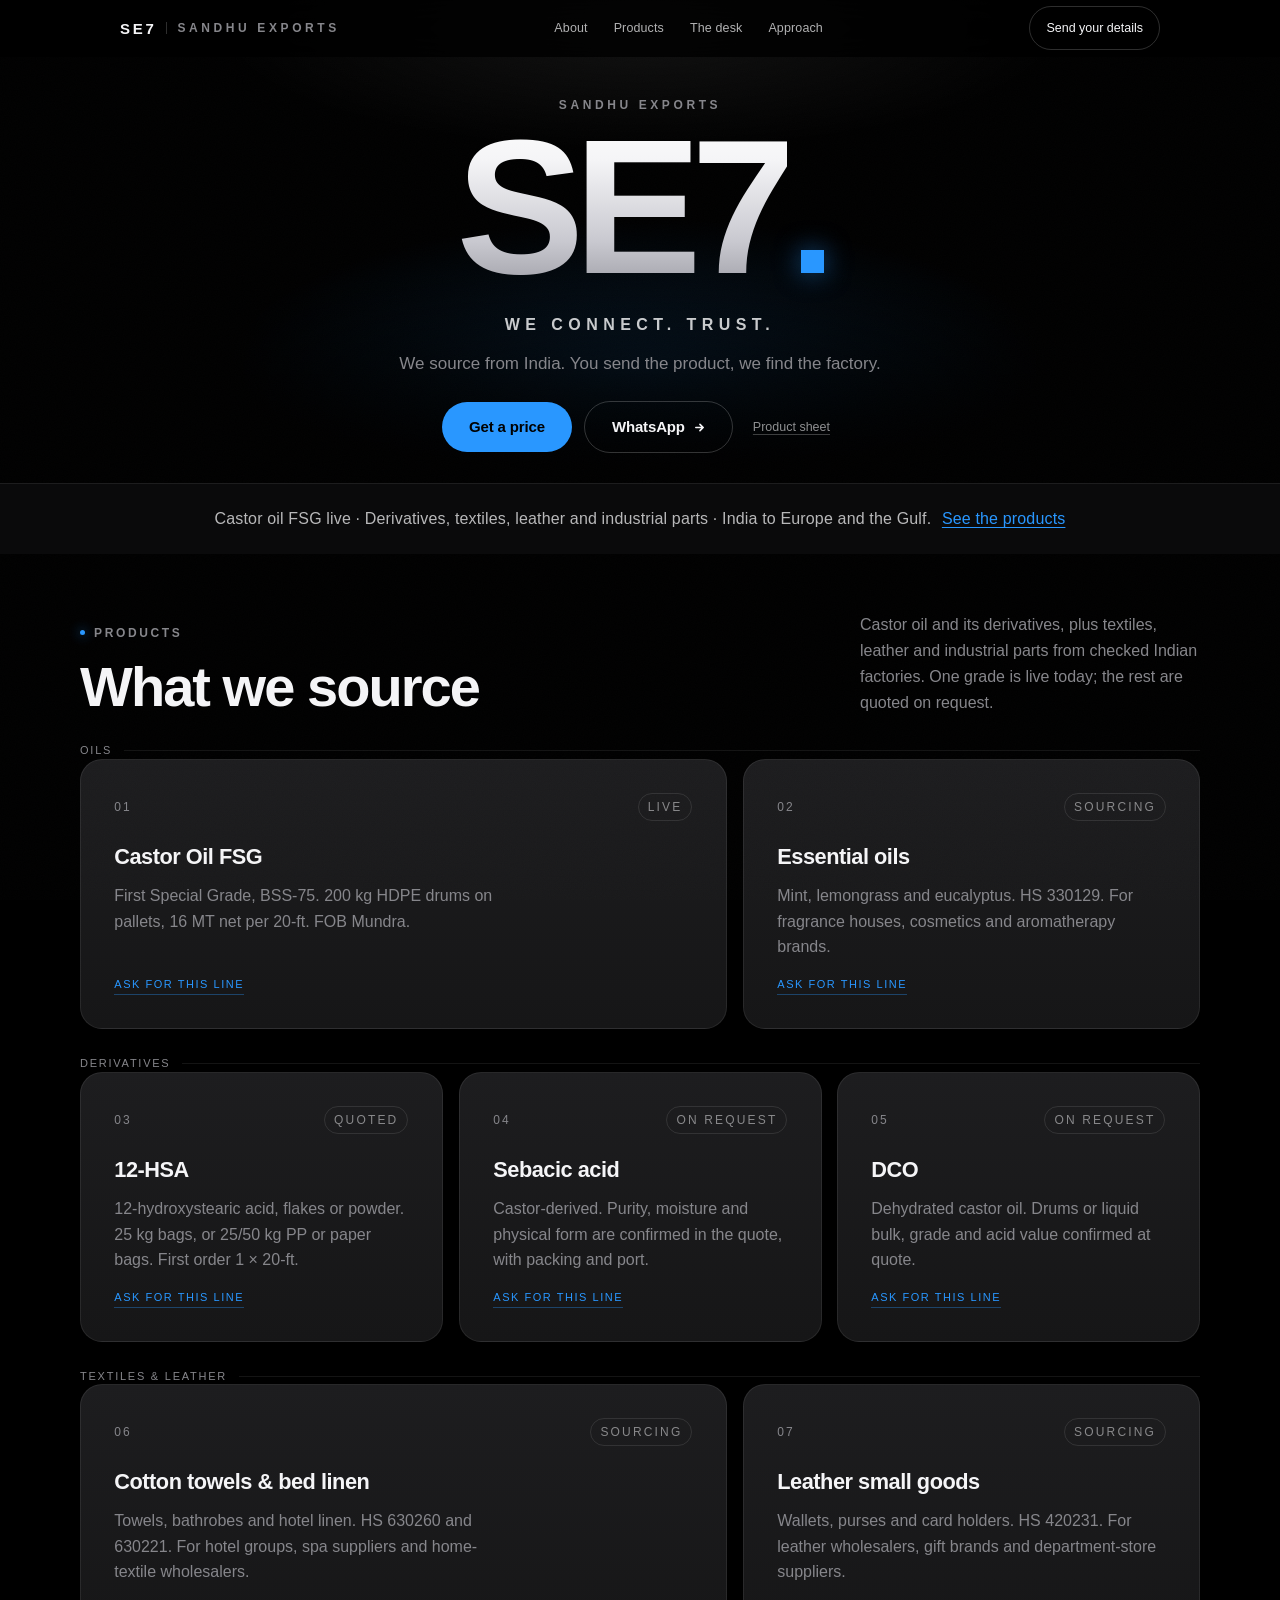
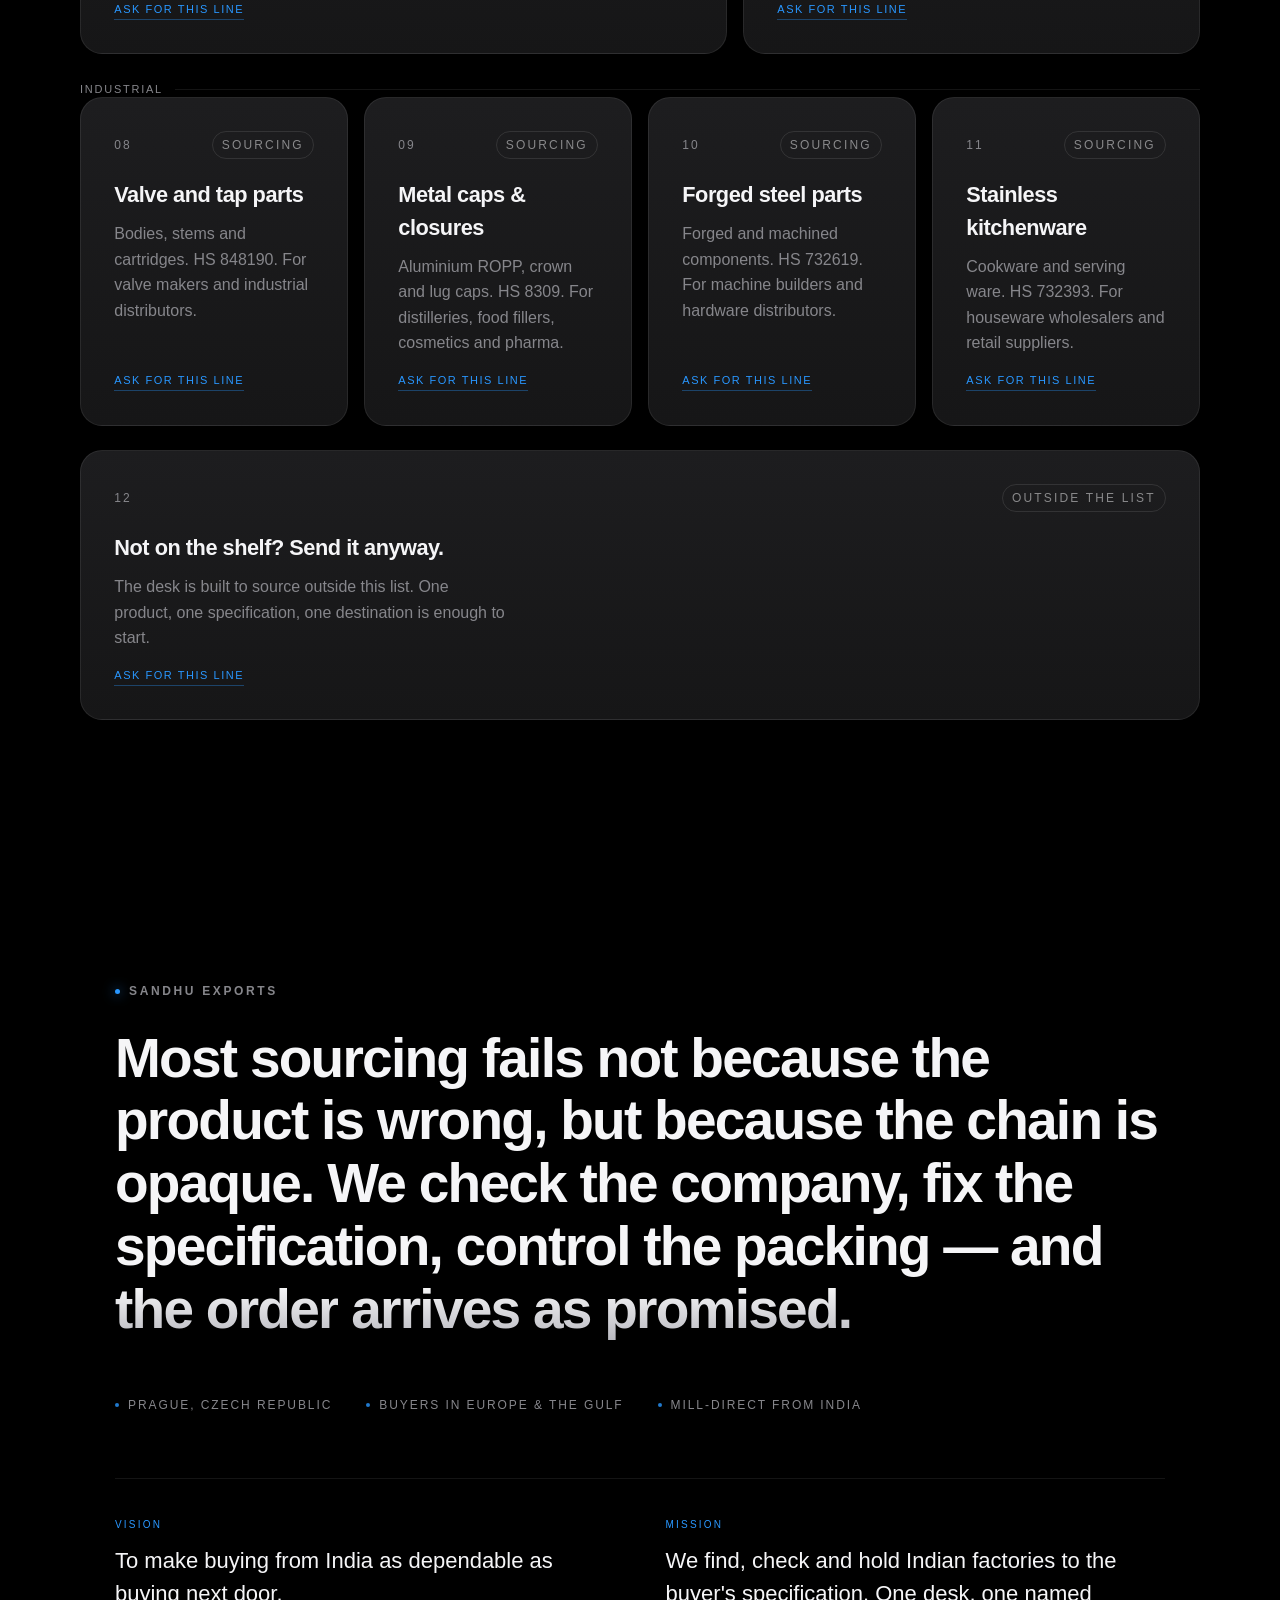
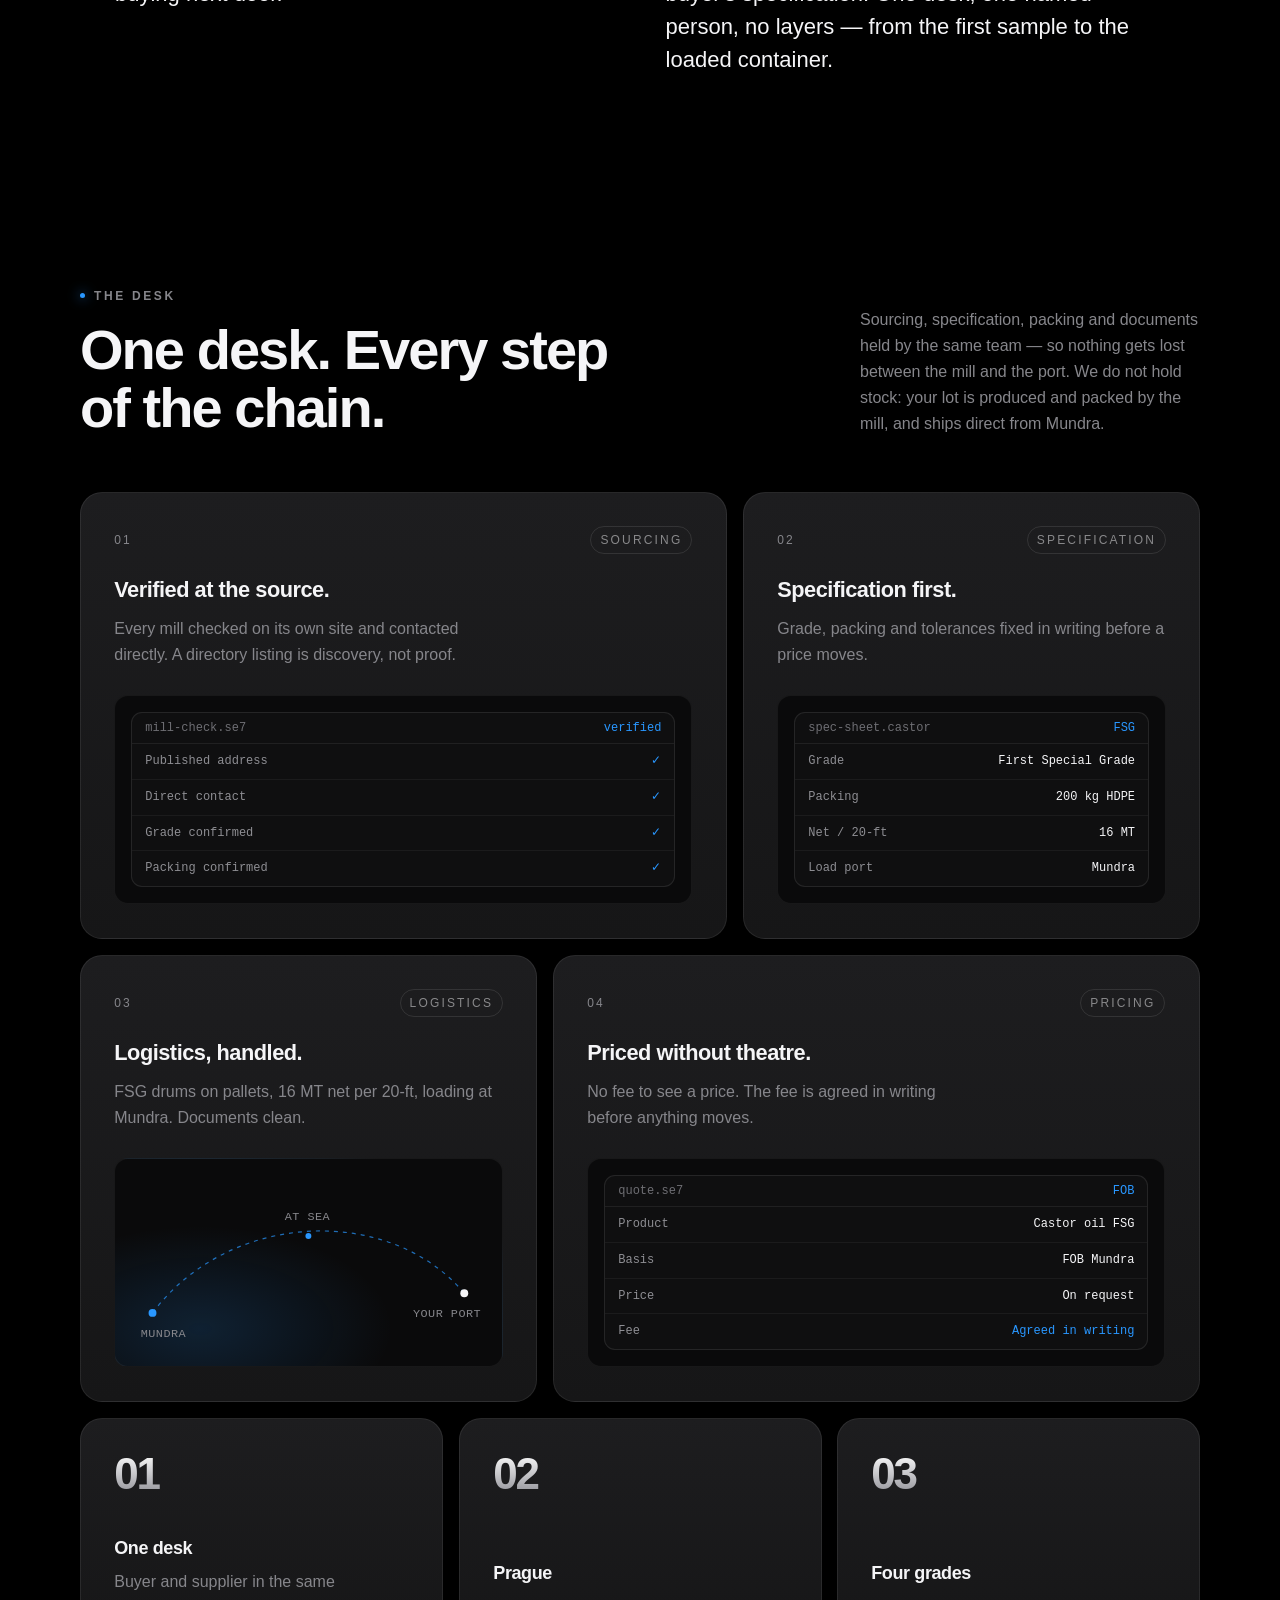
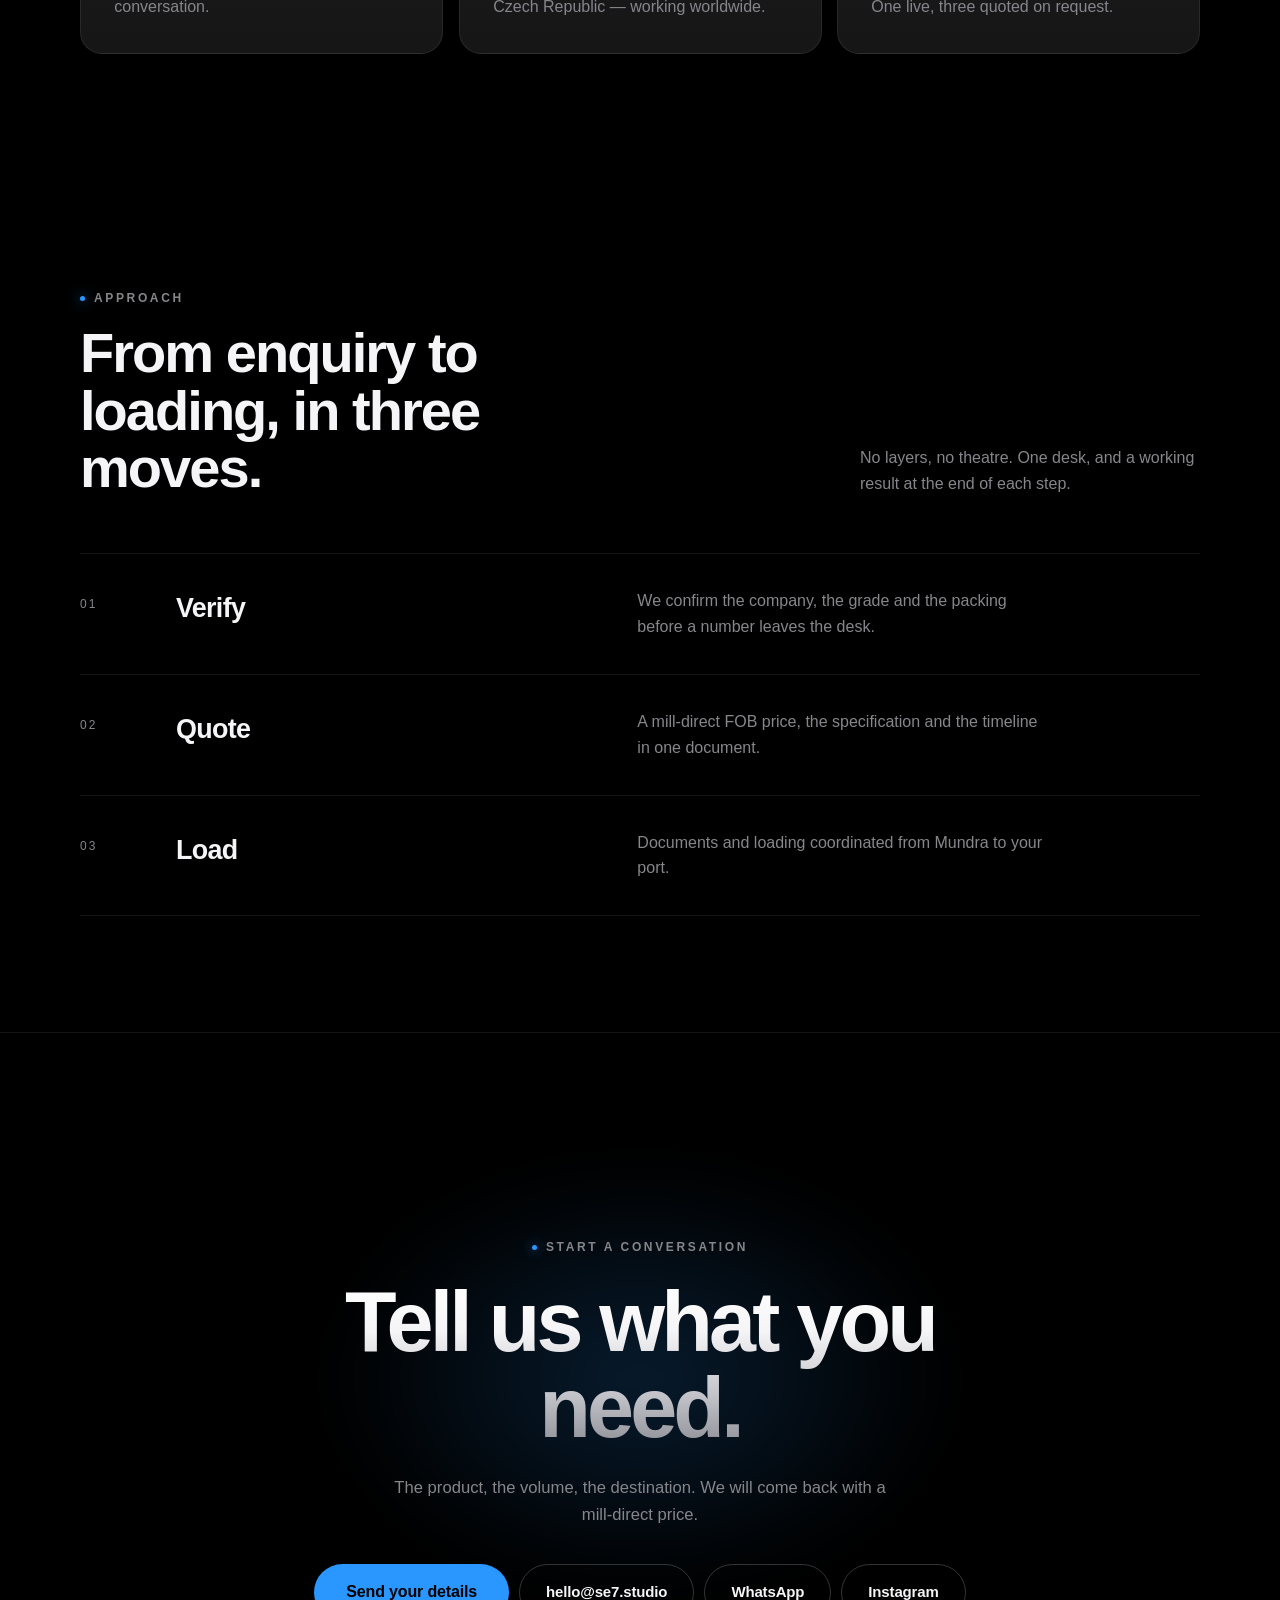
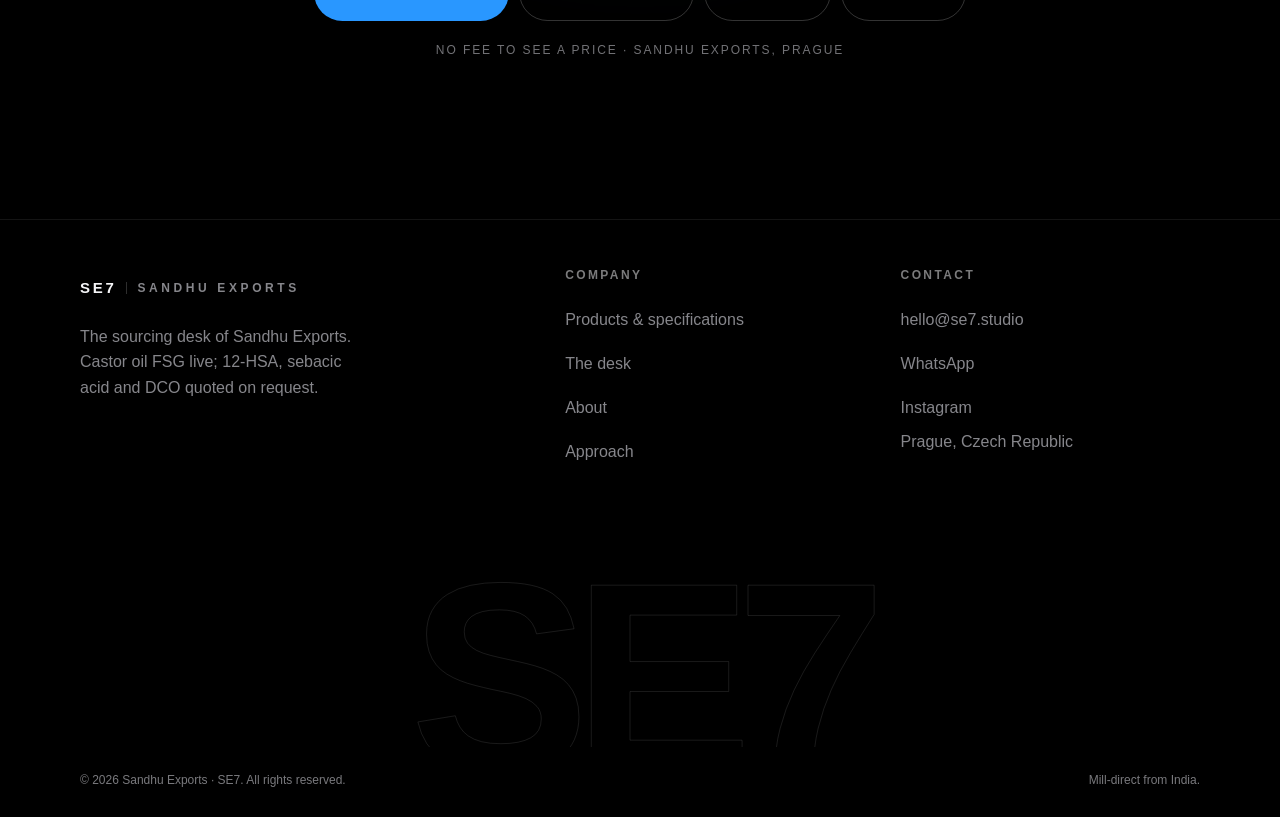
==== index.html @ 7cd7e53b "Home: add vision and mission under the statement" ====
<!DOCTYPE html>
<html lang="en" class="no-js">
<head>
<meta charset="utf-8">
<meta name="viewport" content="width=device-width, initial-scale=1, viewport-fit=cover">
<title>Sourcing Desk for Indian Factories — Verified, One Live Line | SE7</title>
<meta name="description" content="SE7 is a sourcing desk in Prague. Send the product, grade, quantity and destination; we find and check the Indian factory and come back with a spec and a date. Castor oil is the live line.">
<meta name="theme-color" content="#000000">
<meta name="color-scheme" content="dark">
<meta http-equiv="Content-Security-Policy" content="default-src 'self'; img-src 'self' data:; media-src 'self'; style-src 'self' 'unsafe-inline'; script-src 'self' 'unsafe-inline'; font-src 'self'; connect-src 'self' https://viqlbbdietthidicsvne.supabase.co https://formsubmit.co; object-src 'none'; base-uri 'self'; form-action 'self' mailto:">
<meta name="referrer" content="strict-origin-when-cross-origin">
<meta property="og:type" content="website">
<meta property="og:title" content="SE7 — We connect. Trust. | Sandhu Exports">
<meta property="og:description" content="Verified manufacturers in India. Buyers in Europe and the Gulf. Castor oil and its derivatives, one desk in Prague.">
<meta property="og:url" content="https://se7.studio/">
<link rel="canonical" href="https://se7.studio/">
<link rel="icon" href="data:image/svg+xml,%3Csvg xmlns='http://www.w3.org/2000/svg' viewBox='0 0 64 64'%3E%3Crect width='64' height='64' rx='14' fill='%23000'/%3E%3Ctext x='32' y='41' font-family='-apple-system,Helvetica,Arial' font-size='21' font-weight='700' fill='%23F5F5F7' text-anchor='middle'%3ESE7%3C/text%3E%3C/svg%3E">
<script>document.documentElement.classList.remove('no-js');document.documentElement.classList.add('js');</script>
<style>
/* ============================================================
   SE7 STUDIO — sourcing & export
   Single-file site. Palette, type and motion live in one place.
   ============================================================ */
:root{
  --black:#000000;
  --surface-1:#161617;
  --surface-2:#1D1D1F;
  --line:rgba(255,255,255,.08);
  --line-2:rgba(255,255,255,.16);
  --text:#F5F5F7;
  --muted:#86868B;
  --blue:#2997FF;
  --ease:cubic-bezier(.16,1,.3,1);
  --pad:clamp(20px,5vw,40px);
  --max:1120px;
  --font:-apple-system,BlinkMacSystemFont,"SF Pro Display","SF Pro Text","Helvetica Neue","Segoe UI",Roboto,Arial,sans-serif;
  --mono:ui-monospace,SFMono-Regular,"SF Mono",Menlo,Consolas,"Liberation Mono",monospace;
}

*,*::before,*::after{box-sizing:border-box}
html{
  background:var(--black);
  -webkit-text-size-adjust:100%;
  scroll-behavior:smooth;
  scroll-padding-top:76px;
}
body{
  margin:0;
  background:var(--black);
  color:var(--text);
  font-family:var(--font);
  font-size:16px;
  line-height:1.5;
  -webkit-font-smoothing:antialiased;
  -moz-osx-font-smoothing:grayscale;
  overflow-x:hidden;
}
img,svg,video{display:block;max-width:100%}
a{color:inherit;text-decoration:none}
button{font:inherit;color:inherit;background:none;border:0;cursor:pointer}
h1,h2,h3,p,figure,dl,dd{margin:0}
::selection{background:rgba(41,151,255,.35);color:#fff}
:focus-visible{outline:2px solid var(--blue);outline-offset:3px;border-radius:4px}

.skip{
  position:fixed;left:16px;top:-64px;z-index:300;
  background:var(--text);color:#000;padding:11px 18px;border-radius:8px;
  font-size:14px;font-weight:600;transition:top .2s ease;
}
.skip:focus{top:12px}

/* film grain — keeps the flat blacks from banding */
.grain{
  position:fixed;inset:0;z-index:1;pointer-events:none;opacity:.032;
  background-image:url("data:image/svg+xml,%3Csvg xmlns='http://www.w3.org/2000/svg' width='200' height='200'%3E%3Cfilter id='n'%3E%3CfeTurbulence type='fractalNoise' baseFrequency='0.85' numOctaves='3' stitchTiles='stitch'/%3E%3C/filter%3E%3Crect width='200' height='200' filter='url(%23n)' opacity='0.6'/%3E%3C/svg%3E");
  background-size:200px 200px;
}

/* ---------- shared ---------- */
.wrap{max-width:var(--max);margin:0 auto}
.section{position:relative;padding:clamp(76px,9vw,122px) var(--pad)}
.eyebrow{
  display:inline-flex;align-items:center;gap:9px;
  font-size:10.5px;font-weight:600;letter-spacing:.22em;text-transform:uppercase;
  color:var(--muted);
}
.eyebrow::before{
  content:"";width:5px;height:5px;border-radius:50%;background:var(--blue);
  box-shadow:0 0 12px rgba(41,151,255,.9);animation:pulse 3.2s ease-in-out infinite;
}
.section-head{
  display:flex;align-items:flex-end;justify-content:space-between;gap:40px;
  margin-bottom:clamp(32px,5vw,56px);flex-wrap:wrap;
}
.section-head h2{
  margin-top:16px;max-width:17ch;
  font-size:clamp(2rem,4.6vw,3.5rem);line-height:1.03;letter-spacing:-.035em;font-weight:700;
}
.section-head p{max-width:340px;color:var(--muted);font-size:15px;line-height:1.62}

.js .reveal{opacity:0;transform:translateY(26px);transition:opacity .9s var(--ease),transform .9s var(--ease);transition-delay:var(--d,0ms)}
.js .reveal.is-visible{opacity:1;transform:none}

/* ---------- nav ---------- */
.nav{
  position:fixed;top:0;left:0;right:0;z-index:100;
  background:rgba(0,0,0,.8);
  -webkit-backdrop-filter:saturate(180%) blur(20px);
  backdrop-filter:saturate(180%) blur(20px);
  border-bottom:1px solid transparent;
  transition:border-color .35s ease,background .35s ease;
}
.nav.is-scrolled{border-bottom-color:var(--line);background:rgba(0,0,0,.86)}
.nav__inner{
  max-width:var(--max);margin:0 auto;height:56px;padding:0 var(--pad);
  display:flex;align-items:center;justify-content:space-between;gap:20px;
}
.nav__actions{display:flex;align-items:center;gap:10px}
.brand{display:inline-flex;align-items:center;gap:10px;line-height:1}
.brand__se7{font-size:15px;font-weight:700;letter-spacing:.18em}
.brand__studio{
  font-size:8.5px;font-weight:600;letter-spacing:.3em;text-transform:uppercase;color:var(--muted);
  padding-left:10px;border-left:1px solid rgba(255,255,255,.18);
}
.nav__links{display:flex;align-items:center;gap:26px}
.nav__links a{
  position:relative;font-size:12.5px;letter-spacing:.01em;
  color:rgba(245,245,247,.72);transition:color .25s ease;
}
.nav__links a::after{
  content:"";position:absolute;left:0;right:0;bottom:-7px;height:1px;background:var(--blue);
  transform:scaleX(0);transform-origin:left;transition:transform .35s var(--ease);
}
.nav__links a:hover{color:#fff}
.nav__links a.is-active{color:#fff}
.nav__links a.is-active::after{transform:scaleX(1)}
.nav__cta{
  font-size:12.5px;font-weight:500;white-space:nowrap;
  padding:8px 16px;border-radius:980px;border:1px solid rgba(255,255,255,.18);
  transition:background .3s var(--ease),color .3s var(--ease),border-color .3s var(--ease);
}
.nav__cta:hover{background:var(--text);color:#000;border-color:var(--text)}
.nav__toggle{
  display:none;width:40px;height:40px;margin-right:-8px;border-radius:50%;
  align-items:center;justify-content:center;
}
.nav__toggle span{position:relative;display:block;width:17px;height:1.5px;background:var(--text);transition:background .2s ease}
.nav__toggle span::before,.nav__toggle span::after{
  content:"";position:absolute;left:0;width:17px;height:1.5px;background:var(--text);
  transition:transform .35s var(--ease),top .35s var(--ease);
}
.nav__toggle span::before{top:-5.5px}
.nav__toggle span::after{top:5.5px}
.nav__toggle.is-open span{background:transparent}
.nav__toggle.is-open span::before{top:0;transform:rotate(45deg)}
.nav__toggle.is-open span::after{top:0;transform:rotate(-45deg)}
.nav__progress{position:absolute;left:0;right:0;bottom:-1px;height:1px;overflow:hidden}
.nav__progress i{
  display:block;height:100%;transform:scaleX(0);transform-origin:left;
  background:linear-gradient(90deg,#0A84FF,var(--blue));
}

/* ---------- mobile menu ---------- */
.menu{
  position:fixed;inset:56px 0 auto;z-index:99;
  padding:6px var(--pad) 30px;
  background:rgba(0,0,0,.96);
  -webkit-backdrop-filter:blur(20px);backdrop-filter:blur(20px);
  border-bottom:1px solid var(--line);
  opacity:0;visibility:hidden;transform:translateY(-8px);
  transition:opacity .35s var(--ease),transform .35s var(--ease),visibility .35s;
}
.menu.is-open{opacity:1;visibility:visible;transform:none}
.menu a{display:block;font-size:28px;font-weight:600;letter-spacing:-.02em;padding:14px 0;border-bottom:1px solid rgba(255,255,255,.06)}
.menu a:last-child{border-bottom:0}
.menu__mail{color:var(--muted);font-size:15px!important;font-weight:400!important;letter-spacing:0!important;padding-top:22px!important}

/* ---------- hero ---------- */
.hero{
  position:relative;min-height:auto;
  display:flex;flex-direction:column;align-items:center;justify-content:center;
  padding:96px var(--pad) 30px;text-align:center;overflow:hidden;
}
.hero__bg{
  position:absolute;inset:0;pointer-events:none;
  background:
    radial-gradient(50% 38% at 50% 6%,rgba(255,255,255,.07),transparent 70%),
    radial-gradient(46% 44% at 50% 76%,rgba(41,151,255,.15),transparent 72%);
}
.hero__bg::after{content:"";position:absolute;inset:0;background:linear-gradient(180deg,transparent 55%,#000 100%)}
.hero__photo-wrap{
  position:absolute;left:0;right:0;bottom:0;width:100%;height:46%;z-index:1;
  pointer-events:none;user-select:none;
  -webkit-mask-image:linear-gradient(180deg,transparent 0%,#000 38%,rgba(0,0,0,.65) 72%,transparent 100%);
  mask-image:linear-gradient(180deg,transparent 0%,#000 38%,rgba(0,0,0,.65) 72%,transparent 100%);
}
.hero__photo{
  width:100%;height:100%;object-fit:cover;object-position:center;
  opacity:.16;display:block;
}
.hero__kicker,.hero__logo,.hero__tagline,.hero__sub,.hero__proof,.hero__actions,.hero__art,.scrollcue{position:relative;z-index:2}
.hero__kicker{
  position:relative;z-index:2;
  font-size:10px;font-weight:600;letter-spacing:.3em;text-transform:uppercase;color:var(--muted);
}
.hero__logo{
  position:relative;z-index:2;
  margin-top:14px;
  font-size:clamp(6.2rem,15vw,12rem);line-height:.82;letter-spacing:-.055em;font-weight:700;
  animation:fadeUp 1.1s var(--ease) .12s both;
}
.hero__logo-text{
  background:linear-gradient(180deg,#FFFFFF 0%,#F5F5F7 28%,#C9C9D0 66%,#8B8B93 100%);
  -webkit-background-clip:text;background-clip:text;color:transparent;-webkit-text-fill-color:transparent;
}
.hero__logo-square{
  display:inline-block;width:.12em;height:.12em;margin-left:.07em;
  background:var(--blue);vertical-align:baseline;
  box-shadow:0 0 26px rgba(41,151,255,.5);
}
.hero__tagline{
  position:relative;z-index:2;
  margin-top:28px;
  font-size:clamp(11px,1.45vw,14px);font-weight:600;letter-spacing:.34em;text-transform:uppercase;
  color:rgba(245,245,247,.82);
  opacity:0;animation:fadeUp .9s var(--ease) .5s forwards;
}
.hero__sub{
  position:relative;z-index:2;
  margin:14px auto 0;
  max-width:620px;
  font-size:clamp(16px,1.5vw,17px);line-height:1.5;font-weight:400;letter-spacing:0;
  text-align:center;text-transform:none;color:var(--muted);
  padding:0 4px;
  opacity:0;animation:fadeUp .9s var(--ease) .62s forwards;
}

.hero__proof{
  position:relative;z-index:2;
  margin:15px auto 0;max-width:700px;padding:0 8px;
  font-size:13px;line-height:1.5;letter-spacing:.01em;color:rgba(245,245,247,.74);
  text-align:center;text-transform:none;
  opacity:0;animation:fadeUp .9s var(--ease) .68s forwards;
}
.hero__proof strong{color:var(--text);font-weight:600}
.hero__actions{
  display:flex;flex-wrap:wrap;align-items:center;justify-content:center;gap:12px;
  margin-top:24px;opacity:0;animation:fadeUp .9s var(--ease) .74s forwards;
}
.btn{
  display:inline-flex;align-items:center;justify-content:center;gap:9px;
  border-radius:980px;padding:14px 27px;
  font-size:15px;font-weight:600;letter-spacing:-.01em;white-space:nowrap;
  transition:transform .35s var(--ease),background .3s ease,color .3s ease,border-color .3s ease,box-shadow .35s var(--ease);
}
.btn:hover{transform:translateY(-1px)}
.btn--primary{background:var(--blue);color:#000}
.btn--primary:hover{background:#5AB0FF;box-shadow:0 12px 44px rgba(41,151,255,.3)}
.btn--ghost{border:1px solid rgba(255,255,255,.2);color:var(--text)}
.btn--ghost:hover{border-color:rgba(255,255,255,.42);background:rgba(255,255,255,.055)}
.btn svg{width:11px;height:11px;stroke:currentColor;stroke-width:1.8;fill:none;transition:transform .3s var(--ease)}
.btn:hover svg{transform:translateX(2px)}

.hero__art{
  width:100%;max-width:1120px;height:clamp(96px,11vw,132px);
  margin-top:14px;
  display:grid;place-items:center;position:relative;
  opacity:0;animation:fadeUp 1.2s var(--ease) .45s forwards;
}
.hero__art::before{
  content:"";position:absolute;inset:-18% -3%;pointer-events:none;opacity:.2;
  background-image:radial-gradient(rgba(255,255,255,.4) 1px,transparent 1px);
  background-size:26px 26px;
  -webkit-mask-image:radial-gradient(ellipse 58% 62% at 50% 56%,#000 0%,transparent 76%);
  mask-image:radial-gradient(ellipse 58% 62% at 50% 56%,#000 0%,transparent 76%);
}
.hero__glow{
  position:absolute;width:min(760px,96vw);height:min(360px,52vw);
  border-radius:50%;
  background:radial-gradient(closest-side,rgba(41,151,255,.16),rgba(41,151,255,.05) 55%,transparent 78%);
  filter:blur(22px);
}
.route{position:relative;width:100%;max-width:1120px;height:100%}
.route__line{position:absolute;inset:0;width:100%;height:100%;overflow:visible}
.hero-route{
  fill:none;stroke:url(#routeGrad);stroke-width:1.3;vector-effect:non-scaling-stroke;
  stroke-dasharray:2 7;stroke-linecap:round;
  filter:drop-shadow(0 0 6px rgba(41,151,255,.5));
  animation:dash 16s linear infinite;
}
.route-pulse{fill:#F5F5F7;filter:drop-shadow(0 0 6px rgba(255,255,255,.9))}
.route__stop{position:absolute;width:1px;height:1px}
.route__dot{
  position:absolute;left:0;top:0;width:7px;height:7px;border-radius:50%;
  transform:translate(-50%,-50%);background:var(--blue);
  box-shadow:0 0 0 5px rgba(41,151,255,.12),0 0 18px rgba(41,151,255,.8);
}
.route__stop--b .route__dot{
  background:#F5F5F7;
  box-shadow:0 0 0 5px rgba(255,255,255,.08),0 0 18px rgba(255,255,255,.55);
}
.route__label{
  position:absolute;left:0;top:14px;transform:translateX(-50%);
  font-size:10px;letter-spacing:.2em;text-transform:uppercase;
  color:rgba(245,245,247,.68);white-space:nowrap;
}
.route__stop--a{left:8.9%;top:70%}
.route__stop--b{left:50%;top:26.3%}
.route__stop--c{left:91.1%;top:60%}
.scrollcue{
  position:absolute;left:50%;bottom:24px;transform:translateX(-50%);
  display:flex;flex-direction:column;align-items:center;gap:8px;
  font-size:9px;letter-spacing:.24em;text-transform:uppercase;color:var(--muted);
}
.scrollcue::after{
  content:"";width:1px;height:34px;
  background:linear-gradient(180deg,rgba(255,255,255,.35),transparent);
  transform-origin:top;animation:cue 2.6s ease-in-out infinite;
}

/* ---------- ticker ---------- */
.ticker{
  position:relative;border-top:1px solid var(--line);border-bottom:1px solid var(--line);
  padding:18px 0;overflow:hidden;
  -webkit-mask-image:linear-gradient(90deg,transparent,#000 9%,#000 91%,transparent);
  mask-image:linear-gradient(90deg,transparent,#000 9%,#000 91%,transparent);
}
.ticker__track{display:flex;width:max-content;animation:marquee 46s linear infinite}
.ticker__set{
  display:flex;align-items:center;gap:26px;padding-right:26px;
  font-size:11px;font-weight:500;letter-spacing:.18em;text-transform:uppercase;
  color:rgba(245,245,247,.42);white-space:nowrap;
}
.ticker__set i{width:3px;height:3px;border-radius:50%;background:var(--blue);opacity:.7}

/* ---------- statement ---------- */
.statement{padding:clamp(84px,11vw,148px) var(--pad) clamp(56px,7vw,96px)}
.statement__inner{max-width:1050px;margin:0 auto}
.statement__text{
  margin-top:26px;
  font-size:clamp(1.8rem,4.3vw,3.5rem);line-height:1.14;letter-spacing:-.032em;font-weight:600;
}
.statement__text .w{display:inline-block;opacity:.16;transition:opacity .7s var(--ease);transition-delay:calc(var(--i) * 20ms)}
.statement__text.is-visible .w{opacity:1}
.statement__text .w--hi{
  background:linear-gradient(180deg,#FFFFFF,#B9B9C0);
  -webkit-background-clip:text;background-clip:text;color:transparent;-webkit-text-fill-color:transparent;
}

/* vision and mission */
.vm{
  display:grid;grid-template-columns:1fr 1fr;gap:clamp(26px,4vw,64px);
  margin-top:clamp(40px,5vw,64px);padding-top:clamp(26px,3.2vw,38px);
  border-top:1px solid var(--line);text-align:left;
}
.vm__label{display:block;font-size:10px;letter-spacing:.22em;text-transform:uppercase;color:var(--blue)}
.vm__text{margin-top:12px;font-size:clamp(17px,1.9vw,22px);line-height:1.5;color:var(--text)}
@media(max-width:720px){.vm{grid-template-columns:1fr;gap:26px}}
.statement__meta{
  display:flex;flex-wrap:wrap;gap:14px 34px;margin-top:clamp(36px,5vw,56px);
  font-size:11px;letter-spacing:.16em;text-transform:uppercase;color:var(--muted);
}
.statement__meta span{display:inline-flex;align-items:center;gap:9px}
.statement__meta span::before{content:"";width:4px;height:4px;border-radius:50%;background:rgba(41,151,255,.8)}

/* ---------- product feature ---------- */
.product{
  display:grid;grid-template-columns:minmax(0,1.03fr) minmax(0,.97fr);
  border:1px solid var(--line);border-radius:22px;overflow:hidden;
  background:linear-gradient(180deg,var(--surface-2) 0%,var(--surface-1) 100%);
}
.product__media{position:relative;min-height:540px;overflow:hidden;background:#0A0A0B}
.product__media img{width:100%;height:100%;object-fit:cover}
.product__media::after{
  content:"";position:absolute;inset:0;pointer-events:none;
  background:linear-gradient(180deg,rgba(0,0,0,.18),transparent 32%,rgba(0,0,0,.38));
}
.product__tag{
  position:absolute;left:18px;bottom:16px;z-index:1;
  font-size:9px;letter-spacing:.16em;text-transform:uppercase;color:rgba(255,255,255,.62);
  background:rgba(0,0,0,.42);border:1px solid rgba(255,255,255,.14);
  padding:5px 10px;border-radius:99px;
  -webkit-backdrop-filter:blur(8px);backdrop-filter:blur(8px);
}
.product__body{padding:clamp(26px,3.4vw,46px);display:flex;flex-direction:column;justify-content:center}
.product__kicker{display:inline-flex;align-items:center;gap:8px;font-size:10px;font-weight:600;letter-spacing:.18em;text-transform:uppercase;color:var(--blue)}
.product__kicker i{width:5px;height:5px;border-radius:50%;background:var(--blue);box-shadow:0 0 10px rgba(41,151,255,.9)}
.product h3{margin:14px 0 10px;font-size:clamp(1.6rem,2.7vw,2.15rem);letter-spacing:-.03em;font-weight:600}
.product__lead{color:var(--muted);font-size:14.5px;line-height:1.62;max-width:48ch}
.specs{margin-top:24px;border-top:1px solid var(--line)}
.specs div{display:flex;justify-content:space-between;gap:20px;padding:10px 0;border-bottom:1px solid var(--line)}
.specs dt{font-size:10px;letter-spacing:.14em;text-transform:uppercase;color:var(--muted);padding-top:3px;white-space:nowrap}
.specs dd{text-align:right;font-size:13px;line-height:1.45;color:var(--text);max-width:64%}
.product__actions{display:flex;flex-wrap:wrap;gap:10px;margin-top:26px}
.product__actions .btn{padding:12px 22px;font-size:14px}

/* ---------- media grid ---------- */
.media-grid{display:grid;grid-template-columns:repeat(4,1fr);gap:12px;margin-top:14px}
.media-card{
  position:relative;aspect-ratio:3/4;border-radius:18px;overflow:hidden;
  border:1px solid var(--line);background:#0A0A0B;
}
.media-card img{width:100%;height:100%;object-fit:cover;transition:transform 1.1s var(--ease)}
.media-card:hover img{transform:scale(1.045)}
.media-card::after{content:"";position:absolute;inset:0;background:linear-gradient(180deg,transparent 48%,rgba(0,0,0,.74));pointer-events:none}
.media-card figcaption{
  position:absolute;left:15px;right:15px;bottom:13px;z-index:1;
  display:flex;align-items:baseline;gap:9px;
  font-size:13px;letter-spacing:-.01em;color:#fff;
}
.media-card figcaption span{font-size:9px;letter-spacing:.16em;color:rgba(255,255,255,.52)}
.media-note{margin-top:12px;font-size:9.5px;letter-spacing:.14em;text-transform:uppercase;color:rgba(134,134,139,.8)}

/* ---------- film ---------- */
.film{border-top:1px solid var(--line)}
.film__grid{display:grid;grid-template-columns:minmax(0,1fr) minmax(0,.72fr);gap:clamp(32px,6vw,76px);align-items:center}
.film__copy h2{margin-top:16px;max-width:12ch;font-size:clamp(2rem,4.6vw,3.5rem);line-height:1.03;letter-spacing:-.035em;font-weight:700}
.film__copy p{margin-top:20px;max-width:44ch;color:var(--muted);font-size:15px;line-height:1.62}
.film__steps{list-style:none;display:flex;gap:26px;margin:30px 0 0;padding:20px 0 0;border-top:1px solid var(--line)}
.film__steps li{display:flex;align-items:baseline;gap:8px;font-size:12px;color:rgba(245,245,247,.8)}
.film__steps span{font-size:9px;letter-spacing:.16em;color:var(--muted)}
.film__frame{
  position:relative;justify-self:center;width:min(100%,330px);aspect-ratio:9/16;
  border-radius:24px;overflow:hidden;border:1px solid var(--line-2);background:#0A0A0B;
  box-shadow:0 44px 90px -44px #000,0 0 90px rgba(41,151,255,.09);
}
.film__frame video{width:100%;height:100%;object-fit:cover}
.film__play{
  position:absolute;inset:0;display:grid;place-items:center;
  background:linear-gradient(180deg,rgba(0,0,0,.05),rgba(0,0,0,.34));
  transition:opacity .35s ease;
}
.film__play i{
  width:66px;height:66px;border-radius:50%;display:grid;place-items:center;
  border:1px solid rgba(255,255,255,.42);background:rgba(0,0,0,.34);
  -webkit-backdrop-filter:blur(10px);backdrop-filter:blur(10px);
  transition:transform .35s var(--ease),background .3s ease;
}
.film__play:hover i{transform:scale(1.06);background:rgba(0,0,0,.5)}
.film__play i::before{
  content:"";display:block;margin-left:5px;
  border-style:solid;border-width:9px 0 9px 15px;border-color:transparent transparent transparent #fff;
}
.film__frame.is-playing .film__play{opacity:0;pointer-events:none}
.film__pause{
  position:absolute;right:12px;bottom:12px;z-index:2;display:none;
  width:36px;height:36px;border-radius:50%;align-items:center;justify-content:center;gap:3px;
  border:1px solid rgba(255,255,255,.3);background:rgba(0,0,0,.45);
  -webkit-backdrop-filter:blur(8px);backdrop-filter:blur(8px);
  transition:background .3s ease;
}
.film__pause:hover{background:rgba(0,0,0,.62)}
.film__pause i{width:3px;height:11px;border-radius:1px;background:#fff}
.film__frame.is-playing .film__pause{display:flex}
.film__time{
  position:absolute;right:12px;top:12px;font-size:9px;letter-spacing:.14em;
  color:rgba(255,255,255,.7);border:1px solid rgba(255,255,255,.18);
  background:rgba(0,0,0,.4);padding:5px 8px;border-radius:99px;
  -webkit-backdrop-filter:blur(8px);backdrop-filter:blur(8px);
}
.film__cap{margin-top:12px;text-align:center;font-size:9px;letter-spacing:.14em;text-transform:uppercase;color:var(--muted)}

/* ---------- bento ---------- */
.bento{display:grid;grid-template-columns:repeat(12,1fr);gap:16px}
.card{
  grid-column:span 4;position:relative;overflow:hidden;
  display:flex;flex-direction:column;
  padding:clamp(24px,2.6vw,34px);
  border:1px solid var(--line);border-radius:22px;
  background:linear-gradient(180deg,var(--surface-2) 0%,var(--surface-1) 100%);
  transition:transform .55s var(--ease),border-color .4s ease,box-shadow .55s var(--ease);
  will-change:transform;
}
.card::before{
  content:"";position:absolute;inset:0;z-index:0;pointer-events:none;opacity:0;
  background:radial-gradient(420px circle at var(--mx,50%) var(--my,0%),rgba(255,255,255,.07),transparent 62%);
  transition:opacity .45s ease;
}
.card:hover{transform:scale(1.01);border-color:rgba(255,255,255,.16);box-shadow:0 34px 70px -34px rgba(0,0,0,.95)}
.card:hover::before{opacity:1}
.card>*{position:relative;z-index:1}
.card--7{grid-column:span 7}
.card--12{grid-column:span 12}
.card--3{grid-column:span 3}
.card--5{grid-column:span 5}
.card__link{display:inline-block;align-self:flex-start;margin-top:auto;padding-top:16px;font-size:11px;letter-spacing:.14em;text-transform:uppercase;color:var(--blue);border-bottom:1px solid rgba(41,151,255,.35);padding-bottom:2px;transition:border-color .2s}
.card__link:hover{border-bottom-color:var(--blue)}
.card__top{display:flex;align-items:center;justify-content:space-between;gap:16px;margin-bottom:20px}
.card__idx{font-size:10.5px;letter-spacing:.18em;color:var(--muted)}
.card__tag{
  font-size:9.5px;letter-spacing:.18em;text-transform:uppercase;color:rgba(245,245,247,.5);
  border:1px solid rgba(255,255,255,.1);border-radius:980px;padding:4px 9px;
}
.card h3{margin:0 0 9px;font-size:clamp(1.25rem,1.7vw,1.5rem);letter-spacing:-.022em;font-weight:600}
.card p{color:var(--muted);font-size:14.5px;line-height:1.6;max-width:44ch}
.card__art{
  position:relative;flex:1;min-height:186px;margin-top:28px;
  border:1px solid rgba(255,255,255,.06);border-radius:14px;overflow:hidden;background:#0A0A0B;
}
.art-file,.art-spec,.art-price{display:flex;align-items:flex-end;padding:16px}
.panel{
  width:100%;border:1px solid rgba(255,255,255,.09);border-radius:11px;
  background:rgba(16,16,18,.94);overflow:hidden;
}
.panel__head{
  display:flex;align-items:center;justify-content:space-between;
  padding:9px 13px;border-bottom:1px solid rgba(255,255,255,.07);
  font:9px/1 var(--mono);color:#6E6E73;
}
.panel__head em{font-style:normal;color:var(--blue)}
.panel__row{
  display:flex;align-items:center;justify-content:space-between;gap:12px;
  padding:9px 13px;border-bottom:1px solid rgba(255,255,255,.05);
  font:10px/1.4 var(--mono);color:#8E8E93;
}
.panel__row:last-child{border-bottom:0}
.panel__row b{font-weight:500;color:#F5F5F7;text-align:right}
.panel__row b.ok{color:var(--blue)}
.art-route{
  background:radial-gradient(80% 80% at 22% 82%,rgba(41,151,255,.16),transparent 62%),#0A0A0B;
}
.art-route svg{position:absolute;inset:0;width:100%;height:100%}
.route-path{fill:none;stroke:rgba(41,151,255,.7);stroke-width:1.2;stroke-dasharray:4 5;vector-effect:non-scaling-stroke;animation:dash 10s linear infinite}
.route-node{fill:#2997FF}
.route-node--end{fill:#F5F5F7}
.art-route text{font-family:var(--mono);font-size:9px;fill:#86868B;letter-spacing:.04em}
.card--small{min-height:236px;justify-content:space-between;gap:26px}
.card__big{
  display:block;font-size:44px;line-height:1;font-weight:700;letter-spacing:-.05em;
  background:linear-gradient(180deg,#FFFFFF,#8E8E95);
  -webkit-background-clip:text;background-clip:text;color:transparent;-webkit-text-fill-color:transparent;
}
.card--small h3{font-size:18px;margin-bottom:7px}
.card--small p{font-size:13.5px}

/* ---------- lines ---------- */
.lines__list{list-style:none;margin:0;padding:0;display:grid;grid-template-columns:1fr 1fr;column-gap:48px}
.lines__list li{
  display:grid;grid-template-columns:42px 1fr auto;gap:14px;align-items:center;
  padding:15px 0;border-top:1px solid var(--line);
}
.lines__n{font-size:10px;letter-spacing:.14em;color:var(--muted)}
.lines__name{font-size:15px;letter-spacing:-.01em;color:rgba(245,245,247,.86)}
.lines__status{
  font-size:8.5px;letter-spacing:.15em;text-transform:uppercase;color:var(--muted);
  border:1px solid var(--line-2);border-radius:99px;padding:4px 8px;white-space:nowrap;
}
.lines__list li.is-live .lines__name{color:#fff}
.lines__list li.is-live .lines__status{color:var(--blue);border-color:rgba(41,151,255,.4);background:rgba(41,151,255,.08)}
.lines__foot{margin-top:28px;font-size:12.5px;line-height:1.7;color:var(--muted);max-width:70ch}
.lines__foot b{color:var(--text);font-weight:600}
.lines__foot--fuel{margin-top:14px;font-size:12px}

/* ---------- approach ---------- */
.approach__list{border-top:1px solid var(--line)}
.step{
  display:grid;grid-template-columns:70px 1fr 1.15fr 36px;gap:26px;align-items:start;
  padding:34px 0;border-bottom:1px solid var(--line);
  transition:padding .45s var(--ease);
}
.step:hover{padding-left:10px}
.step__n{padding-top:7px;font-size:10.5px;letter-spacing:.18em;color:var(--muted)}
.step h3{font-size:clamp(1.3rem,2.1vw,1.75rem);letter-spacing:-.025em;font-weight:600}
.step p{color:var(--muted);font-size:14.5px;line-height:1.62;max-width:46ch}
.step__arrow{
  justify-self:end;padding-top:2px;font-size:17px;color:var(--muted);
  opacity:0;transform:translateX(-6px);transition:opacity .4s ease,transform .4s var(--ease),color .3s ease;
}
.step:hover .step__arrow{opacity:1;transform:none;color:var(--blue)}

/* ---------- contact ---------- */
.contact{
  position:relative;overflow:hidden;text-align:center;
  padding:clamp(110px,16vw,200px) var(--pad) clamp(96px,13vw,160px);
  border-top:1px solid var(--line);
}
.contact__glow{
  position:absolute;left:50%;top:44%;width:min(900px,120vw);height:min(620px,90vw);
  transform:translate(-50%,-50%);pointer-events:none;
  background:radial-gradient(50% 50% at 50% 50%,rgba(41,151,255,.18),transparent 70%);
  filter:blur(24px);
}
.contact__inner{position:relative;z-index:1;max-width:900px;margin:0 auto}
.contact h2{
  margin:22px auto 0;max-width:15ch;
  font-size:clamp(2.5rem,6.6vw,5.4rem);line-height:1.02;letter-spacing:-.045em;font-weight:700;
  background:linear-gradient(180deg,#FFFFFF 0%,#F5F5F7 30%,#C2C2C9 68%,#8B8B93 100%);
  -webkit-background-clip:text;background-clip:text;color:transparent;-webkit-text-fill-color:transparent;
}
.contact p{margin:24px auto 0;max-width:520px;color:var(--muted);font-size:clamp(1rem,1.3vw,1.1rem);line-height:1.6}
.contact__actions{display:flex;flex-wrap:wrap;justify-content:center;gap:10px;margin-top:36px}
.contact .btn--primary{padding:16px 32px;font-size:16px}
.contact .btn--ghost{padding:16px 26px;font-size:15px}
.contact__note{margin-top:20px;font-size:11px;letter-spacing:.16em;text-transform:uppercase;color:rgba(134,134,139,.85)}

/* ---------- footer ---------- */
.footer{border-top:1px solid var(--line);padding:46px var(--pad) 0;overflow:hidden}
.footer__inner{
  max-width:var(--max);margin:0 auto;
  display:grid;grid-template-columns:1.5fr 1fr 1fr;gap:36px;
}
.footer__brand p{margin-top:14px;max-width:280px;color:var(--muted);font-size:13px;line-height:1.6}
.footer__col h4{margin:0 0 14px;font-size:10px;font-weight:600;letter-spacing:.2em;text-transform:uppercase;color:rgba(245,245,247,.5)}
.footer__col a,.footer__col span{display:block;margin-bottom:9px;font-size:13px;color:var(--muted);transition:color .25s ease}
.footer__col a:hover{color:var(--text)}
.footer__word{
  margin:clamp(40px,7vw,80px) 0 0;text-align:center;
  font-size:clamp(5rem,21vw,17rem);line-height:.72;font-weight:800;letter-spacing:-.06em;
  color:transparent;-webkit-text-stroke:1px rgba(255,255,255,.1);
  transform:translateY(14%);user-select:none;pointer-events:none;
}
.footer__base{
  position:relative;z-index:2;background:var(--black);
  max-width:calc(var(--max) + var(--pad) * 2);margin:0 auto;padding:24px var(--pad) 28px;
  display:flex;flex-wrap:wrap;justify-content:space-between;gap:12px;
  font-size:11.5px;color:rgba(134,134,139,.9);
}

/* ---------- proof strip ---------- */
.proof-strip{
  position:relative;z-index:2;
  border-top:1px solid var(--line);
  background:#0A0A0B;
  padding:13px var(--pad);
  text-align:center;
}
.proof-strip p{
  max-width:var(--max);margin:0 auto;
  font-size:12.5px;line-height:1.65;letter-spacing:.01em;color:rgba(245,245,247,.74);
}
.proof-strip a{
  color:var(--blue);white-space:nowrap;margin-left:6px;
  text-decoration:underline;text-underline-offset:3px;
}
.proof-strip a:hover{color:#5AB0FF}
.proof-strip + .ticker{border-top:0}

.hero__spec{
  font-size:12.5px;font-weight:500;color:rgba(245,245,247,.58);
  text-decoration:underline;text-underline-offset:3px;text-decoration-color:rgba(255,255,255,.24);
  padding:5px 3px;white-space:nowrap;
}
.hero__spec:hover{color:var(--text);text-decoration-color:rgba(255,255,255,.56)}

/* ---------- what we ship ---------- */
.ship{
  margin-top:14px;padding:clamp(24px,3.4vw,38px);
  border:1px solid var(--line);border-radius:22px;
  background:linear-gradient(180deg,var(--surface-2) 0%,var(--surface-1) 100%);
  scroll-margin-top:90px;
}
.ship__head{display:flex;align-items:flex-end;justify-content:space-between;gap:12px 24px;flex-wrap:wrap}
.ship__head h3{font-size:clamp(1.35rem,2.2vw,1.7rem);letter-spacing:-.025em;font-weight:600}
.ship__head p{color:var(--muted);font-size:13px;line-height:1.5}
.ship__list{list-style:none;margin:20px 0 0;padding:0;border-top:1px solid var(--line)}
.ship__list li{
  display:grid;grid-template-columns:190px 1fr auto;gap:8px 18px;align-items:baseline;
  padding:15px 0;border-bottom:1px solid var(--line);
}
.ship__name{font-size:14.5px;font-weight:600;color:var(--text)}
.ship__detail{font-size:13px;line-height:1.55;color:var(--muted)}
.ship__tag{
  font-size:8.5px;letter-spacing:.15em;text-transform:uppercase;color:var(--muted);
  border:1px solid var(--line-2);border-radius:99px;padding:4px 8px;white-space:nowrap;
}
.ship__tag.is-live{color:var(--blue);border-color:rgba(41,151,255,.4);background:rgba(41,151,255,.08)}
.ship__group{display:flex;align-items:center;gap:12px;margin:26px 0 0;font-size:11px;letter-spacing:.16em;text-transform:uppercase;color:var(--muted)}
.ship__group::after{content:"";flex:1;height:1px;background:var(--line)}
.ship__foot{margin:16px 0 0;font-size:13px;line-height:1.6;color:var(--muted)}
.ship__shelf{margin-top:24px}
.ship__foot a{color:var(--text);text-decoration:underline;text-underline-offset:3px;white-space:nowrap}
.ship__docs{
  display:flex;align-items:flex-end;justify-content:space-between;gap:18px 24px;flex-wrap:wrap;
  margin-top:20px;padding-top:20px;border-top:1px dashed rgba(255,255,255,.12);
}
.ship__docs-title{font-size:13px;font-weight:600;color:var(--text)}
.ship__docs-label{margin-top:4px;font-size:12px;line-height:1.5;color:rgba(245,245,247,.72)}
.ship__docs-note{margin-top:3px;font-size:10.5px;letter-spacing:.02em;color:var(--muted)}
.ship__docs-links{display:flex;gap:8px;flex-wrap:wrap}
.ship__dl{
  display:inline-flex;align-items:center;gap:7px;
  font-size:12.5px;font-weight:600;color:var(--text);
  padding:9px 15px;border-radius:980px;border:1px solid rgba(255,255,255,.2);
  transition:background .25s ease,border-color .25s ease;
}
.ship__dl:hover{background:rgba(255,255,255,.06);border-color:rgba(255,255,255,.4)}
.ship__dl svg{width:12px;height:12px;stroke:currentColor;stroke-width:1.7;fill:none}

/* ---------- static spec table + supplier documents (P1b) ---------- */
.spec-grid{display:grid;grid-template-columns:repeat(2,minmax(0,1fr));gap:14px;margin-top:22px}
.spec-card{padding:18px 18px 6px;border:1px solid var(--line);border-radius:16px;background:rgba(255,255,255,.02)}
.spec-card__title{display:flex;align-items:center;justify-content:space-between;gap:10px;font-size:17px;font-weight:600;letter-spacing:-.01em;margin:0 0 8px}
.spec-card__tag{font-size:12px;font-weight:600;letter-spacing:.1em;text-transform:uppercase;color:var(--muted);border:1px solid var(--line-2);border-radius:99px;padding:3px 9px;white-space:nowrap}
.spec-card__tag.is-live{color:var(--blue);border-color:rgba(41,151,255,.4);background:rgba(41,151,255,.08)}
.spec-table{margin:0}
.spec-table div{display:grid;grid-template-columns:150px minmax(0,1fr);gap:4px 14px;padding:9px 0;border-top:1px solid var(--line)}
.spec-table dt{font-size:12px;line-height:1.5;letter-spacing:.1em;text-transform:uppercase;color:var(--muted);padding-top:3px}
.spec-table dd{font-size:16px;line-height:1.45;color:var(--text)}
.docs{margin-top:24px;padding-top:20px;border-top:1px dashed rgba(255,255,255,.12)}
.docs__title{font-size:17px;font-weight:600;letter-spacing:-.01em}
.docs__label{margin-top:6px;font-size:16px;line-height:1.5;color:rgba(245,245,247,.8)}
.docs__note{margin-top:4px;font-size:12px;line-height:1.5;color:var(--muted)}
.docs__grid{display:grid;grid-template-columns:repeat(2,minmax(0,1fr));gap:12px;margin-top:14px}
.doc{display:block;border:1px solid var(--line-2);border-radius:12px;overflow:hidden;background:#0A0A0B;transition:border-color .25s ease,transform .25s ease}
.doc:hover{border-color:rgba(255,255,255,.4);transform:translateY(-1px)}
.doc img{width:100%;height:auto;aspect-ratio:4/3;object-fit:cover;object-position:top center;background:#111}
.doc__cap{display:flex;align-items:center;min-height:44px;padding:8px 14px;font-size:14px;font-weight:600;color:var(--text);border-top:1px solid var(--line)}
@media (max-width:700px){.docs__grid{grid-template-columns:1fr}}
@media (max-width:520px){.spec-grid{grid-template-columns:1fr}.spec-table div{grid-template-columns:1fr;gap:2px}.specs div{flex-direction:column;gap:2px}.specs dt{white-space:normal;padding-top:0}.specs dd{text-align:left;max-width:100%}}

/* ---------- fixed WhatsApp (mobile) ---------- */
.wa-float{
  display:none;position:fixed;right:16px;bottom:calc(16px + env(safe-area-inset-bottom));z-index:120;
  width:52px;height:52px;border-radius:50%;
  background:#25D366;color:#052B12;
  align-items:center;justify-content:center;
  box-shadow:0 14px 30px rgba(0,0,0,.5),inset 0 0 0 1px rgba(255,255,255,.16);
  transition:transform .3s var(--ease),box-shadow .3s ease;
}
.wa-float:hover{transform:translateY(-2px)}
.wa-float svg{width:26px;height:26px;fill:currentColor}
@media (max-width:860px){
  .wa-float{display:inline-flex}
  .footer__base{padding-bottom:96px}
}

/* ---------- keyframes ---------- */
@keyframes rise{to{transform:translateY(0)}}
@keyframes fadeUp{from{opacity:0;transform:translateY(20px)}to{opacity:1;transform:none}}
@keyframes pulse{0%,100%{opacity:.55;box-shadow:0 0 8px rgba(41,151,255,.5)}50%{opacity:1;box-shadow:0 0 16px rgba(41,151,255,1)}}
@keyframes spin{to{transform:rotate(360deg)}}
@keyframes marquee{to{transform:translateX(-50%)}}
@keyframes cue{0%{transform:scaleY(.15);opacity:0}30%{opacity:1}100%{transform:scaleY(1);opacity:0}}
@keyframes dash{to{stroke-dashoffset:-90}}

/* ---------- responsive ---------- */
@media (max-width:1024px){
  .card--7,.card--5,.card--4{grid-column:span 6}
  .card--small{grid-column:span 4}
  .product__media{min-height:480px}
}
@media (max-width:860px){
  .nav__links,.nav__cta{display:none}
  .nav__toggle{display:flex}
  .section-head{margin-bottom:clamp(18px,2.2vw,26px);flex-direction:column;align-items:flex-start;gap:18px}
  .product{grid-template-columns:1fr}
  .product__media{min-height:0;aspect-ratio:4/5}
  .media-grid{grid-template-columns:repeat(2,1fr)}
  .film__grid{grid-template-columns:1fr;gap:36px}
  .film__copy h2{max-width:14ch}
  .film__frame{justify-self:start;width:min(100%,300px)}
  .step{grid-template-columns:44px 1fr;gap:8px 18px}
  .step p{grid-column:2}
  .step__arrow{display:none}
  .lines__list{grid-template-columns:1fr;column-gap:0}
  .footer__inner{grid-template-columns:1fr 1fr}
  .footer__brand{grid-column:1/-1}
}
@media (max-width:520px){
  .hero__actions{width:100%;max-width:320px;flex-direction:column;align-items:stretch}
  .hero__actions .btn{width:100%}
  .product__actions .btn{flex:1}
  .route__stop--c .route__label{transform:translateX(-100%)}
}
@media (max-width:700px){
  .bento{grid-template-columns:1fr}
  .card,.card--7,.card--5{grid-column:auto}
  .hero{padding-top:112px;padding-bottom:64px}
  .hero h1{letter-spacing:-.035em}
  .hero__art{height:clamp(230px,62vw,300px)}
  .card__art{min-height:170px}
  .card--small{min-height:190px;gap:18px}
  .footer__inner{grid-template-columns:1fr;gap:28px}
  .scrollcue{display:none}
  .statement__meta{gap:10px 22px;font-size:10px}
  .contact__note{letter-spacing:.12em}
  .media-note{line-height:1.6}
  .film__steps{gap:18px;flex-wrap:wrap}
  .ship__list li{grid-template-columns:1fr;gap:4px}
  .ship__tag{justify-self:start;margin-top:2px}
  .ship__docs{align-items:flex-start}
  .ship__docs-links{width:100%}
  .ship__dl{flex:1;justify-content:center}
}
@media (max-width:360px){
  .brand__studio{display:none}
  .hero__logo{font-size:5.6rem}
  .media-card figcaption{font-size:11.5px;left:12px;right:12px}
}

/* ---------- reduced motion ---------- */
@media (prefers-reduced-motion:reduce){
  html{scroll-behavior:auto}
  *,*::before,*::after{
    animation-duration:.001ms!important;animation-iteration-count:1!important;
    transition-duration:.001ms!important;
  }
  .hero__logo,.hero__tagline,.hero__sub,.hero__proof,.hero__actions,.hero__art{opacity:1}
  .js .reveal{opacity:1;transform:none}
  .statement__text .w{opacity:1}
  .route-pulse{display:none}
}

/* ---------- accessibility pass (P1b, 18 Oct 2026) ---------- */
/* labels at least 12px */
.eyebrow,.hero__kicker,.route__label,.scrollcue,.ticker__set,.statement__meta,.product__kicker,.product__tag,.specs dt,.card__idx,.card__tag,.lines__n,.lines__tag,.lines__status,.step__n,.contact__note,.footer__col h4,.footer__base,.media-card figcaption span,.media-note,.film__steps span,.film__time,.film__tag,.film__cap,.ship__tag,.ship__docs-note,.docs__note,.brand__studio,.panel__head,.panel__row,.art-route text{font-size:12px}
/* body text at least 16px */
.hero__tagline,.hero__proof,.section-head p,.product__lead,.specs dd,.ship__head p,.ship__name,.ship__detail,.ship__docs-title,.card p,.card--small p,.step p,.film__copy p,.film__steps li,.lines__name,.lines__foot,.lines__foot--fuel,.footer__brand p,.footer__col a,.footer__col span,.proof-strip p,.media-card figcaption,.menu__mail,.skip,.docs__note,.media-note,.film__cap{font-size:16px}
/* tap targets at least 44px */
.btn,.ship__dl{min-height:44px}
.brand{min-height:44px;padding:0 8px;margin-left:-8px}
.nav__links a{display:inline-flex;align-items:center;min-height:44px;padding:0 8px;margin:0 -8px}
.nav__links a::after{bottom:5px}
.nav__cta{display:inline-flex;align-items:center;min-height:44px}
.nav__toggle{width:44px;height:44px}
.hero__spec{display:inline-flex;align-items:center;min-height:44px;padding:0 8px}
.proof-strip a{display:inline-flex;align-items:center;min-height:44px}
.footer__col a{display:flex;align-items:center;min-height:44px;margin-bottom:0}
.footer__col span{display:flex;align-items:center}
.hero__art{display:none} /* decorative route removed: it pushed the products off the first screen */
.scrollcue{display:none} /* hero is short now, the cue overlapped the buttons */
#products .section-head{margin-bottom:16px}

@media(max-width:560px){
  .hero{padding:76px var(--pad) 24px}
  .hero__logo{margin-top:8px;font-size:4.6rem}
  .hero__tagline{margin-top:18px}
  .hero__sub{margin-top:10px;font-size:15px}
  .hero__actions{margin-top:16px;gap:8px}
  #products{padding-top:26px}
  #products .section-head p{display:none}
  .ship__group{margin-top:18px}
}

</style>
<script type="application/ld+json">
{
  "@context": "https://schema.org",
  "@type": "ProfessionalService",
  "name": "SE7 — Sandhu Exports",
  "legalName": "Sandhu Exports",
  "alternateName": "SE7",
  "url": "https://se7.studio",
  "email": "hello@se7.studio",
  "description": "The sourcing desk of Sandhu Exports, connecting verified manufacturers in India with buyers in Europe and the Gulf. Castor oil FSG is live; its three derivatives are quoted on request.",
  "areaServed": ["Europe", "Middle East", "Worldwide"],
  "address": {"@type": "PostalAddress", "addressLocality": "Prague", "addressCountry": "CZ"}
}
</script>
</head>
<body>
<a class="skip" href="#main">Skip to content</a>
<div class="grain" aria-hidden="true"></div>

<header class="nav" id="nav">
  <div class="nav__inner">
    <a class="brand" href="#top" aria-label="SE7 — Sandhu Exports, home">
      <span class="brand__se7">SE7</span><span class="brand__studio">Sandhu Exports</span>
    </a>
    <nav class="nav__links" aria-label="Primary">
      <a href="#studio">About</a>
      <a href="#products">Products</a>
      <a href="#capabilities">The desk</a>
      <a href="#approach">Approach</a>
    </nav>
    <div class="nav__actions">
      <a class="nav__cta" href="start.html?v=p1b2">Send your details</a>
      <button class="nav__toggle" type="button" aria-label="Open menu" aria-expanded="false" aria-controls="menu">
        <span></span>
      </button>
    </div>
  </div>
  <div class="nav__progress" aria-hidden="true"><i id="progress"></i></div>
</header>

<div class="menu" id="menu" aria-hidden="true">
  <nav aria-label="Mobile">
    <a href="#studio">About</a>
    <a href="#products">Products</a>
    <a href="#capabilities">The desk</a>
    <a href="#approach">Approach</a>
    <a href="start.html?v=p1b2">Send your details</a>
    <a class="menu__mail" href="mailto:hello@se7.studio">hello@se7.studio</a>
  </nav>
</div>

<main id="main">
  <!-- HERO -->
  <section class="hero" id="top">
    <div class="hero__bg" aria-hidden="true"></div>
    <span class="hero__kicker">Sandhu Exports</span>
    <div class="hero__logo"><span class="hero__logo-text">SE7</span><span class="hero__logo-square" aria-hidden="true"></span></div>
    <p class="hero__tagline">We connect. Trust.</p>
    <h1 class="hero__sub">We source from India. You send the product, we find the factory.</h1>
    <div class="hero__actions">
      <a class="btn btn--primary" href="start.html?v=p1b2">Get a price</a>
      <a class="btn btn--ghost" href="https://wa.me/420792487976?text=Hi%2C%20I%20want%20a%20price%20for%20my%20product.%20Product%3A%20...%20Quantity%3A%20...%20Destination%3A%20..." target="_blank" rel="noopener">WhatsApp
        <svg viewBox="0 0 12 12" aria-hidden="true"><path d="M2 6h8M6.5 2.5 10 6l-3.5 3.5" stroke-linecap="round" stroke-linejoin="round"/></svg>
      </a>
      <a class="hero__spec" href="#spec">Product sheet</a>
    </div>
    <div class="hero__art" aria-hidden="true">
      <div class="hero__glow"></div>
      <div class="route">
        <svg class="route__line" viewBox="0 0 900 260" preserveAspectRatio="none" role="presentation">
          <defs>
            <linearGradient id="routeGrad" x1="0" y1="0" x2="1" y2="0">
              <stop offset="0" stop-color="#2997FF" stop-opacity=".15"/>
              <stop offset=".5" stop-color="#F5F5F7"/>
              <stop offset="1" stop-color="#2997FF" stop-opacity=".15"/>
            </linearGradient>
          </defs>
          <path id="tradeRoute" class="hero-route" d="M80,182 C260,40 640,30 820,156"/>
          <circle class="route-pulse" r="3.2">
            <animateMotion dur="7s" repeatCount="indefinite"><mpath href="#tradeRoute"/></animateMotion>
          </circle>
        </svg>
        <div class="route__stop route__stop--a"><span class="route__dot"></span><span class="route__label">India</span></div>
        <div class="route__stop route__stop--b"><span class="route__dot"></span><span class="route__label">Prague</span></div>
        <div class="route__stop route__stop--c"><span class="route__dot"></span><span class="route__label">Europe &amp; Gulf</span></div>
      </div>
    </div>
    <div class="scrollcue" aria-hidden="true">Scroll</div>
  </section>

  <!-- PROOF STRIP -->
  <div class="proof-strip">
    <p>Castor oil FSG live · Derivatives, textiles, leather and industrial parts · India to Europe and the Gulf. <a href="#spec">See the products</a></p>
  </div>

  <!-- PRODUCTS -->
  <section class="section" id="products" style="padding-top:clamp(40px,4.6vw,58px)">
    <div class="wrap">
      <div class="section-head" id="spec" style="scroll-margin-top:90px">
        <div>
          <span class="eyebrow">Products</span>
          <h2 class="reveal">What we source</h2>
        </div>
        <p class="reveal">Castor oil and its derivatives, plus textiles, leather and industrial parts from checked Indian factories. One grade is live today; the rest are quoted on request.</p>
      </div>

      <p class="ship__group">Oils</p>
      <div class="bento" data-stagger>
        <article class="card card--7">
          <div class="card__top"><span class="card__idx">01</span><span class="card__tag">Live</span></div>
          <h3>Castor Oil FSG</h3>
          <p>First Special Grade, BSS-75. 200 kg HDPE drums on pallets, 16 MT net per 20-ft. FOB Mundra.</p>
          <a class="card__link" href="start.html?product=Castor%20Oil%20FSG">Ask for this line</a>
        </article>

        <article class="card card--5">
          <div class="card__top"><span class="card__idx">02</span><span class="card__tag">Sourcing</span></div>
          <h3>Essential oils</h3>
          <p>Mint, lemongrass and eucalyptus. HS 330129. For fragrance houses, cosmetics and aromatherapy brands.</p>
          <a class="card__link" href="start.html?product=Essential%20oils">Ask for this line</a>
        </article>
      </div>

      <p class="ship__group">Derivatives</p>
      <div class="bento" data-stagger>
        <article class="card card--4">
          <div class="card__top"><span class="card__idx">03</span><span class="card__tag">Quoted</span></div>
          <h3>12-HSA</h3>
          <p>12-hydroxystearic acid, flakes or powder. 25 kg bags, or 25/50 kg PP or paper bags. First order 1 &times; 20-ft.</p>
          <a class="card__link" href="start.html?product=12-HSA">Ask for this line</a>
        </article>

        <article class="card card--4">
          <div class="card__top"><span class="card__idx">04</span><span class="card__tag">On request</span></div>
          <h3>Sebacic acid</h3>
          <p>Castor-derived. Purity, moisture and physical form are confirmed in the quote, with packing and port.</p>
          <a class="card__link" href="start.html?product=Sebacic%20acid">Ask for this line</a>
        </article>

        <article class="card card--4">
          <div class="card__top"><span class="card__idx">05</span><span class="card__tag">On request</span></div>
          <h3>DCO</h3>
          <p>Dehydrated castor oil. Drums or liquid bulk, grade and acid value confirmed at quote.</p>
          <a class="card__link" href="start.html?product=DCO">Ask for this line</a>
        </article>
      </div>

      <p class="ship__group">Textiles &amp; leather</p>
      <div class="bento" data-stagger>
        <article class="card card--7">
          <div class="card__top"><span class="card__idx">06</span><span class="card__tag">Sourcing</span></div>
          <h3>Cotton towels &amp; bed linen</h3>
          <p>Towels, bathrobes and hotel linen. HS 630260 and 630221. For hotel groups, spa suppliers and home-textile wholesalers.</p>
          <a class="card__link" href="start.html?product=Cotton%20towels%20and%20bed%20linen">Ask for this line</a>
        </article>

        <article class="card card--5">
          <div class="card__top"><span class="card__idx">07</span><span class="card__tag">Sourcing</span></div>
          <h3>Leather small goods</h3>
          <p>Wallets, purses and card holders. HS 420231. For leather wholesalers, gift brands and department-store suppliers.</p>
          <a class="card__link" href="start.html?product=Leather%20small%20goods">Ask for this line</a>
        </article>
      </div>

      <p class="ship__group">Industrial</p>
      <div class="bento" data-stagger>
        <article class="card card--3">
          <div class="card__top"><span class="card__idx">08</span><span class="card__tag">Sourcing</span></div>
          <h3>Valve and tap parts</h3>
          <p>Bodies, stems and cartridges. HS 848190. For valve makers and industrial distributors.</p>
          <a class="card__link" href="start.html?product=Valve%20and%20tap%20parts">Ask for this line</a>
        </article>

        <article class="card card--3">
          <div class="card__top"><span class="card__idx">09</span><span class="card__tag">Sourcing</span></div>
          <h3>Metal caps &amp; closures</h3>
          <p>Aluminium ROPP, crown and lug caps. HS 8309. For distilleries, food fillers, cosmetics and pharma.</p>
          <a class="card__link" href="start.html?product=Metal%20caps%20and%20closures">Ask for this line</a>
        </article>

        <article class="card card--3">
          <div class="card__top"><span class="card__idx">10</span><span class="card__tag">Sourcing</span></div>
          <h3>Forged steel parts</h3>
          <p>Forged and machined components. HS 732619. For machine builders and hardware distributors.</p>
          <a class="card__link" href="start.html?product=Forged%20steel%20parts">Ask for this line</a>
        </article>

        <article class="card card--3">
          <div class="card__top"><span class="card__idx">11</span><span class="card__tag">Sourcing</span></div>
          <h3>Stainless kitchenware</h3>
          <p>Cookware and serving ware. HS 732393. For houseware wholesalers and retail suppliers.</p>
          <a class="card__link" href="start.html?product=Stainless%20kitchenware">Ask for this line</a>
        </article>
      </div>

      <div class="bento ship__shelf" data-stagger>
        <article class="card card--12">
          <div class="card__top"><span class="card__idx">12</span><span class="card__tag">Outside the list</span></div>
          <h3>Not on the shelf? Send it anyway.</h3>
          <p>The desk is built to source outside this list. One product, one specification, one destination is enough to start.</p>
          <a class="card__link" href="start.html">Ask for this line</a>
        </article>
      </div>
    </div>
  </section>

  <!-- STATEMENT -->
  <section class="statement" id="studio">
    <div class="statement__inner">
      <span class="eyebrow reveal">Sandhu Exports</span>
      <p class="statement__text" data-split>Most sourcing fails not because the product is wrong, but because the chain is opaque. We check the company, fix the specification, control the packing — and *the order arrives as promised*.</p>
      <div class="statement__meta reveal">
        <span>Prague, Czech Republic</span>
        <span>Buyers in Europe &amp; the Gulf</span>
        <span>Mill-direct from India</span>
      </div>

      <div class="vm">
        <div class="vm__col reveal">
          <span class="vm__label">Vision</span>
          <p class="vm__text">To make buying from India as dependable as buying next door.</p>
        </div>
        <div class="vm__col reveal">
          <span class="vm__label">Mission</span>
          <p class="vm__text">We find, check and hold Indian factories to the buyer's specification. One desk, one named person, no layers — from the first sample to the loaded container.</p>
        </div>
      </div>
    </div>
  </section>




  <!-- THE DESK / BENTO -->
  <section class="section" id="capabilities">
    <div class="wrap">
      <div class="section-head">
        <div>
          <span class="eyebrow reveal">The desk</span>
          <h2 class="reveal">One desk. Every step of the chain.</h2>
        </div>
        <p class="reveal">Sourcing, specification, packing and documents held by the same team — so nothing gets lost between the mill and the port. We do not hold stock: your lot is produced and packed by the mill, and ships direct from Mundra.</p>
      </div>

      <div class="bento" data-stagger>
        <article class="card card--7 reveal">
          <div class="card__top"><span class="card__idx">01</span><span class="card__tag">Sourcing</span></div>
          <h3>Verified at the source.</h3>
          <p>Every mill checked on its own site and contacted directly. A directory listing is discovery, not proof.</p>
          <div class="card__art art-file" aria-hidden="true">
            <div class="panel">
              <div class="panel__head"><span>mill-check.se7</span><em>verified</em></div>
              <div class="panel__row"><span>Published address</span><b class="ok">✓</b></div>
              <div class="panel__row"><span>Direct contact</span><b class="ok">✓</b></div>
              <div class="panel__row"><span>Grade confirmed</span><b class="ok">✓</b></div>
              <div class="panel__row"><span>Packing confirmed</span><b class="ok">✓</b></div>
            </div>
          </div>
        </article>

        <article class="card card--5 reveal">
          <div class="card__top"><span class="card__idx">02</span><span class="card__tag">Specification</span></div>
          <h3>Specification first.</h3>
          <p>Grade, packing and tolerances fixed in writing before a price moves.</p>
          <div class="card__art art-spec" aria-hidden="true">
            <div class="panel">
              <div class="panel__head"><span>spec-sheet.castor</span><em>FSG</em></div>
              <div class="panel__row"><span>Grade</span><b>First Special Grade</b></div>
              <div class="panel__row"><span>Packing</span><b>200 kg HDPE</b></div>
              <div class="panel__row"><span>Net / 20-ft</span><b>16 MT</b></div>
              <div class="panel__row"><span>Load port</span><b>Mundra</b></div>
            </div>
          </div>
        </article>

        <article class="card card--5 reveal">
          <div class="card__top"><span class="card__idx">03</span><span class="card__tag">Logistics</span></div>
          <h3>Logistics, handled.</h3>
          <p>FSG drums on pallets, 16 MT net per 20-ft, loading at Mundra. Documents clean.</p>
          <div class="card__art art-route" aria-hidden="true">
            <svg viewBox="0 0 400 210" preserveAspectRatio="xMidYMid slice" role="presentation">
              <path class="route-path" d="M42,156 C120,52 282,46 358,136"/>
              <circle class="route-node" cx="42" cy="156" r="4"/>
              <circle class="route-node" cx="200" cy="78" r="3"/>
              <circle class="route-node--end" cx="358" cy="136" r="4"/>
              <text x="30" y="180">MUNDRA</text>
              <text x="176" y="62">AT SEA</text>
              <text x="306" y="160">YOUR PORT</text>
            </svg>
          </div>
        </article>

        <article class="card card--7 reveal">
          <div class="card__top"><span class="card__idx">04</span><span class="card__tag">Pricing</span></div>
          <h3>Priced without theatre.</h3>
          <p>No fee to see a price. The fee is agreed in writing before anything moves.</p>
          <div class="card__art art-price" aria-hidden="true">
            <div class="panel">
              <div class="panel__head"><span>quote.se7</span><em>FOB</em></div>
              <div class="panel__row"><span>Product</span><b>Castor oil FSG</b></div>
              <div class="panel__row"><span>Basis</span><b>FOB Mundra</b></div>
              <div class="panel__row"><span>Price</span><b>On request</b></div>
              <div class="panel__row"><span>Fee</span><b class="ok">Agreed in writing</b></div>
            </div>
          </div>
        </article>

        <article class="card card--small reveal">
          <span class="card__big">01</span>
          <div><h3>One desk</h3><p>Buyer and supplier in the same conversation.</p></div>
        </article>
        <article class="card card--small reveal">
          <span class="card__big">02</span>
          <div><h3>Prague</h3><p>Czech Republic — working worldwide.</p></div>
        </article>
        <article class="card card--small reveal">
          <span class="card__big">03</span>
          <div><h3>Four grades</h3><p>One live, three quoted on request.</p></div>
        </article>
      </div>
    </div>
  </section>

  <!-- APPROACH -->
  <section class="section" id="approach">
    <div class="wrap">
      <div class="section-head">
        <div>
          <span class="eyebrow reveal">Approach</span>
          <h2 class="reveal">From enquiry to loading, in three moves.</h2>
        </div>
        <p class="reveal">No layers, no theatre. One desk, and a working result at the end of each step.</p>
      </div>

      <div class="approach__list" data-stagger>
        <div class="step reveal">
          <div class="step__n">01</div>
          <h3>Verify</h3>
          <p>We confirm the company, the grade and the packing before a number leaves the desk.</p>
          <span class="step__arrow" aria-hidden="true">↗</span>
        </div>
        <div class="step reveal">
          <div class="step__n">02</div>
          <h3>Quote</h3>
          <p>A mill-direct FOB price, the specification and the timeline in one document.</p>
          <span class="step__arrow" aria-hidden="true">↗</span>
        </div>
        <div class="step reveal">
          <div class="step__n">03</div>
          <h3>Load</h3>
          <p>Documents and loading coordinated from Mundra to your port.</p>
          <span class="step__arrow" aria-hidden="true">↗</span>
        </div>
      </div>
    </div>
  </section>

  <!-- CONTACT -->
  <section class="contact" id="contact">
    <div class="contact__glow" aria-hidden="true"></div>
    <div class="contact__inner">
      <span class="eyebrow reveal">Start a conversation</span>
      <h2 class="reveal">Tell us what you need.</h2>
      <p class="reveal">The product, the volume, the destination. We will come back with a mill-direct price.</p>
      <div class="contact__actions reveal">
        <a class="btn btn--primary" href="start.html?v=p1b2">Send your details</a>
        <a class="btn btn--ghost" href="mailto:hello@se7.studio?subject=Price%20request%20SE7">hello@se7.studio</a>
        <a class="btn btn--ghost" href="https://wa.me/420792487976?text=Hi%2C%20I%20want%20a%20price%20for%20my%20product.%20Product%3A%20...%20Quantity%3A%20...%20Destination%3A%20..." target="_blank" rel="noopener">WhatsApp</a>
        <a class="btn btn--ghost" href="https://www.instagram.com/sandhuexporters/" target="_blank" rel="noopener">Instagram</a>
      </div>
      <div class="contact__note reveal">No fee to see a price · Sandhu Exports, Prague</div>
    </div>
  </section>
</main>

<footer class="footer">
  <div class="footer__inner">
    <div class="footer__brand">
      <a class="brand" href="#top" aria-label="SE7 — Sandhu Exports, back to top">
        <span class="brand__se7">SE7</span><span class="brand__studio">Sandhu Exports</span>
      </a>
      <p>The sourcing desk of Sandhu Exports. Castor oil FSG live; 12-HSA, sebacic acid and DCO quoted on request.</p>
    </div>
    <div class="footer__col">
      <h4>Company</h4>
      <a href="#products">Products &amp; specifications</a>
      <a href="#capabilities">The desk</a>
      <a href="about.html">About</a>
      <a href="#approach">Approach</a>
    </div>
    <div class="footer__col">
      <h4>Contact</h4>
      <a href="mailto:hello@se7.studio">hello@se7.studio</a>
      <a href="https://wa.me/420792487976?text=Hi%2C%20I%20want%20a%20price%20for%20my%20product.%20Product%3A%20...%20Quantity%3A%20...%20Destination%3A%20..." target="_blank" rel="noopener">WhatsApp</a>
      <a href="https://www.instagram.com/sandhuexporters/" target="_blank" rel="noopener">Instagram</a>
      <span>Prague, Czech Republic</span>
    </div>
  </div>
  <div class="footer__word" aria-hidden="true">SE7</div>
  <div class="footer__base">
    <span>© <span id="year">2026</span> Sandhu Exports · SE7. All rights reserved.</span>
    <span>Mill-direct from India.</span>
  </div>
</footer>

<script>
(function () {
  'use strict';

  var nav = document.getElementById('nav');
  var progress = document.getElementById('progress');
  var reduceMotion = window.matchMedia('(prefers-reduced-motion: reduce)').matches;
  var finePointer = window.matchMedia('(hover: hover) and (pointer: fine)').matches;
  var ticking = false;

  /* ---- nav state + scroll progress ---- */
  function onScroll() {
    var y = window.scrollY || window.pageYOffset;
    nav.classList.toggle('is-scrolled', y > 8);
    var max = document.documentElement.scrollHeight - window.innerHeight;
    progress.style.transform = 'scaleX(' + (max > 0 ? Math.min(y / max, 1) : 0) + ')';
    ticking = false;
  }
  window.addEventListener('scroll', function () {
    if (!ticking) {
      window.requestAnimationFrame(onScroll);
      ticking = true;
    }
  }, { passive: true });
  onScroll();

  /* ---- mobile menu ---- */
  var toggle = document.querySelector('.nav__toggle');
  var menu = document.getElementById('menu');

  function setMenu(open) {
    menu.classList.toggle('is-open', open);
    toggle.classList.toggle('is-open', open);
    toggle.setAttribute('aria-expanded', String(open));
    toggle.setAttribute('aria-label', open ? 'Close menu' : 'Open menu');
    menu.setAttribute('aria-hidden', String(!open));
    document.body.style.overflow = open ? 'hidden' : '';
  }

  toggle.addEventListener('click', function () {
    setMenu(!menu.classList.contains('is-open'));
  });
  Array.prototype.forEach.call(menu.querySelectorAll('a'), function (a) {
    a.addEventListener('click', function () { setMenu(false); });
  });
  document.addEventListener('keydown', function (e) {
    if (e.key === 'Escape') setMenu(false);
  });
  window.addEventListener('resize', function () {
    if (window.innerWidth > 860) setMenu(false);
  });
  setMenu(false);

  /* ---- active section in nav ---- */
  var sections = Array.prototype.slice.call(document.querySelectorAll('main section[id]'));
  var navLinks = Array.prototype.slice.call(document.querySelectorAll('.nav__links a'));

  if ('IntersectionObserver' in window) {
    var spy = new IntersectionObserver(function (entries) {
      entries.forEach(function (entry) {
        if (!entry.isIntersecting) return;
        navLinks.forEach(function (link) {
          link.classList.toggle('is-active', link.getAttribute('href') === '#' + entry.target.id);
        });
      });
    }, { rootMargin: '-45% 0px -50% 0px', threshold: 0 });
    sections.forEach(function (s) { spy.observe(s); });
  }

  /* ---- scroll reveals ---- */
  var revealEls = Array.prototype.slice.call(document.querySelectorAll('.reveal'));

  Array.prototype.forEach.call(document.querySelectorAll('[data-stagger]'), function (group) {
    Array.prototype.forEach.call(group.querySelectorAll('.reveal'), function (el, i) {
      el.style.setProperty('--d', (i * 70) + 'ms');
    });
  });

  if (reduceMotion || !('IntersectionObserver' in window)) {
    revealEls.forEach(function (el) { el.classList.add('is-visible'); });
  } else {
    var io = new IntersectionObserver(function (entries) {
      entries.forEach(function (entry) {
        if (entry.isIntersecting) {
          entry.target.classList.add('is-visible');
          io.unobserve(entry.target);
        }
      });
    }, { threshold: 0.12, rootMargin: '0px 0px -6% 0px' });
    revealEls.forEach(function (el) { io.observe(el); });
  }

  /* ---- statement: word illumination ---- */
  var statement = document.querySelector('[data-split]');

  if (statement) {
    var raw = statement.textContent.trim();
    var parts = raw.split(/(\*[^*]+\*)/g).filter(Boolean);
    var tokens = [];

    parts.forEach(function (part) {
      var highlighted = part.charAt(0) === '*' && part.charAt(part.length - 1) === '*';
      var body = highlighted ? part.slice(1, -1) : part;
      body.trim().split(/\s+/).filter(Boolean).forEach(function (word) {
        tokens.push({ text: word, hi: highlighted });
      });
    });

    var merged = [];
    tokens.forEach(function (token) {
      if (/^[.,;:!?…]+$/.test(token.text) && merged.length) {
        merged[merged.length - 1].text += token.text;
      } else {
        merged.push(token);
      }
    });

    statement.innerHTML = merged.map(function (token, i) {
      return '<span class="w' + (token.hi ? ' w--hi' : '') + '" style="--i:' + i + '">' + token.text + '</span>';
    }).join(' ');

    if (reduceMotion || !('IntersectionObserver' in window)) {
      statement.classList.add('is-visible');
    } else {
      var stmtObserver = new IntersectionObserver(function (entries, observer) {
        entries.forEach(function (entry) {
          if (entry.isIntersecting) {
            entry.target.classList.add('is-visible');
            observer.disconnect();
          }
        });
      }, { threshold: 0.2 });
      stmtObserver.observe(statement);
    }
  }

  /* ---- card spotlight ---- */
  if (finePointer) {
    Array.prototype.forEach.call(document.querySelectorAll('.card'), function (card) {
      card.addEventListener('pointermove', function (e) {
        var rect = card.getBoundingClientRect();
        card.style.setProperty('--mx', (e.clientX - rect.left) + 'px');
        card.style.setProperty('--my', (e.clientY - rect.top) + 'px');
      });
    });
  }

  /* ---- product film ---- */
  var film = document.getElementById('castorFilm');
  var filmFrame = document.getElementById('filmFrame');

  if (film && filmFrame) {
    var playBtn = filmFrame.querySelector('.film__play');
    var pauseBtn = filmFrame.querySelector('.film__pause');

    function toggleFilm() {
      if (film.paused) {
        film.muted = false;
        var started = film.play();
        if (started && started.catch) {
          started.catch(function () {
            /* browsers refuse unmuted playback without a real gesture — retry muted */
            film.muted = true;
            var retry = film.play();
            if (retry && retry.catch) retry.catch(function () {});
          });
        }
      } else {
        film.pause();
      }
    }

    playBtn.addEventListener('click', function (e) {
      e.stopPropagation();
      toggleFilm();
    });
    if (pauseBtn) {
      pauseBtn.addEventListener('click', function (e) {
        e.stopPropagation();
        film.pause();
      });
    }
    film.addEventListener('click', toggleFilm);
    film.addEventListener('play', function () { filmFrame.classList.add('is-playing'); });
    film.addEventListener('pause', function () { filmFrame.classList.remove('is-playing'); });
    film.addEventListener('ended', function () { filmFrame.classList.remove('is-playing'); });

    if ('IntersectionObserver' in window) {
      new IntersectionObserver(function (entries) {
        entries.forEach(function (entry) {
          if (!entry.isIntersecting && !film.paused) film.pause();
        });
      }, { threshold: 0 }).observe(filmFrame);
    }
  }

  /* ---- year ---- */
  var year = document.getElementById('year');
  if (year) year.textContent = String(new Date().getFullYear());
})();
</script>
<a class="wa-float" href="https://wa.me/420792487976?text=Hi%2C%20I%20want%20a%20price%20for%20my%20product.%20Product%3A%20...%20Quantity%3A%20...%20Destination%3A%20..." target="_blank" rel="noopener" aria-label="Message SE7 on WhatsApp">
  <svg viewBox="0 0 24 24" aria-hidden="true"><path d="M17.472 14.382c-.297-.149-1.758-.867-2.03-.967-.273-.099-.471-.148-.67.15-.197.297-.767.966-.94 1.164-.173.199-.347.223-.644.075-.297-.15-1.255-.463-2.39-1.475-.883-.788-1.48-1.761-1.653-2.059-.173-.297-.018-.458.13-.606.134-.133.298-.347.446-.52.149-.174.198-.298.298-.497.099-.198.05-.371-.025-.52-.075-.149-.669-1.612-.916-2.207-.242-.579-.487-.5-.669-.51-.173-.008-.371-.01-.57-.01-.198 0-.52.074-.792.372-.272.297-1.04 1.016-1.04 2.479 0 1.462 1.065 2.875 1.213 3.074.149.198 2.096 3.2 5.077 4.487.709.306 1.262.489 1.694.625.712.227 1.36.195 1.871.118.571-.085 1.758-.719 2.006-1.413.248-.694.248-1.289.173-1.413-.074-.124-.272-.198-.57-.347m-5.421 7.403h-.004a9.87 9.87 0 0 1-5.031-1.378l-.361-.214-3.741.982.998-3.648-.235-.374a9.86 9.86 0 0 1-1.51-5.26c.001-5.45 4.436-9.884 9.888-9.884 2.64 0 5.122 1.03 6.988 2.898a9.825 9.825 0 0 1 2.893 6.994c-.003 5.45-4.437 9.884-9.885 9.884m8.413-18.297A11.815 11.815 0 0 0 12.05 0C5.495 0 .16 5.335.157 11.892c0 2.096.547 4.142 1.588 5.945L.057 24l6.305-1.654a11.882 11.882 0 0 0 5.683 1.448h.005c6.554 0 11.89-5.335 11.893-11.893a11.821 11.821 0 0 0-3.48-8.413Z"/></svg>
</a>
</body>
</html>
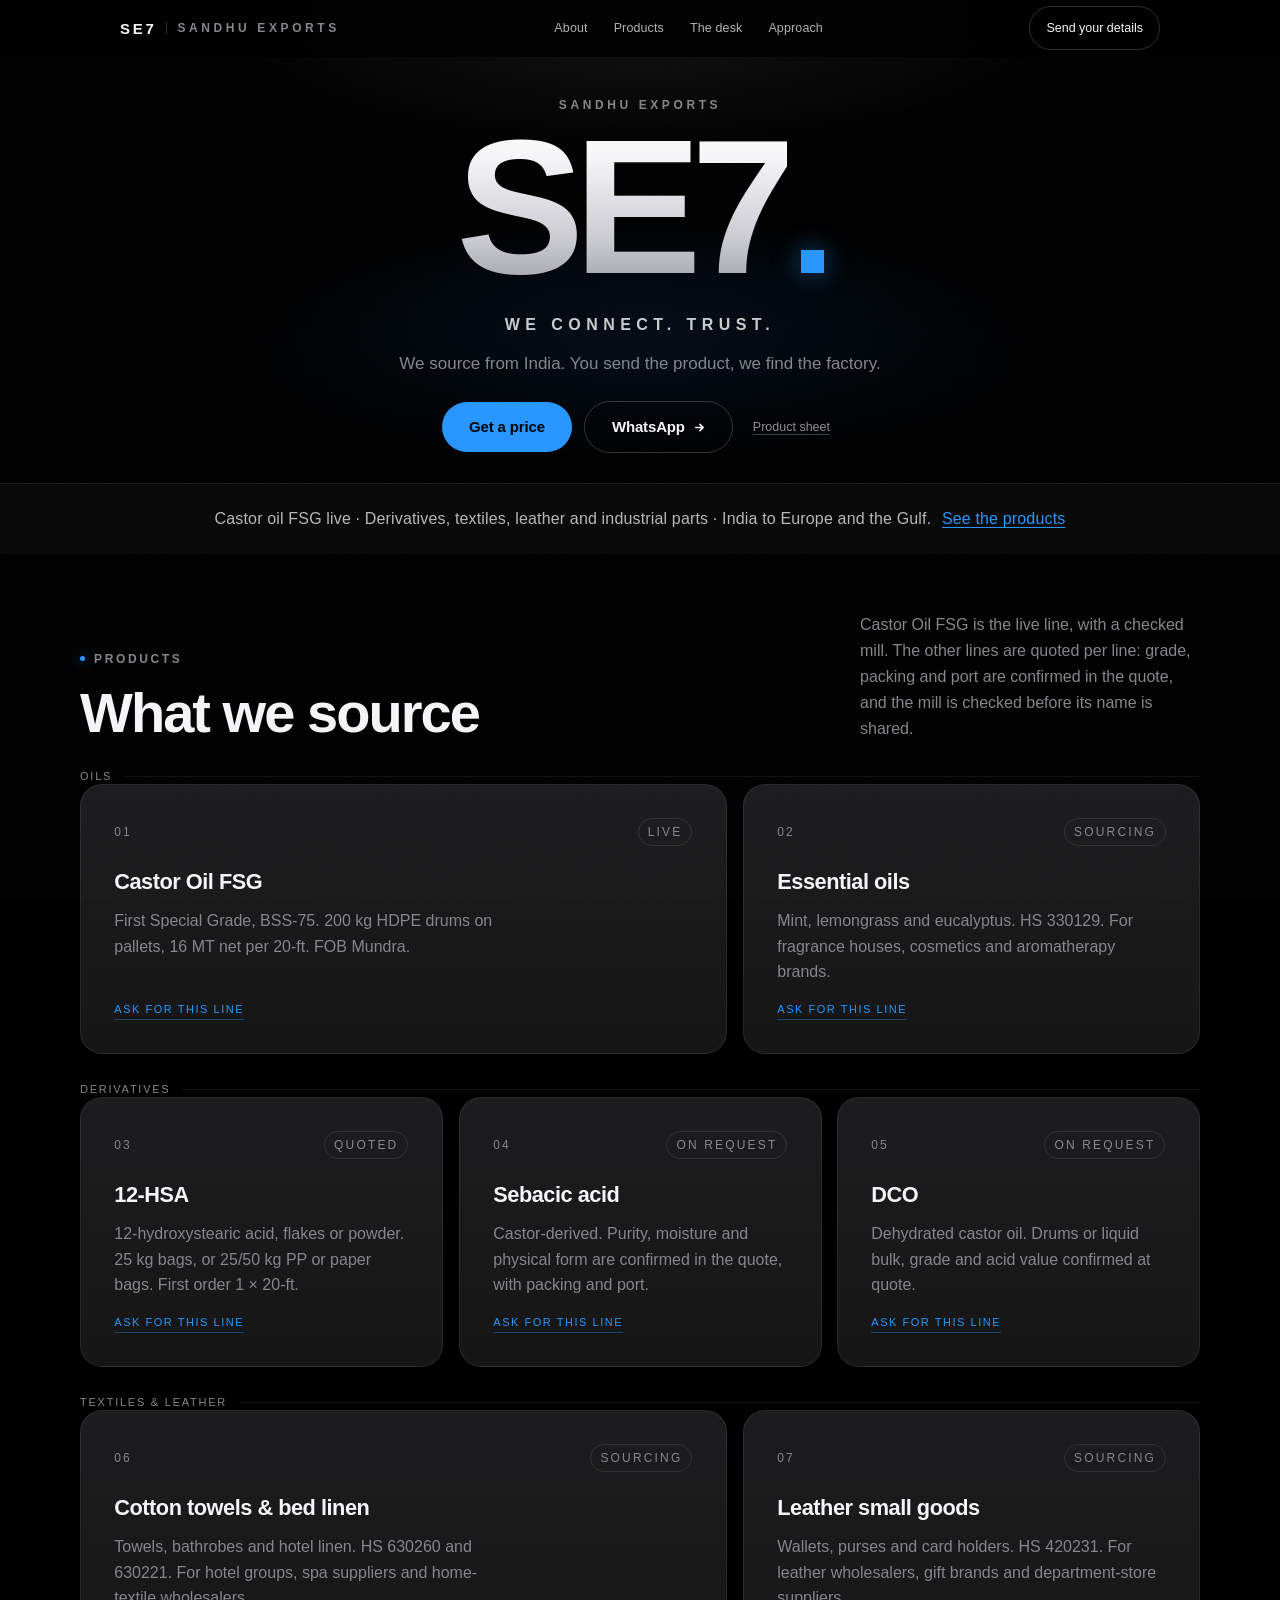
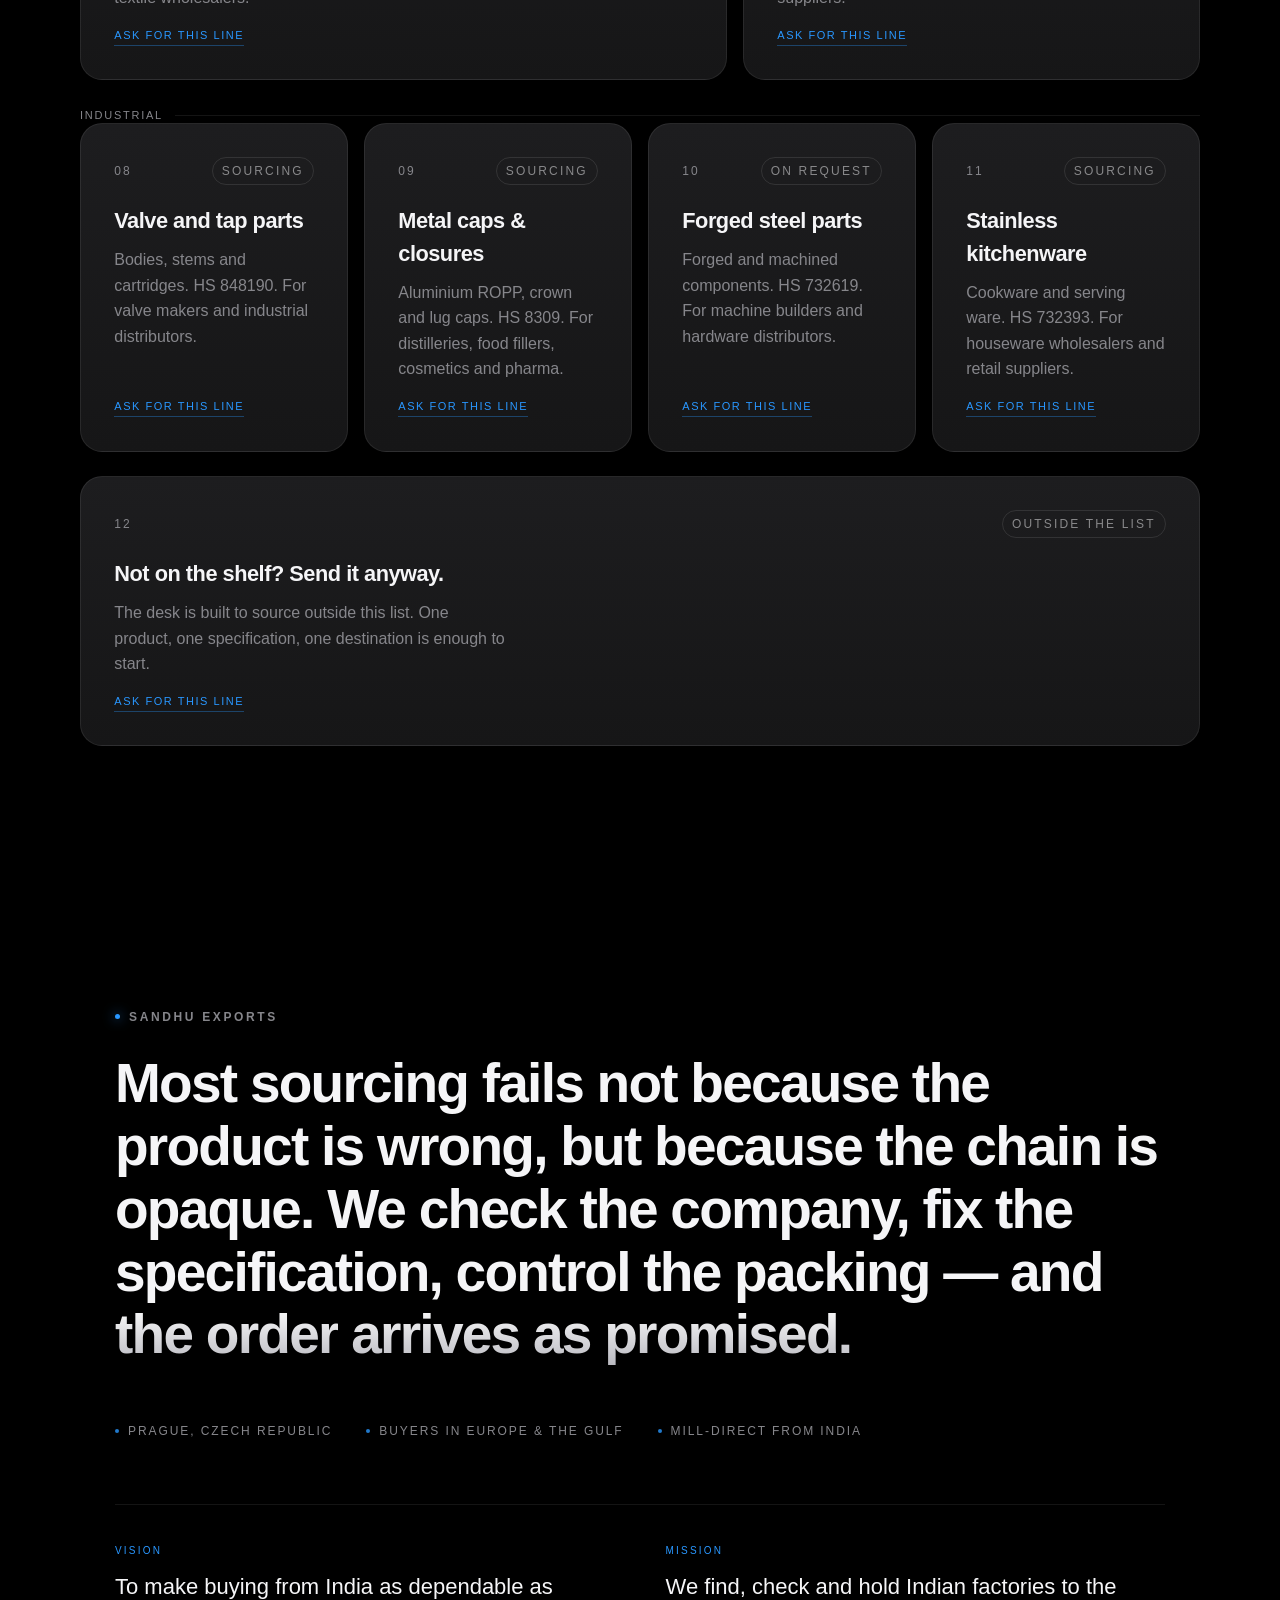
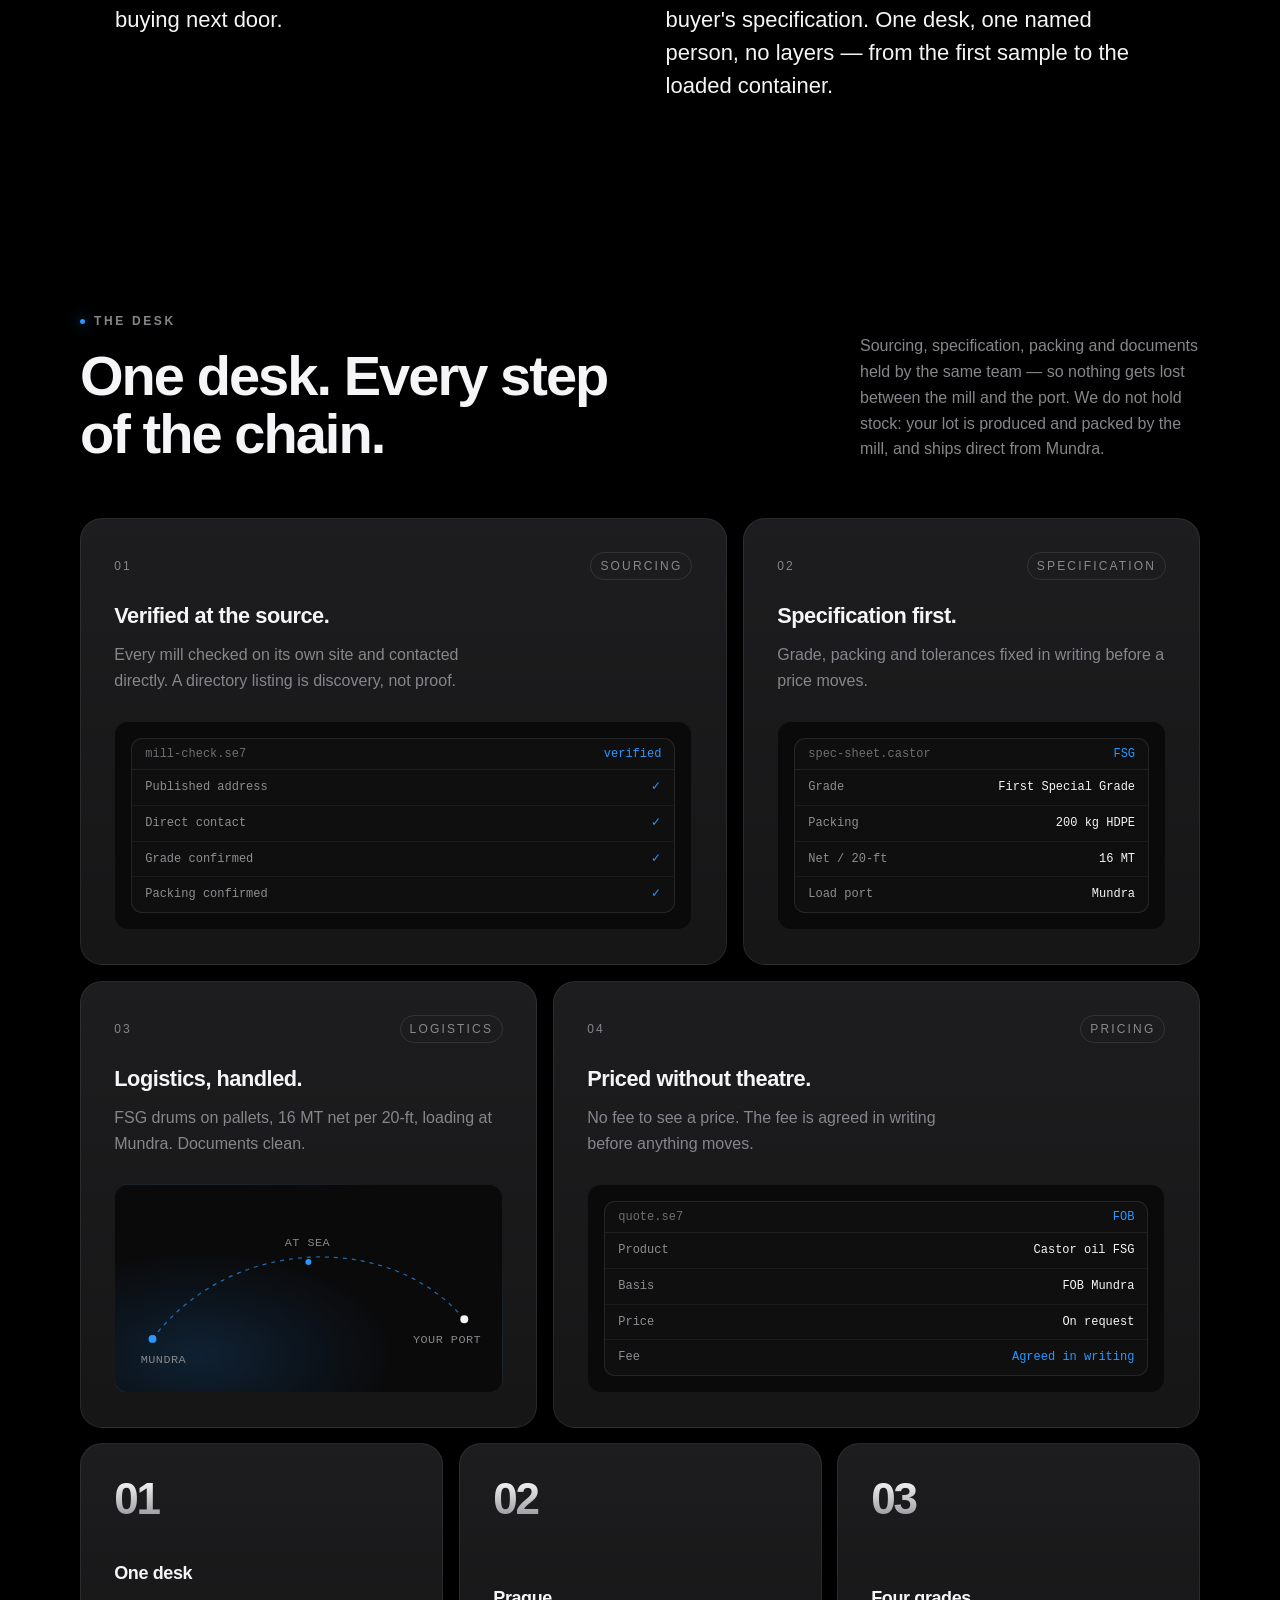
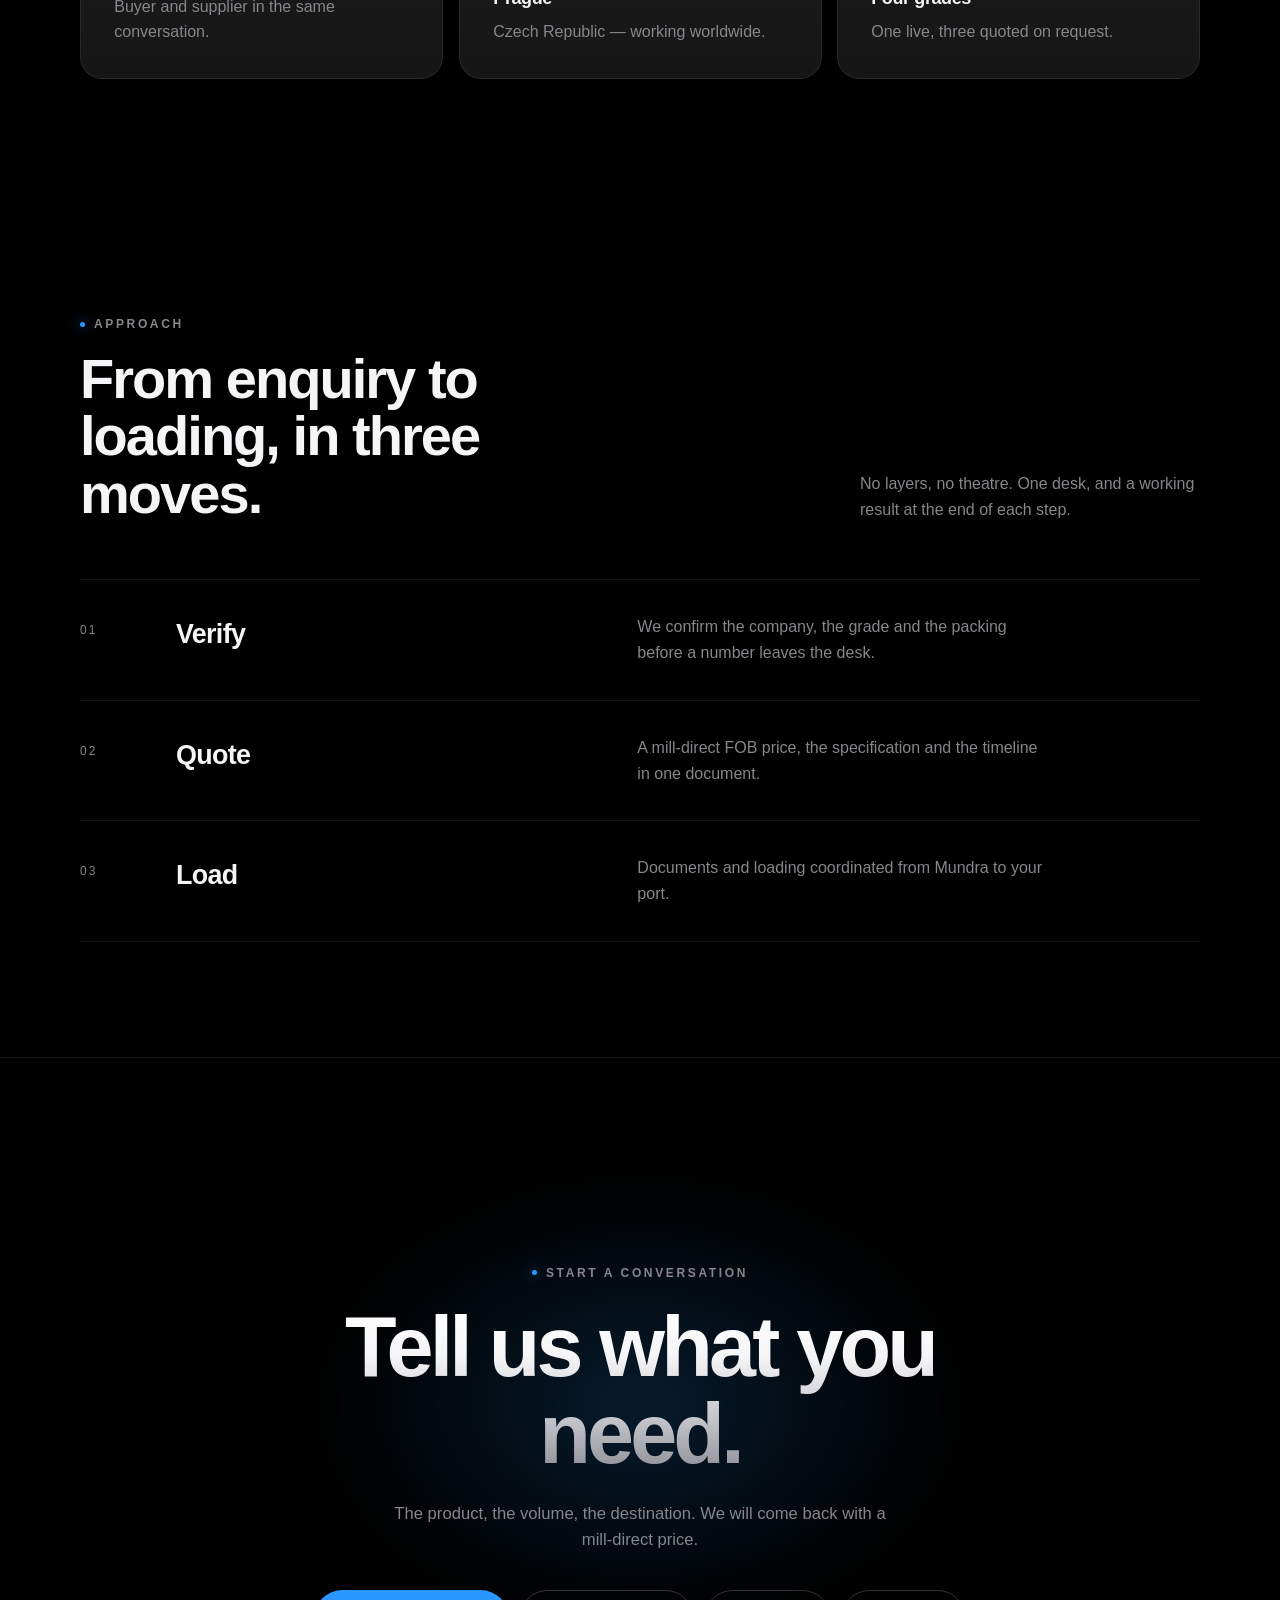
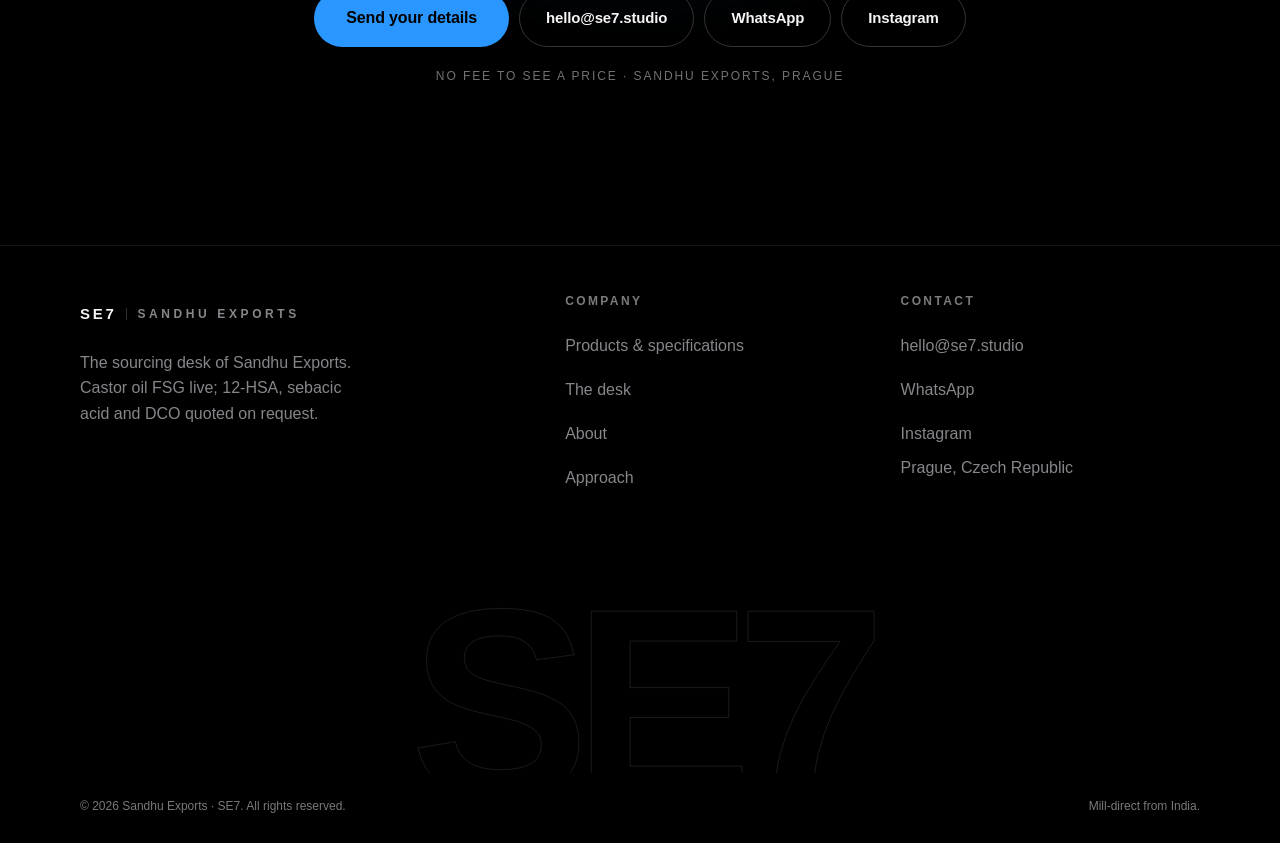
==== commit daee7ec0: "Products: lead with the live line, forged steel to on request" ====
--- a/index.html
+++ b/index.html
@@ -936,7 +936,7 @@
           <span class="eyebrow">Products</span>
           <h2 class="reveal">What we source</h2>
         </div>
-        <p class="reveal">Castor oil and its derivatives, plus textiles, leather and industrial parts from checked Indian factories. One grade is live today; the rest are quoted on request.</p>
+        <p class="reveal">Castor Oil FSG is the live line, with a checked mill. The other lines are quoted per line: grade, packing and port are confirmed in the quote, and the mill is checked before its name is shared.</p>
       </div>
 
       <p class="ship__group">Oils</p>
@@ -1014,7 +1014,7 @@
         </article>
 
         <article class="card card--3">
-          <div class="card__top"><span class="card__idx">10</span><span class="card__tag">Sourcing</span></div>
+          <div class="card__top"><span class="card__idx">10</span><span class="card__tag">On request</span></div>
           <h3>Forged steel parts</h3>
           <p>Forged and machined components. HS 732619. For machine builders and hardware distributors.</p>
           <a class="card__link" href="start.html?product=Forged%20steel%20parts">Ask for this line</a>
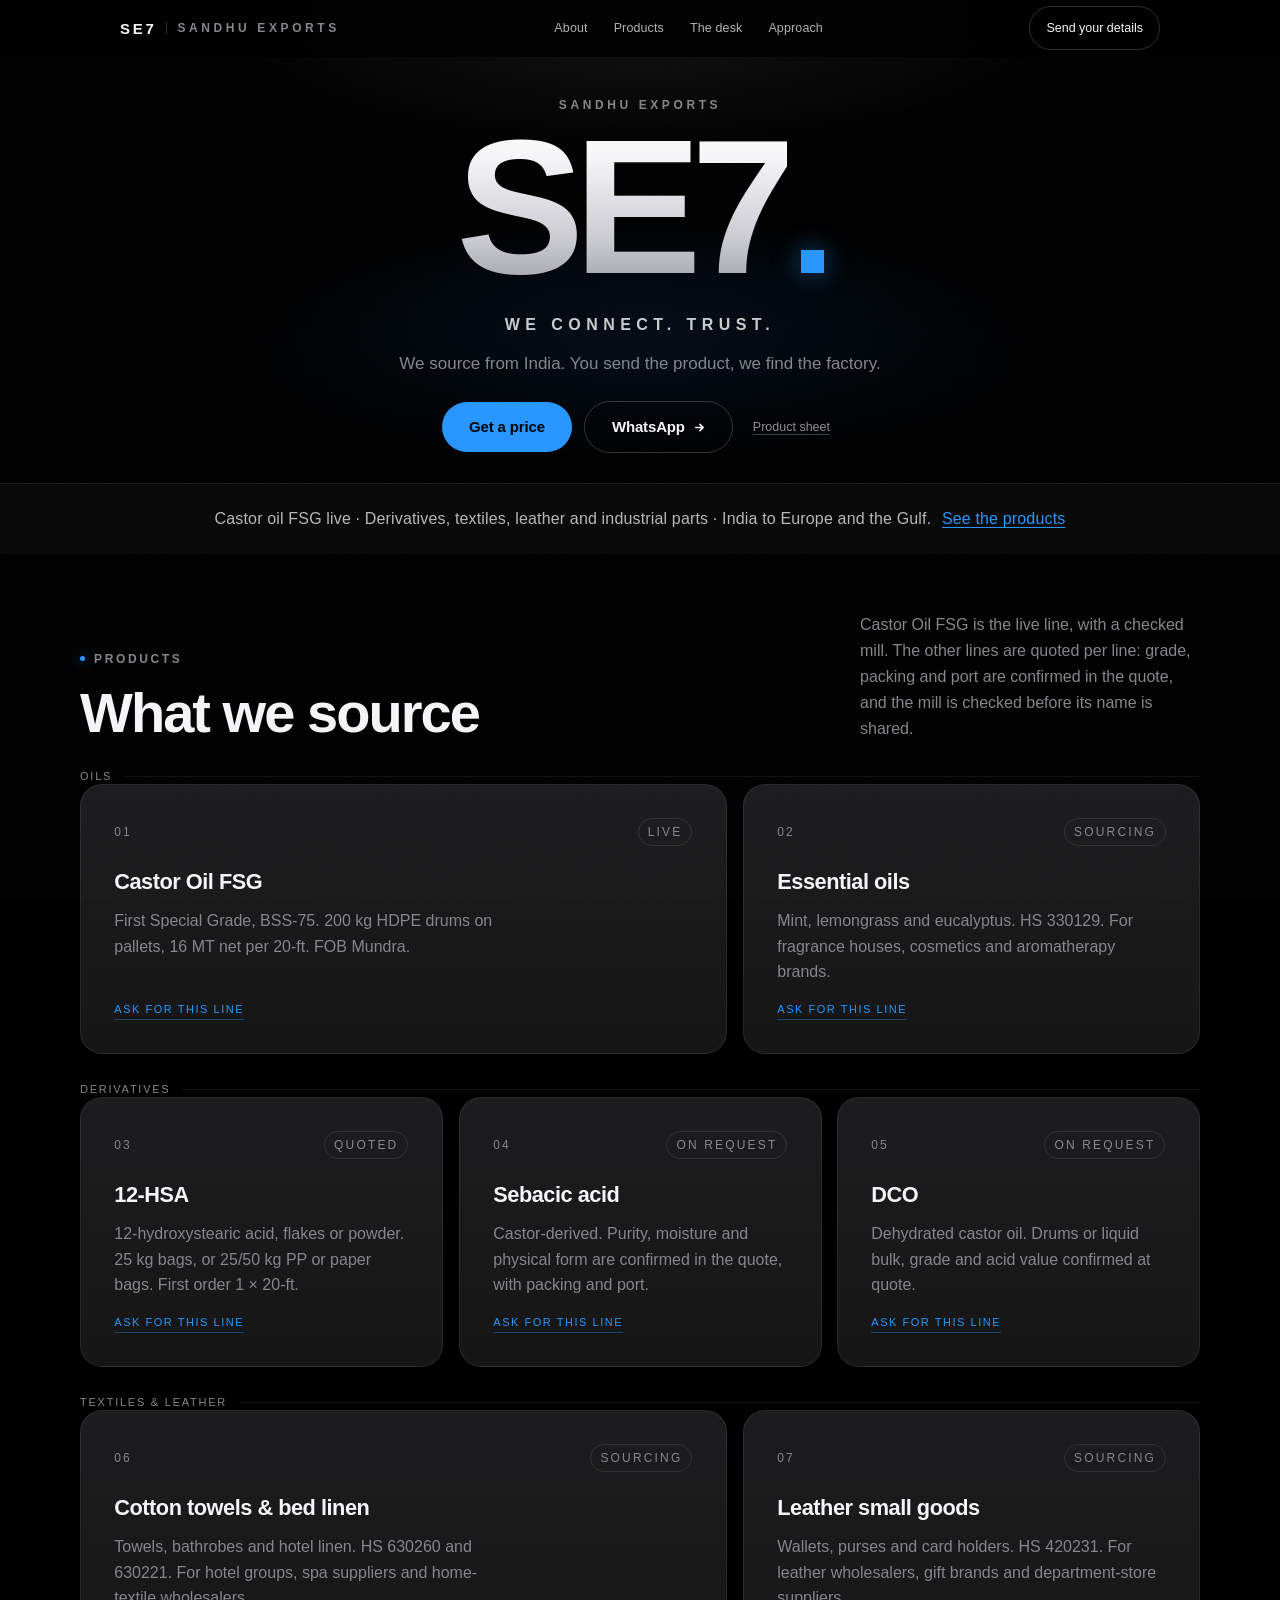
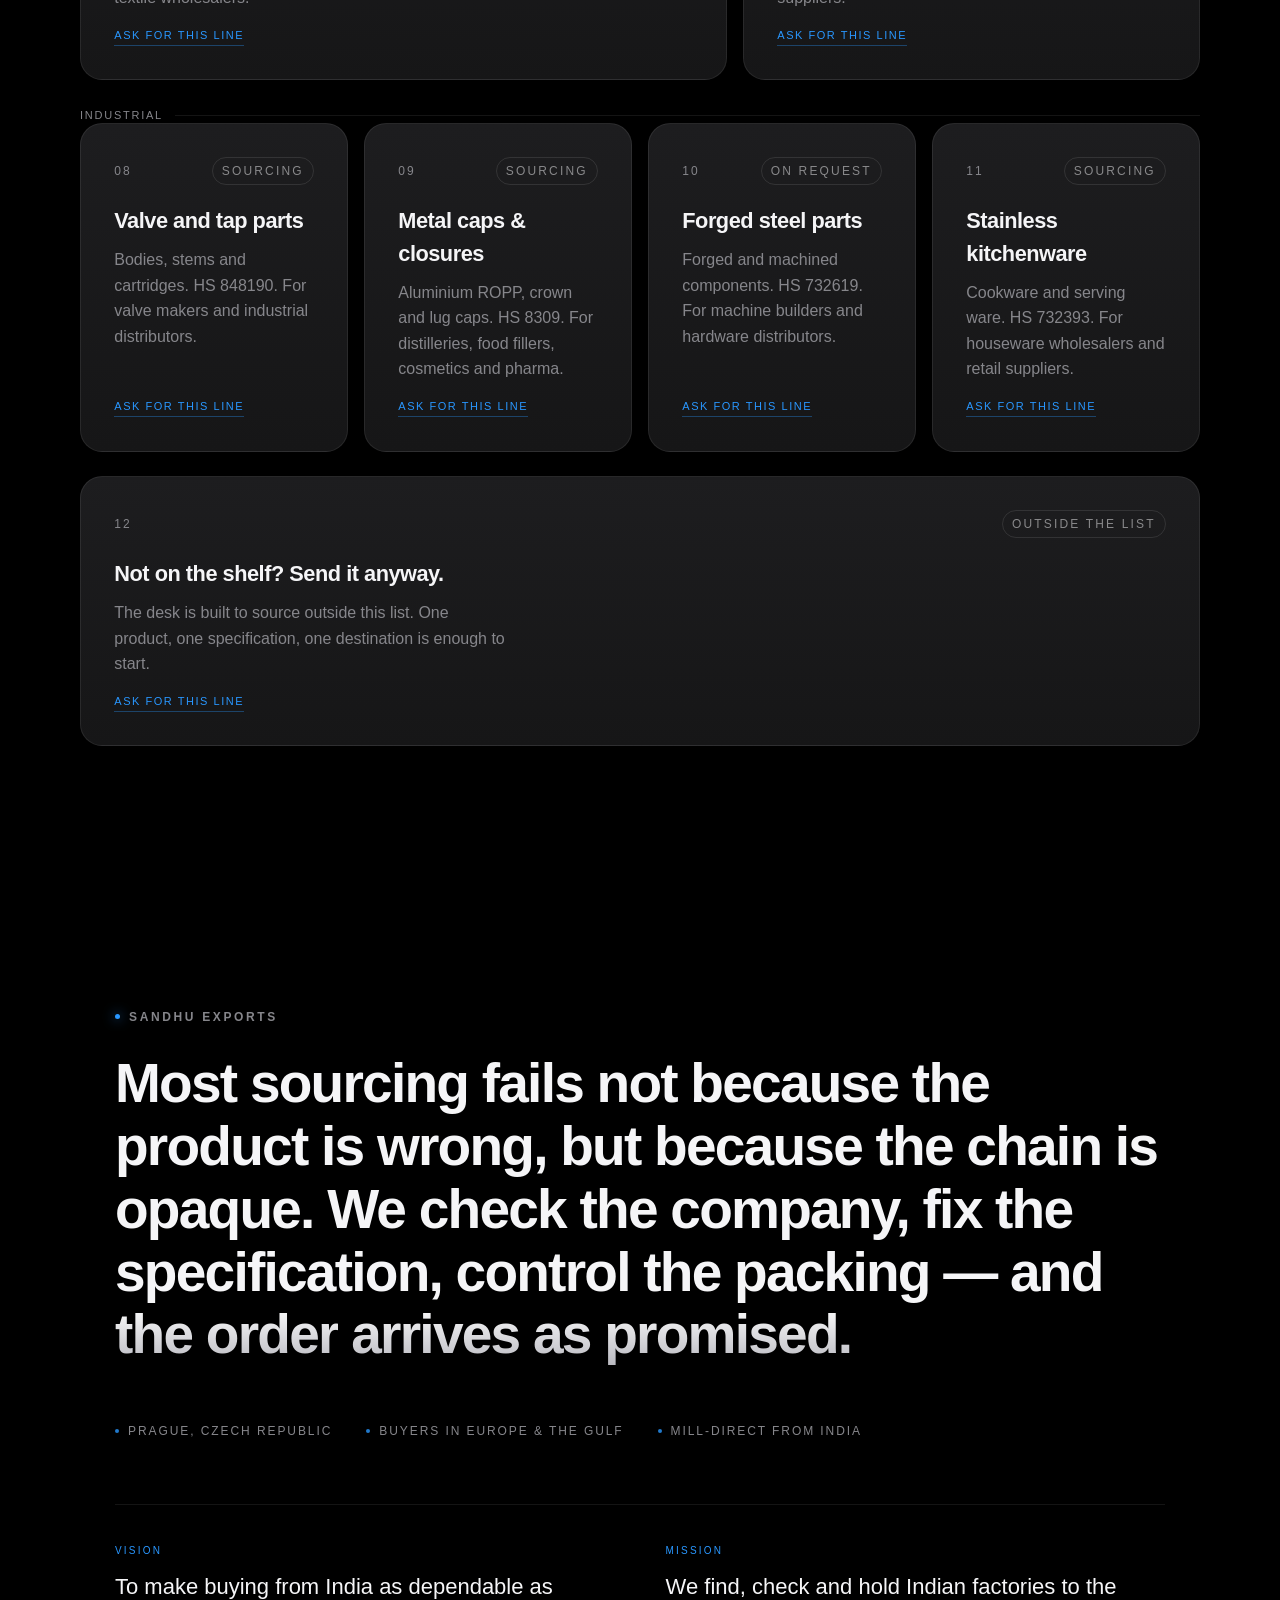
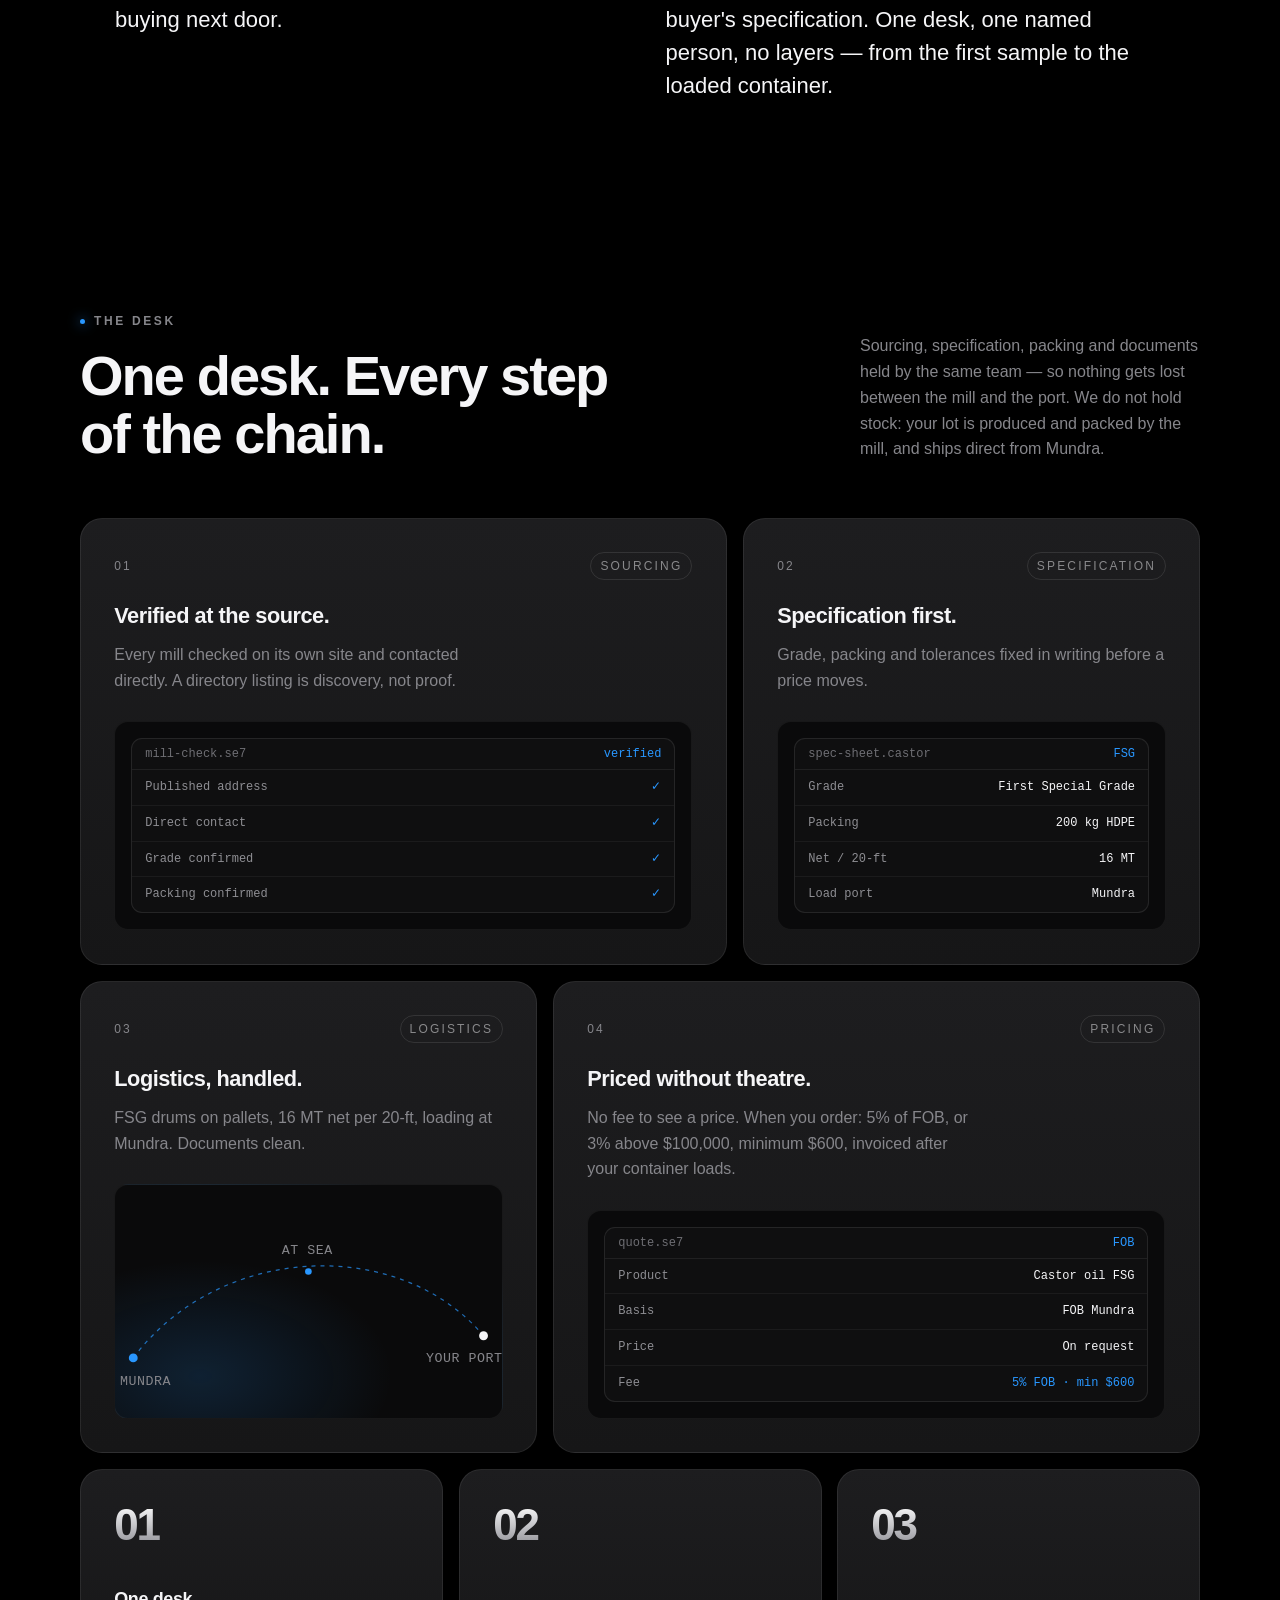
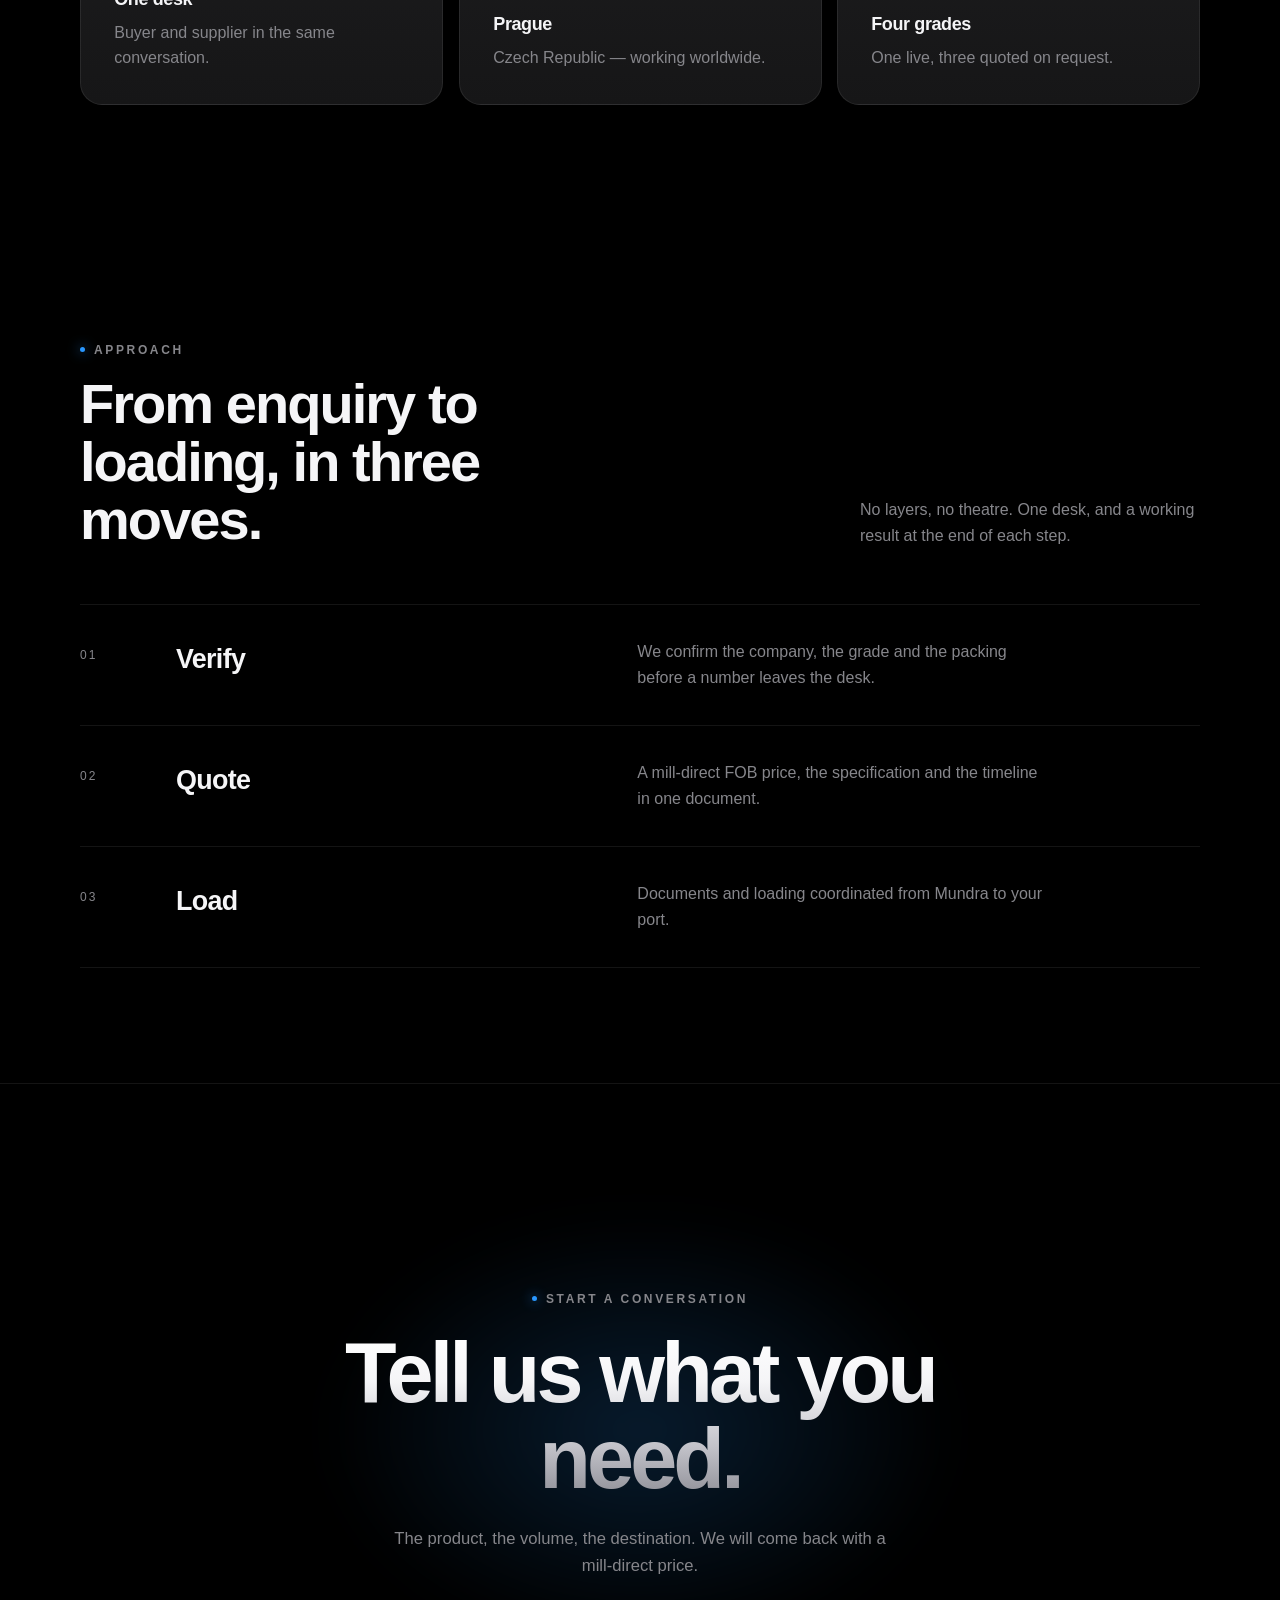
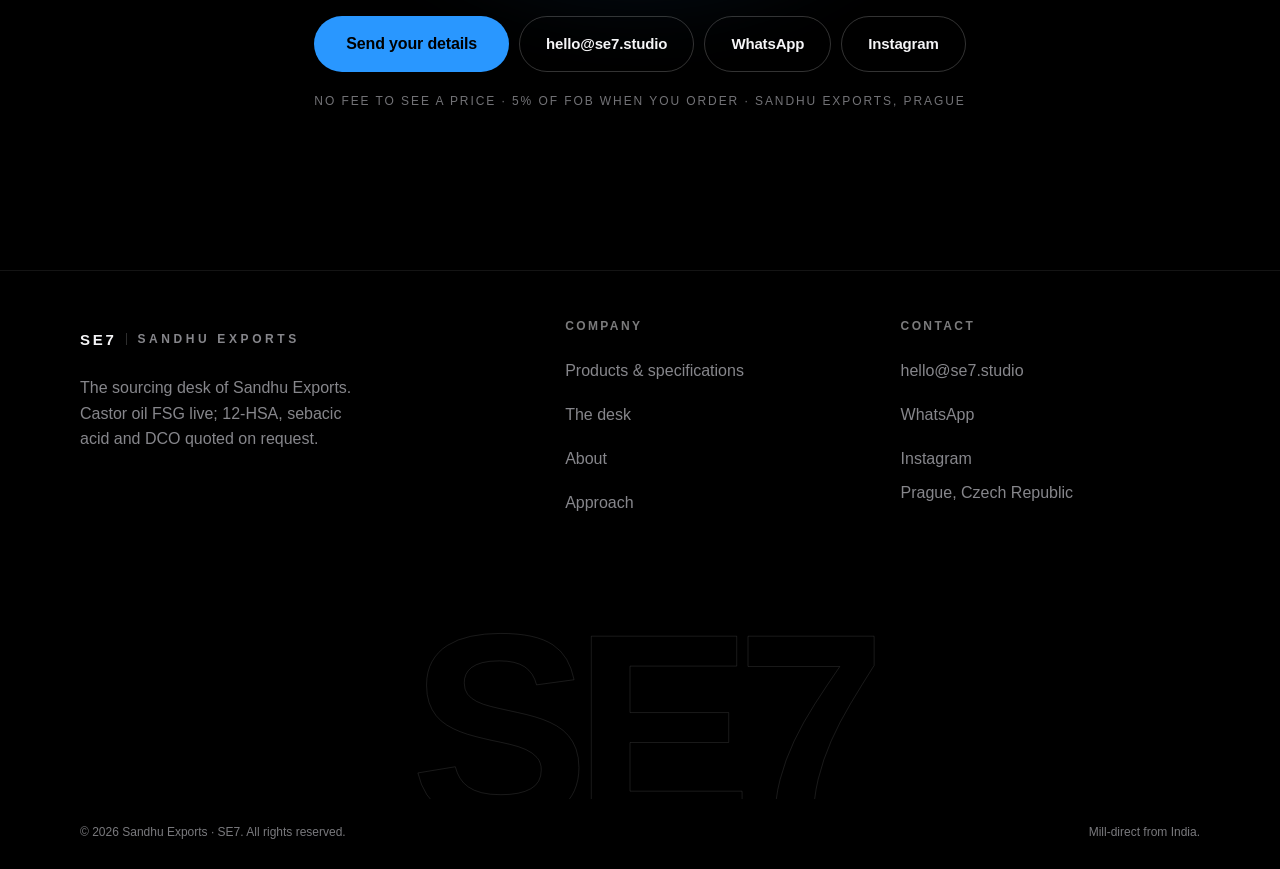
==== commit 2e62b08c: "Fee: publish 5% of FOB, 3% above 100k, 600 minimum, invoiced after loading" ====
--- a/index.html
+++ b/index.html
@@ -1128,14 +1128,14 @@
         <article class="card card--7 reveal">
           <div class="card__top"><span class="card__idx">04</span><span class="card__tag">Pricing</span></div>
           <h3>Priced without theatre.</h3>
-          <p>No fee to see a price. The fee is agreed in writing before anything moves.</p>
+          <p>No fee to see a price. When you order: 5% of FOB, or 3% above $100,000, minimum $600, invoiced after your container loads.</p>
           <div class="card__art art-price" aria-hidden="true">
             <div class="panel">
               <div class="panel__head"><span>quote.se7</span><em>FOB</em></div>
               <div class="panel__row"><span>Product</span><b>Castor oil FSG</b></div>
               <div class="panel__row"><span>Basis</span><b>FOB Mundra</b></div>
               <div class="panel__row"><span>Price</span><b>On request</b></div>
-              <div class="panel__row"><span>Fee</span><b class="ok">Agreed in writing</b></div>
+              <div class="panel__row"><span>Fee</span><b class="ok">5% FOB · min $600</b></div>
             </div>
           </div>
         </article>
@@ -1203,7 +1203,7 @@
         <a class="btn btn--ghost" href="https://wa.me/420792487976?text=Hi%2C%20I%20want%20a%20price%20for%20my%20product.%20Product%3A%20...%20Quantity%3A%20...%20Destination%3A%20..." target="_blank" rel="noopener">WhatsApp</a>
         <a class="btn btn--ghost" href="https://www.instagram.com/sandhuexporters/" target="_blank" rel="noopener">Instagram</a>
       </div>
-      <div class="contact__note reveal">No fee to see a price · Sandhu Exports, Prague</div>
+      <div class="contact__note reveal">No fee to see a price · 5% of FOB when you order · Sandhu Exports, Prague</div>
     </div>
   </section>
 </main>
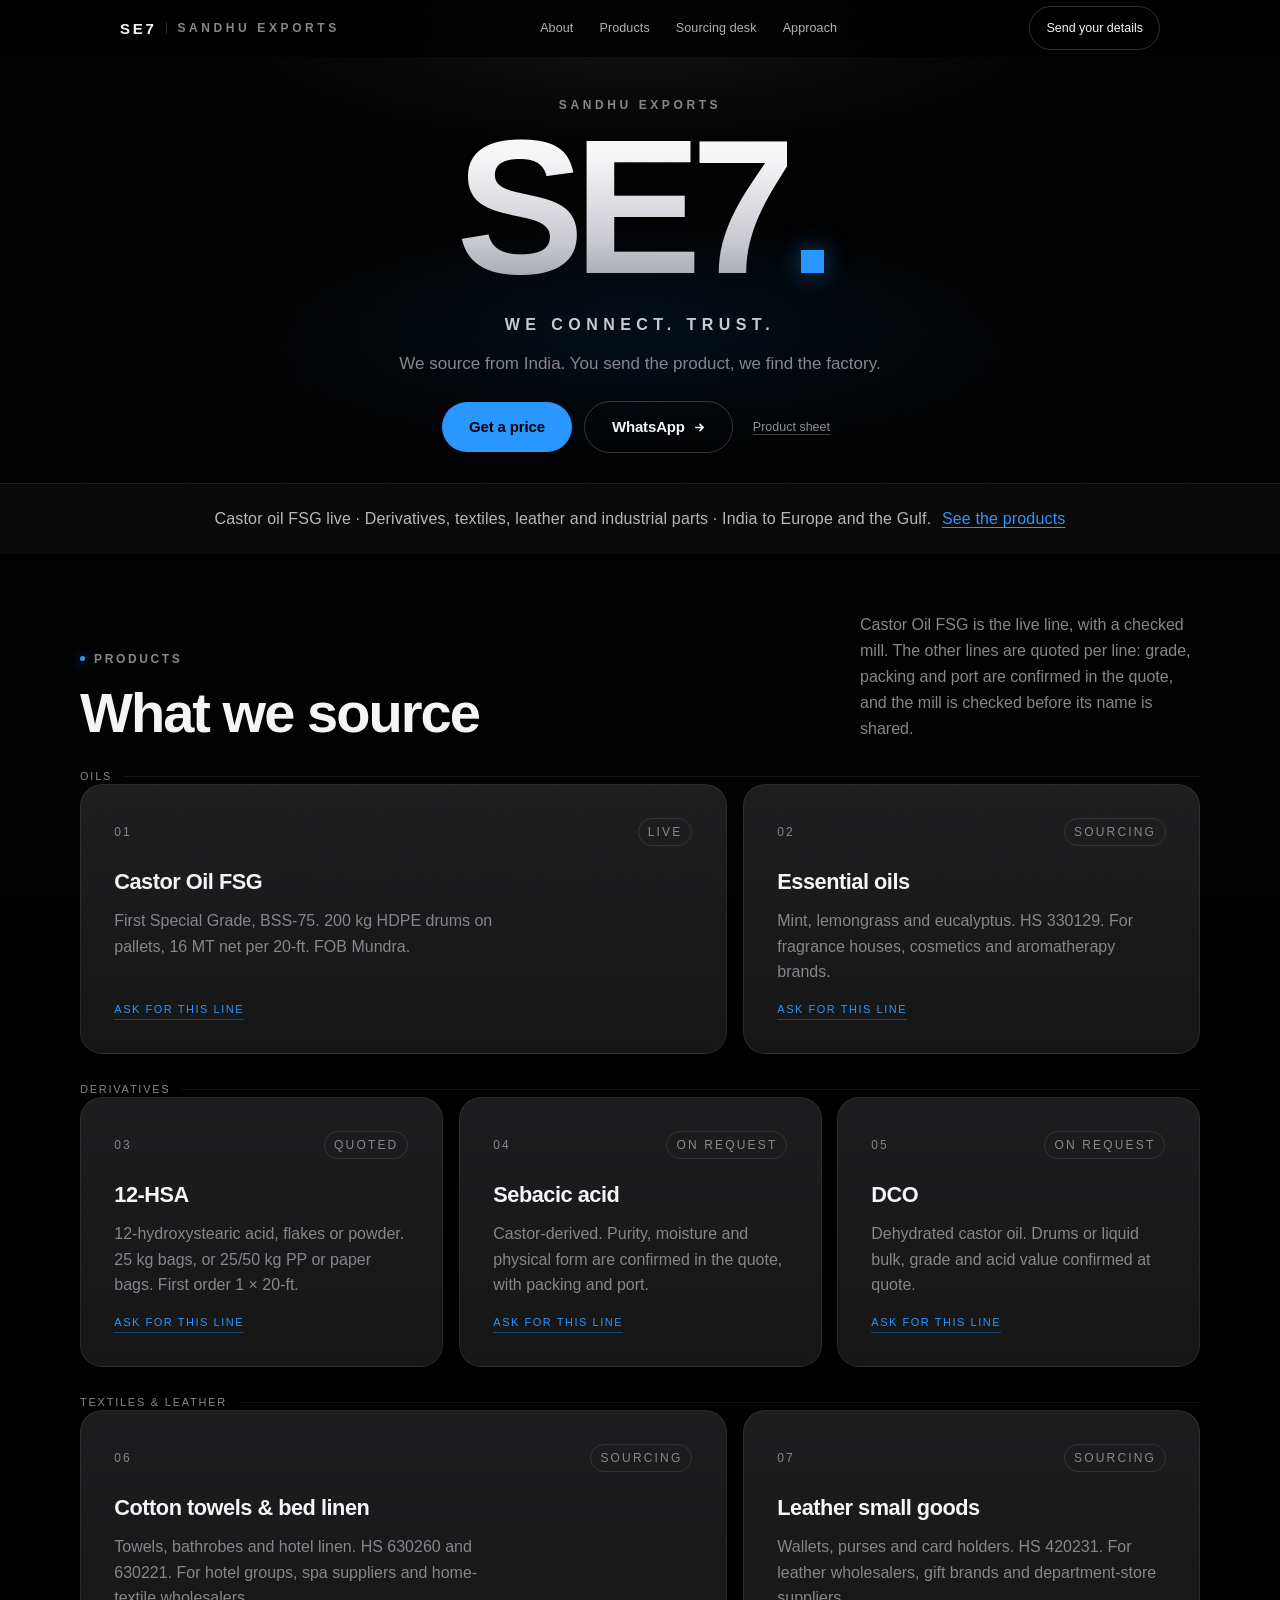
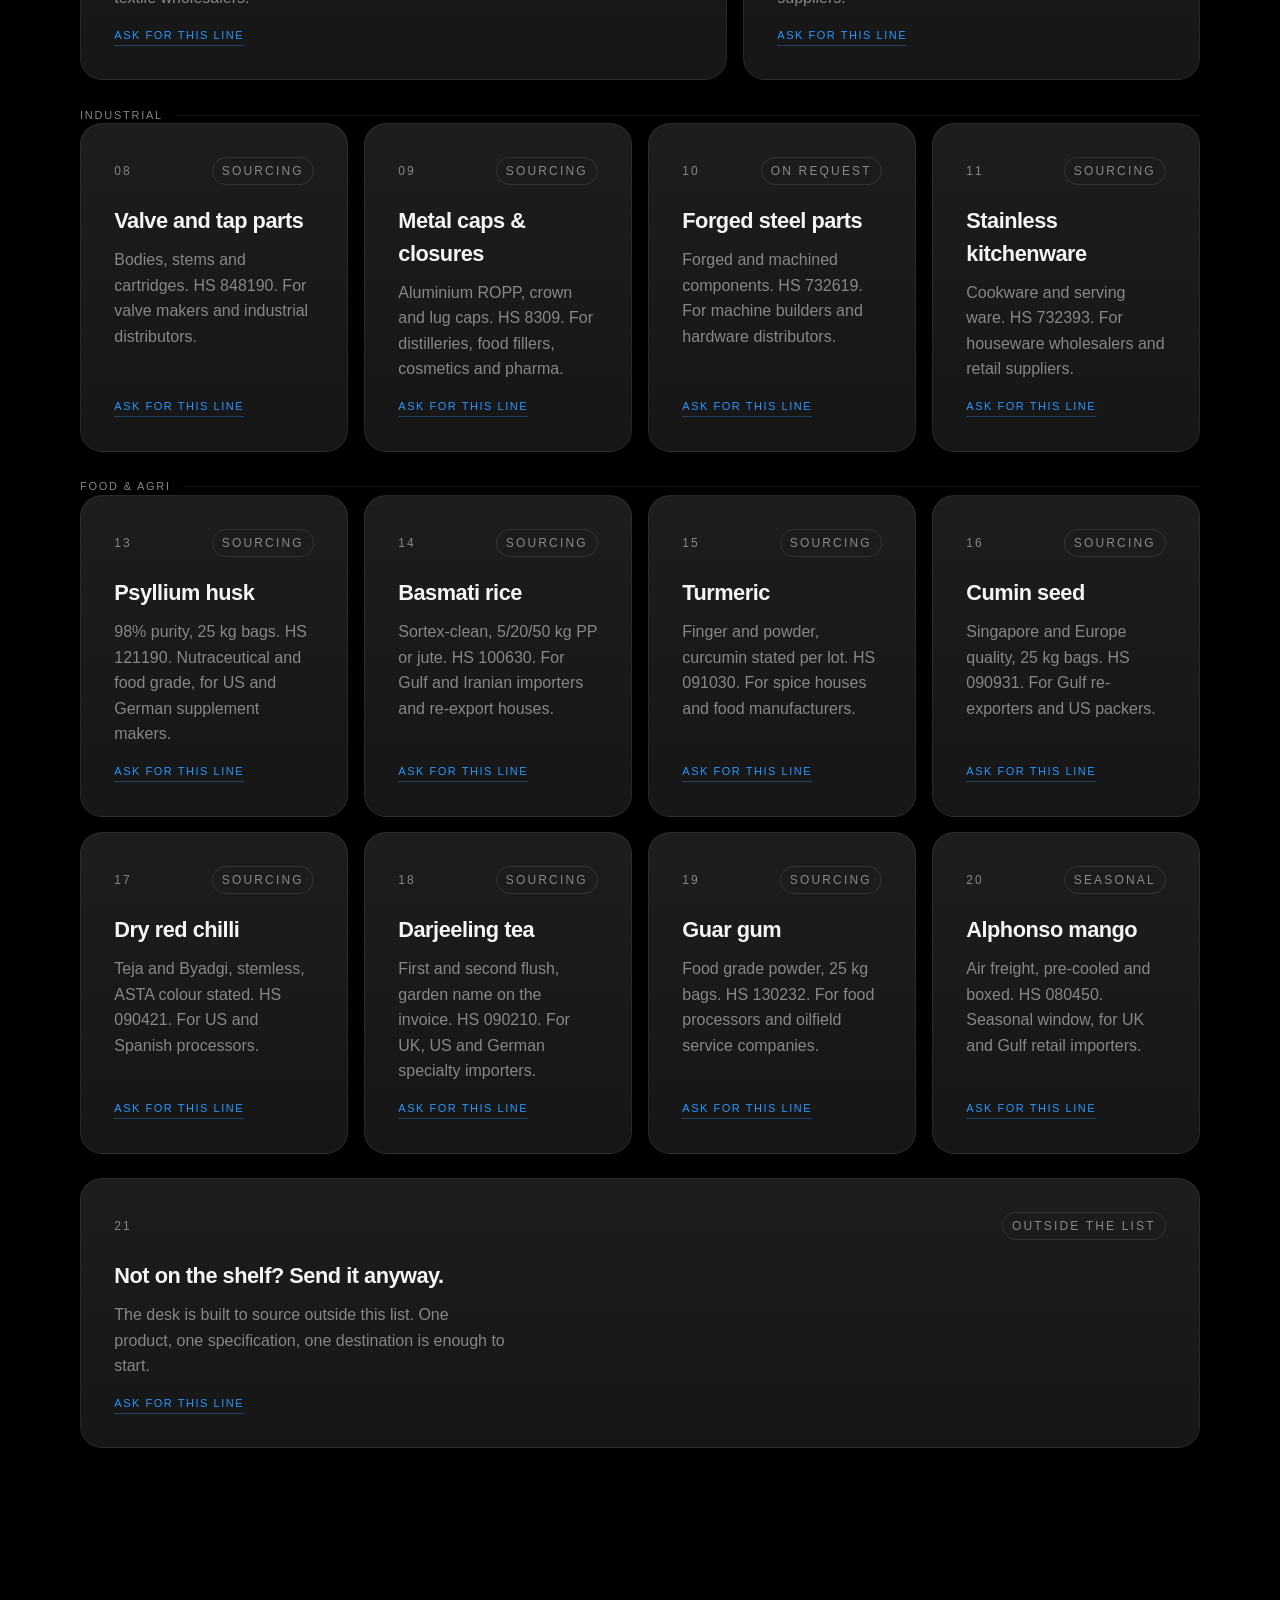
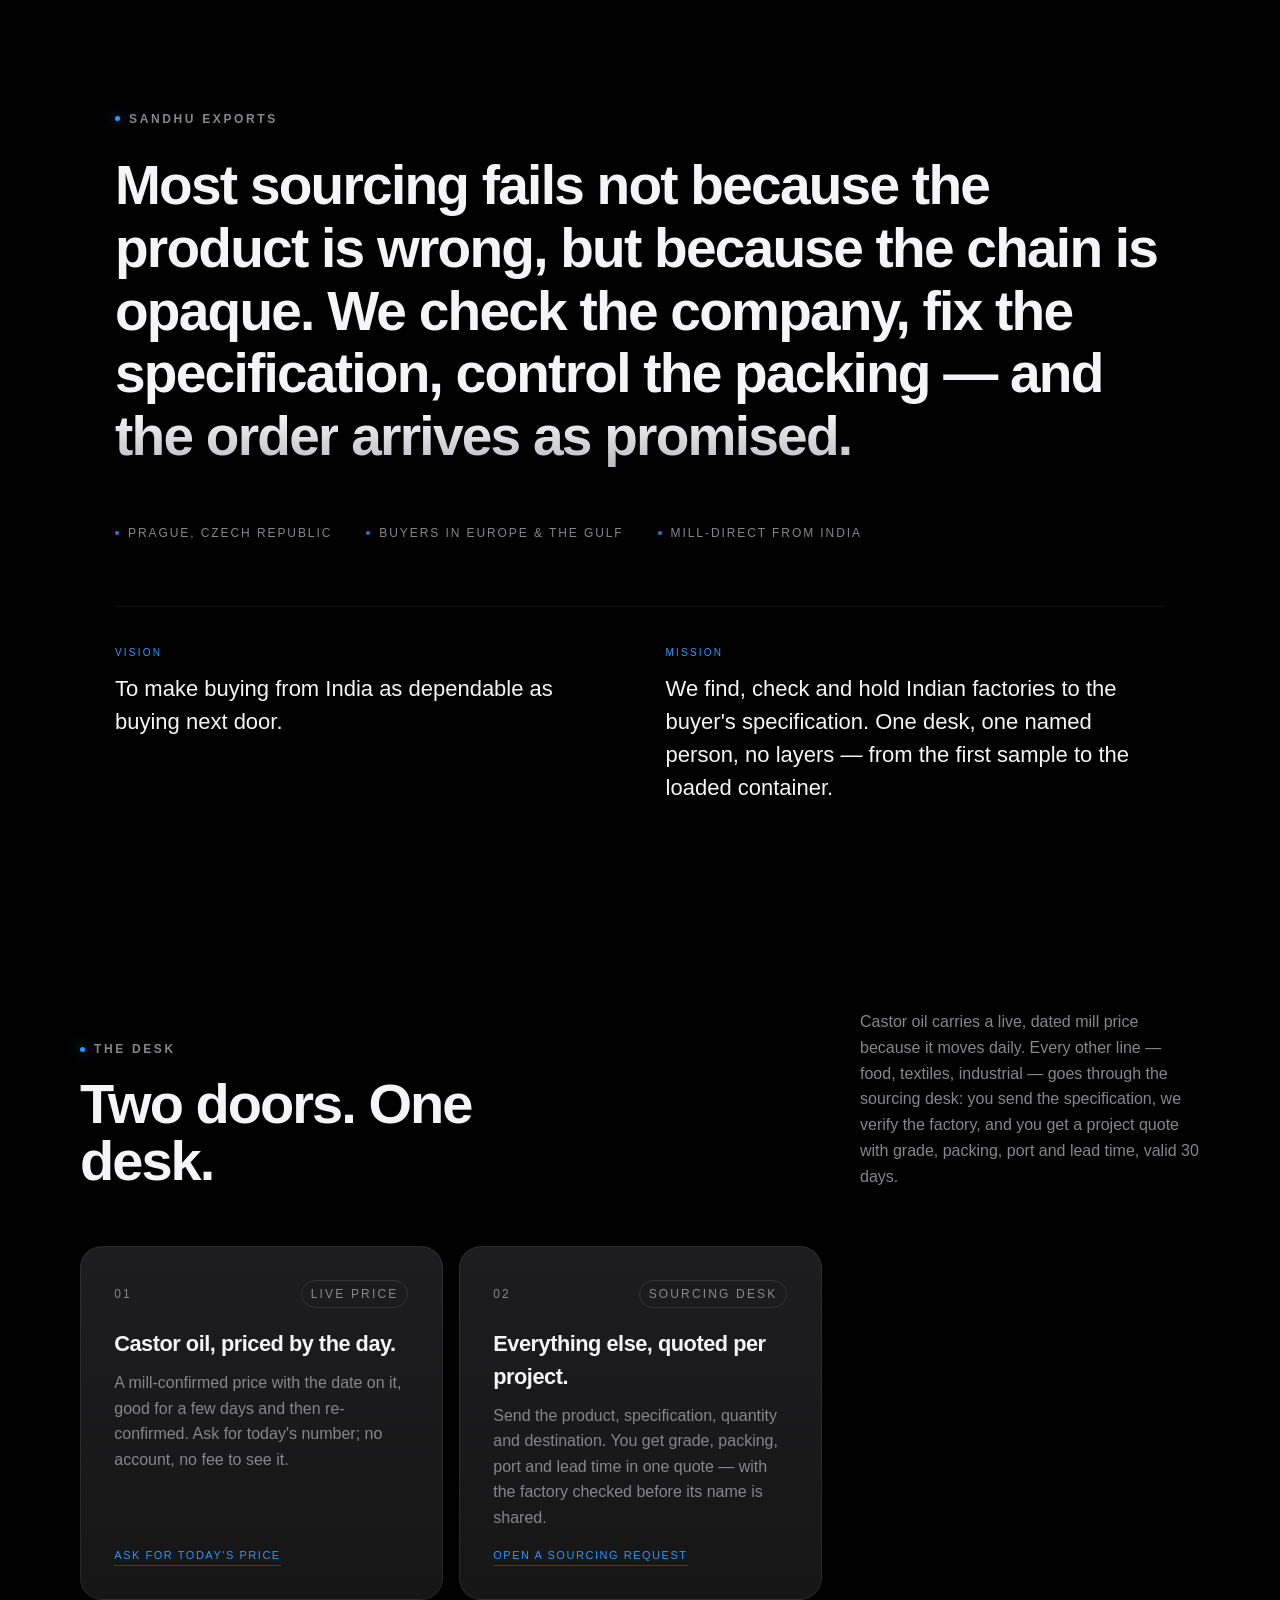
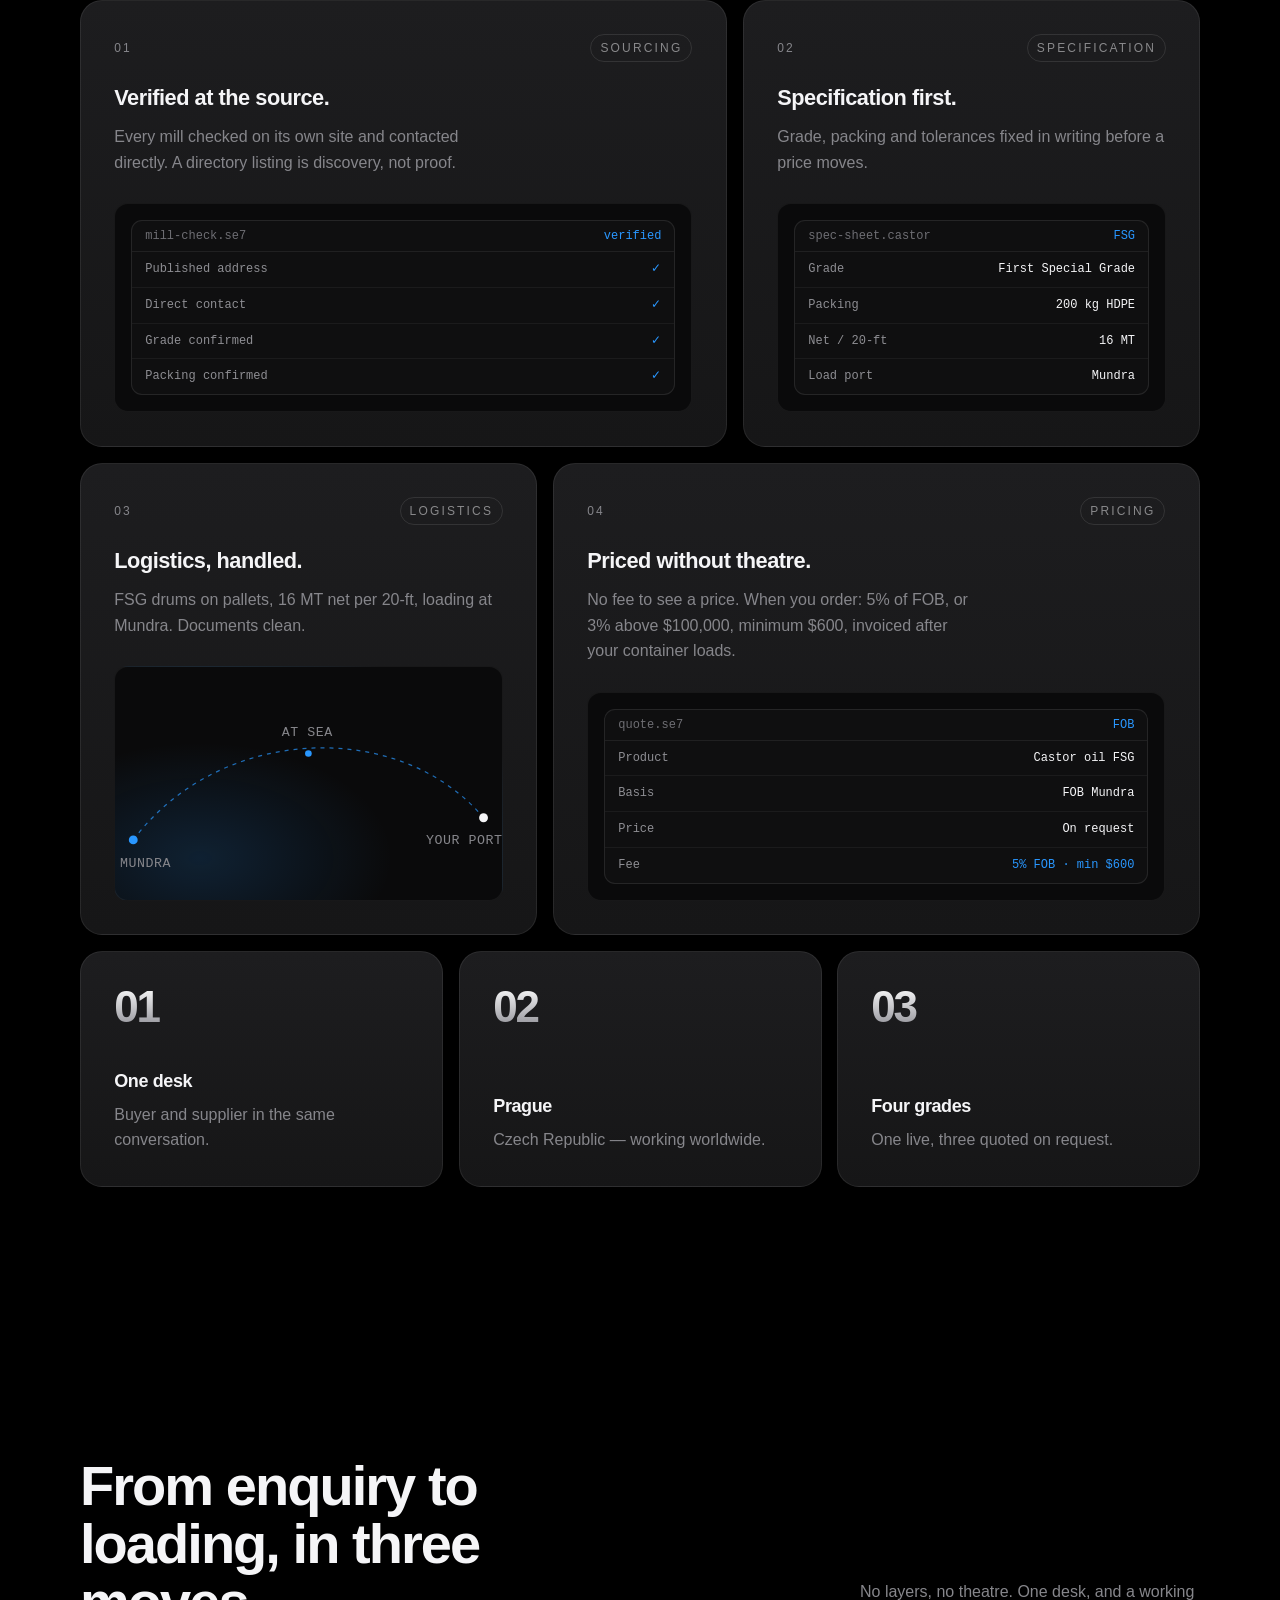
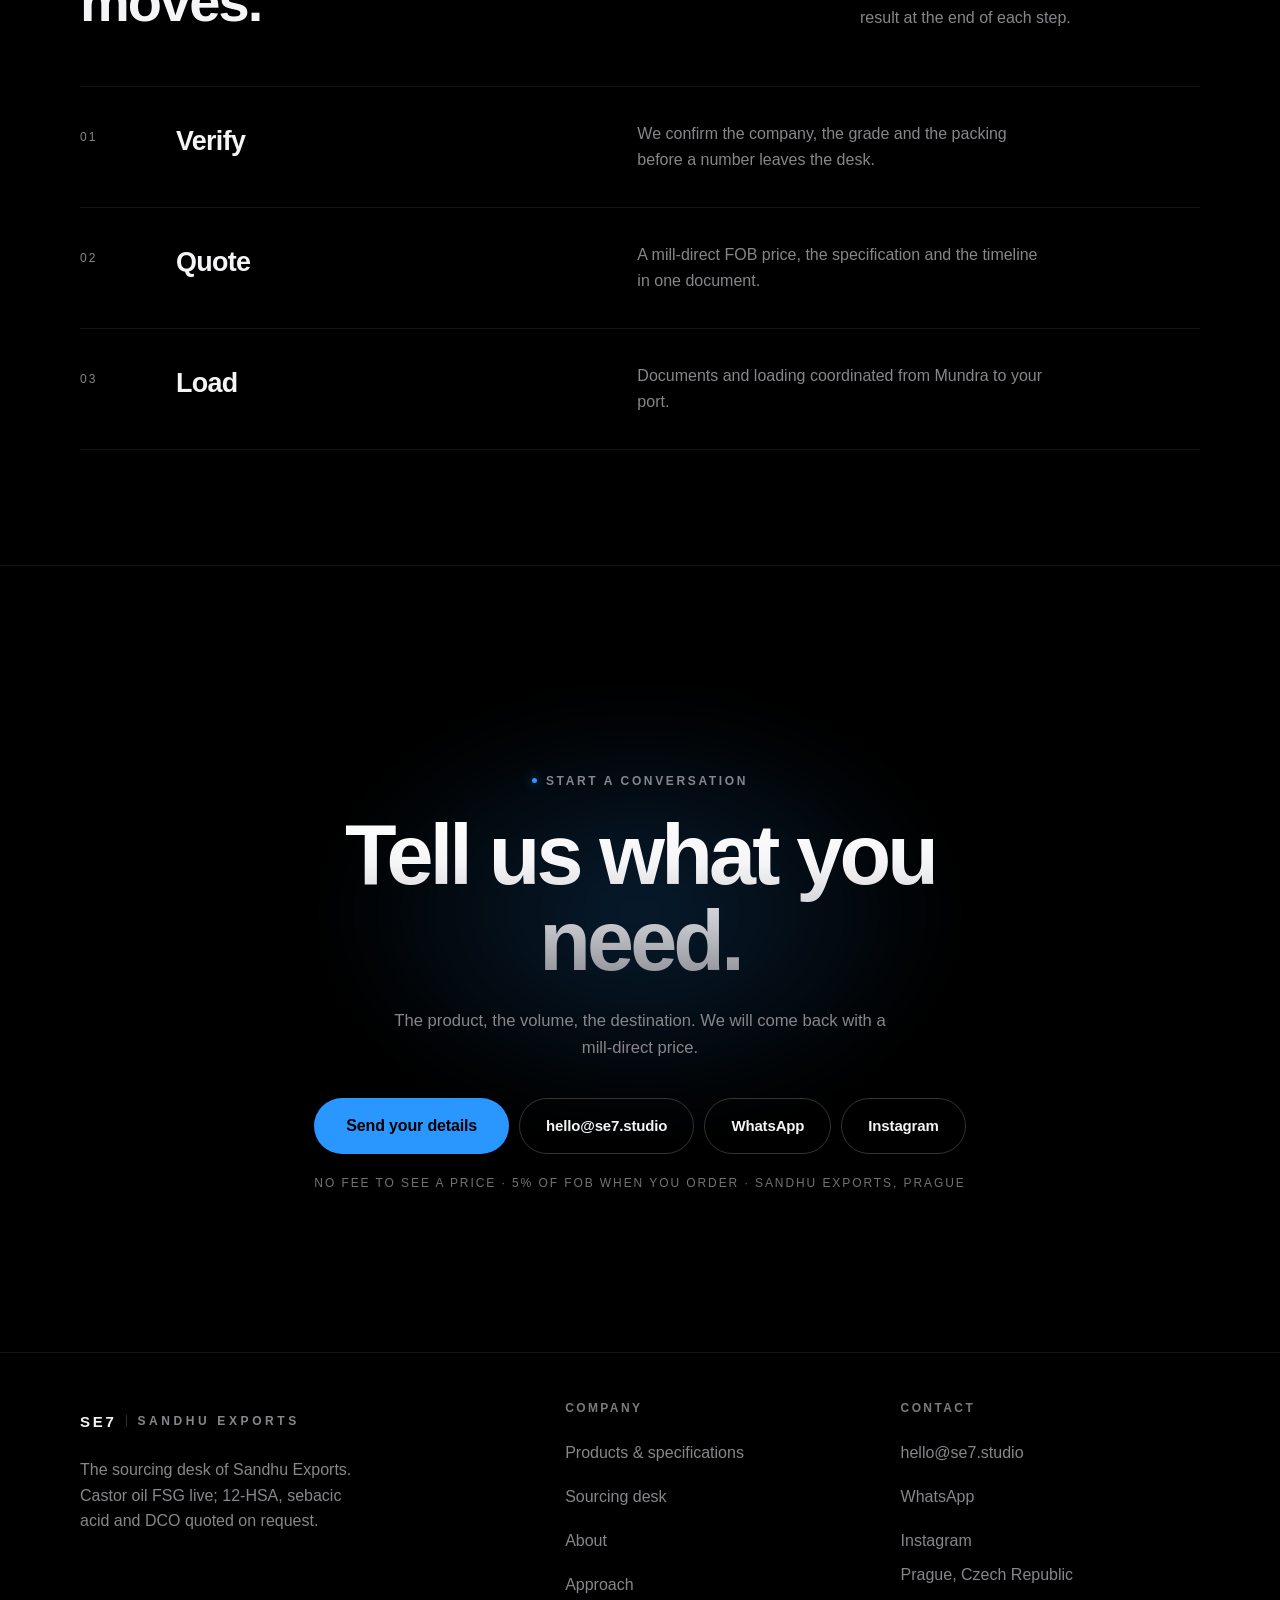
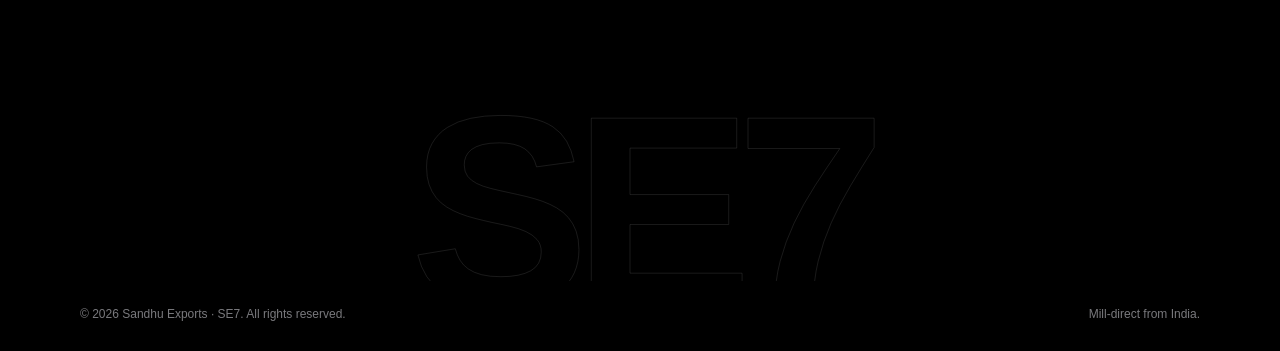
==== commit fd2585c3: "Food and agri shelf, two-door sourcing desk" ====
--- a/index.html
+++ b/index.html
@@ -860,7 +860,7 @@
     <nav class="nav__links" aria-label="Primary">
       <a href="#studio">About</a>
       <a href="#products">Products</a>
-      <a href="#capabilities">The desk</a>
+      <a href="#capabilities">Sourcing desk</a>
       <a href="#approach">Approach</a>
     </nav>
     <div class="nav__actions">
@@ -877,7 +877,7 @@
   <nav aria-label="Mobile">
     <a href="#studio">About</a>
     <a href="#products">Products</a>
-    <a href="#capabilities">The desk</a>
+    <a href="#capabilities">Sourcing desk</a>
     <a href="#approach">Approach</a>
     <a href="start.html?v=p1b2">Send your details</a>
     <a class="menu__mail" href="mailto:hello@se7.studio">hello@se7.studio</a>
@@ -1028,9 +1028,68 @@
         </article>
       </div>
 
+      <p class="ship__group">Food &amp; agri</p>
+      <div class="bento" data-stagger>
+        <article class="card card--3">
+          <div class="card__top"><span class="card__idx">13</span><span class="card__tag">Sourcing</span></div>
+          <h3>Psyllium husk</h3>
+          <p>98% purity, 25 kg bags. HS 121190. Nutraceutical and food grade, for US and German supplement makers.</p>
+          <a class="card__link" href="start.html?product=Psyllium%20husk">Ask for this line</a>
+        </article>
+
+        <article class="card card--3">
+          <div class="card__top"><span class="card__idx">14</span><span class="card__tag">Sourcing</span></div>
+          <h3>Basmati rice</h3>
+          <p>Sortex-clean, 5/20/50 kg PP or jute. HS 100630. For Gulf and Iranian importers and re-export houses.</p>
+          <a class="card__link" href="start.html?product=Basmati%20rice">Ask for this line</a>
+        </article>
+
+        <article class="card card--3">
+          <div class="card__top"><span class="card__idx">15</span><span class="card__tag">Sourcing</span></div>
+          <h3>Turmeric</h3>
+          <p>Finger and powder, curcumin stated per lot. HS 091030. For spice houses and food manufacturers.</p>
+          <a class="card__link" href="start.html?product=Turmeric">Ask for this line</a>
+        </article>
+
+        <article class="card card--3">
+          <div class="card__top"><span class="card__idx">16</span><span class="card__tag">Sourcing</span></div>
+          <h3>Cumin seed</h3>
+          <p>Singapore and Europe quality, 25 kg bags. HS 090931. For Gulf re-exporters and US packers.</p>
+          <a class="card__link" href="start.html?product=Cumin%20seed">Ask for this line</a>
+        </article>
+
+        <article class="card card--3">
+          <div class="card__top"><span class="card__idx">17</span><span class="card__tag">Sourcing</span></div>
+          <h3>Dry red chilli</h3>
+          <p>Teja and Byadgi, stemless, ASTA colour stated. HS 090421. For US and Spanish processors.</p>
+          <a class="card__link" href="start.html?product=Dry%20red%20chilli">Ask for this line</a>
+        </article>
+
+        <article class="card card--3">
+          <div class="card__top"><span class="card__idx">18</span><span class="card__tag">Sourcing</span></div>
+          <h3>Darjeeling tea</h3>
+          <p>First and second flush, garden name on the invoice. HS 090210. For UK, US and German specialty importers.</p>
+          <a class="card__link" href="start.html?product=Darjeeling%20tea">Ask for this line</a>
+        </article>
+
+        <article class="card card--3">
+          <div class="card__top"><span class="card__idx">19</span><span class="card__tag">Sourcing</span></div>
+          <h3>Guar gum</h3>
+          <p>Food grade powder, 25 kg bags. HS 130232. For food processors and oilfield service companies.</p>
+          <a class="card__link" href="start.html?product=Guar%20gum">Ask for this line</a>
+        </article>
+
+        <article class="card card--3">
+          <div class="card__top"><span class="card__idx">20</span><span class="card__tag">Seasonal</span></div>
+          <h3>Alphonso mango</h3>
+          <p>Air freight, pre-cooled and boxed. HS 080450. Seasonal window, for UK and Gulf retail importers.</p>
+          <a class="card__link" href="start.html?product=Alphonso%20mango">Ask for this line</a>
+        </article>
+      </div>
+
       <div class="bento ship__shelf" data-stagger>
         <article class="card card--12">
-          <div class="card__top"><span class="card__idx">12</span><span class="card__tag">Outside the list</span></div>
+          <div class="card__top"><span class="card__idx">21</span><span class="card__tag">Outside the list</span></div>
           <h3>Not on the shelf? Send it anyway.</h3>
           <p>The desk is built to source outside this list. One product, one specification, one destination is enough to start.</p>
           <a class="card__link" href="start.html">Ask for this line</a>
@@ -1072,9 +1131,25 @@
       <div class="section-head">
         <div>
           <span class="eyebrow reveal">The desk</span>
-          <h2 class="reveal">One desk. Every step of the chain.</h2>
+          <h2 class="reveal">Two doors. One desk.</h2>
         </div>
-        <p class="reveal">Sourcing, specification, packing and documents held by the same team — so nothing gets lost between the mill and the port. We do not hold stock: your lot is produced and packed by the mill, and ships direct from Mundra.</p>
+        <p class="reveal">Castor oil carries a live, dated mill price because it moves daily. Every other line — food, textiles, industrial — goes through the sourcing desk: you send the specification, we verify the factory, and you get a project quote with grade, packing, port and lead time, valid 30 days.</p>
+      </div>
+
+      <div class="bento" data-stagger>
+        <article class="card card--4 reveal">
+          <div class="card__top"><span class="card__idx">01</span><span class="card__tag">Live price</span></div>
+          <h3>Castor oil, priced by the day.</h3>
+          <p>A mill-confirmed price with the date on it, good for a few days and then re-confirmed. Ask for today's number; no account, no fee to see it.</p>
+          <a class="card__link" href="start.html?product=Castor%20Oil%20FSG">Ask for today's price</a>
+        </article>
+
+        <article class="card card--4 reveal">
+          <div class="card__top"><span class="card__idx">02</span><span class="card__tag">Sourcing desk</span></div>
+          <h3>Everything else, quoted per project.</h3>
+          <p>Send the product, specification, quantity and destination. You get grade, packing, port and lead time in one quote — with the factory checked before its name is shared.</p>
+          <a class="card__link" href="start.html">Open a sourcing request</a>
+        </article>
       </div>
 
       <div class="bento" data-stagger>
@@ -1219,7 +1294,7 @@
     <div class="footer__col">
       <h4>Company</h4>
       <a href="#products">Products &amp; specifications</a>
-      <a href="#capabilities">The desk</a>
+      <a href="#capabilities">Sourcing desk</a>
       <a href="about.html">About</a>
       <a href="#approach">Approach</a>
     </div>
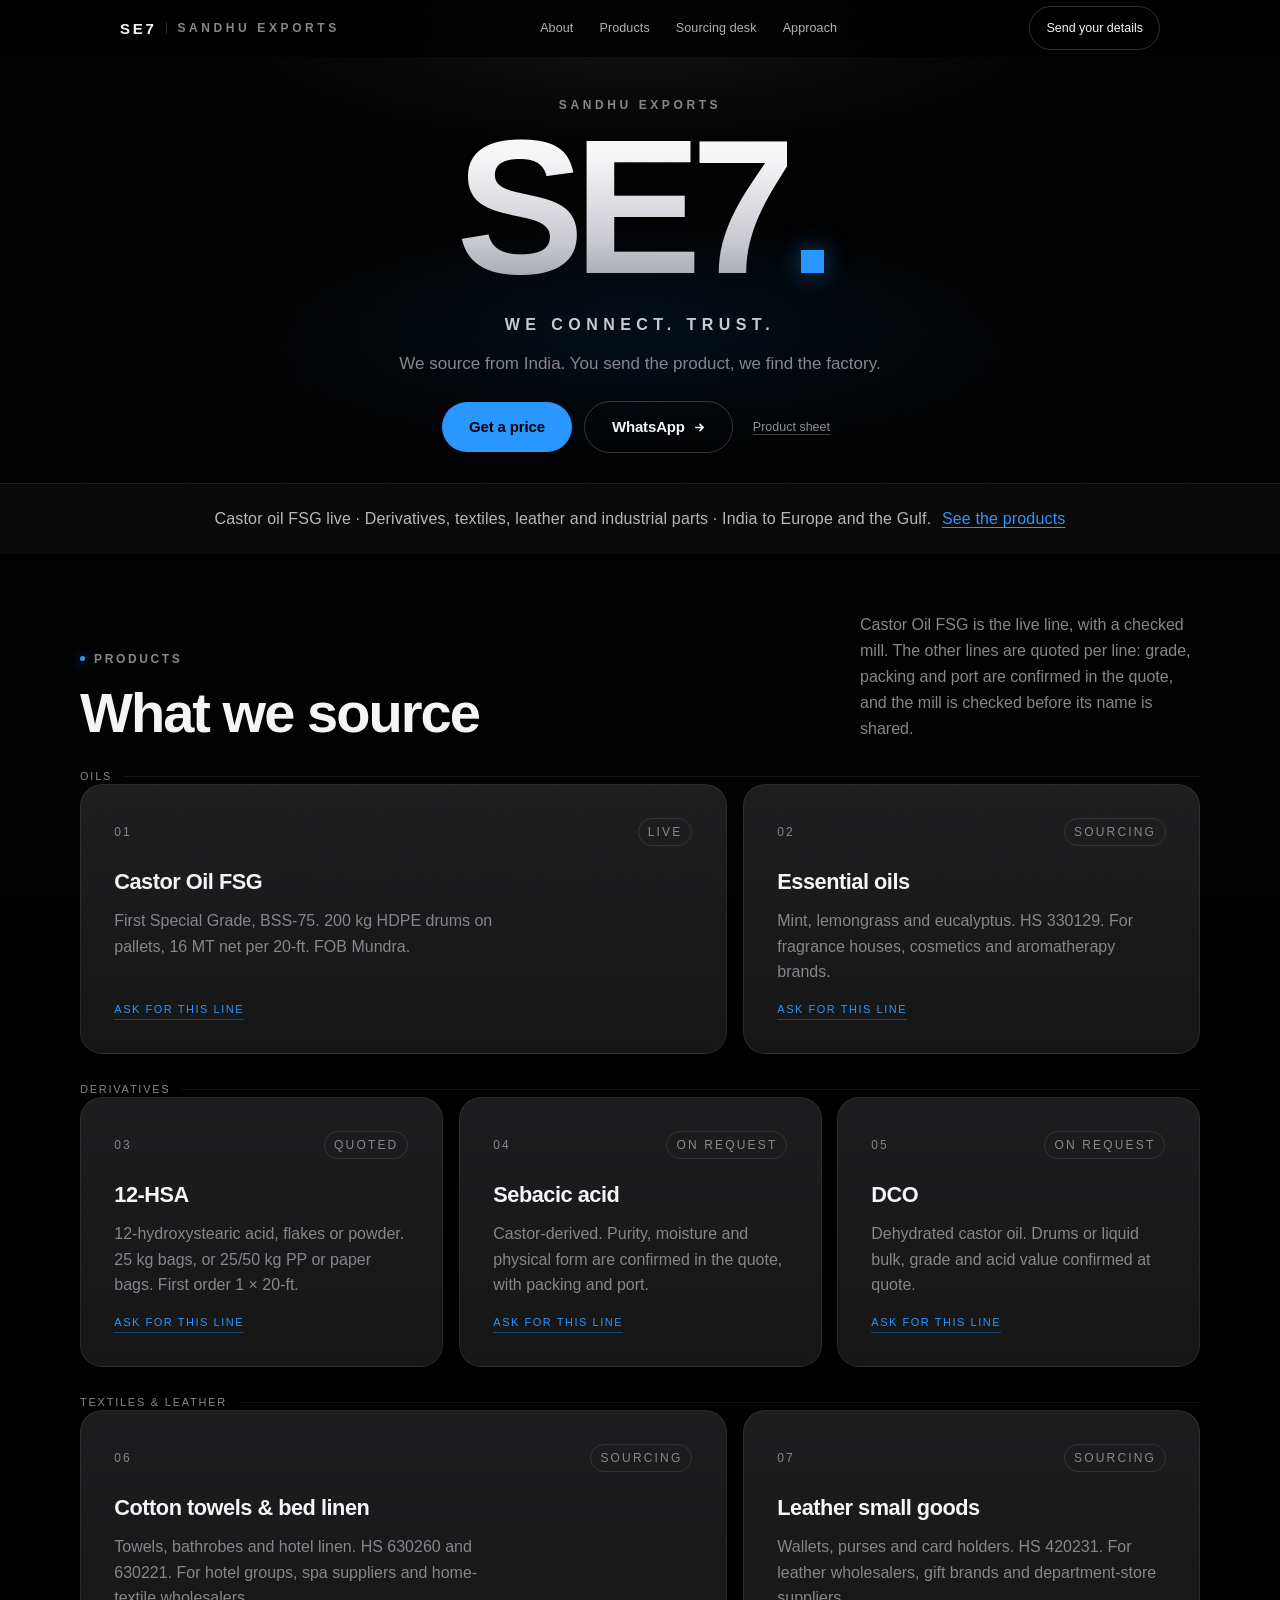
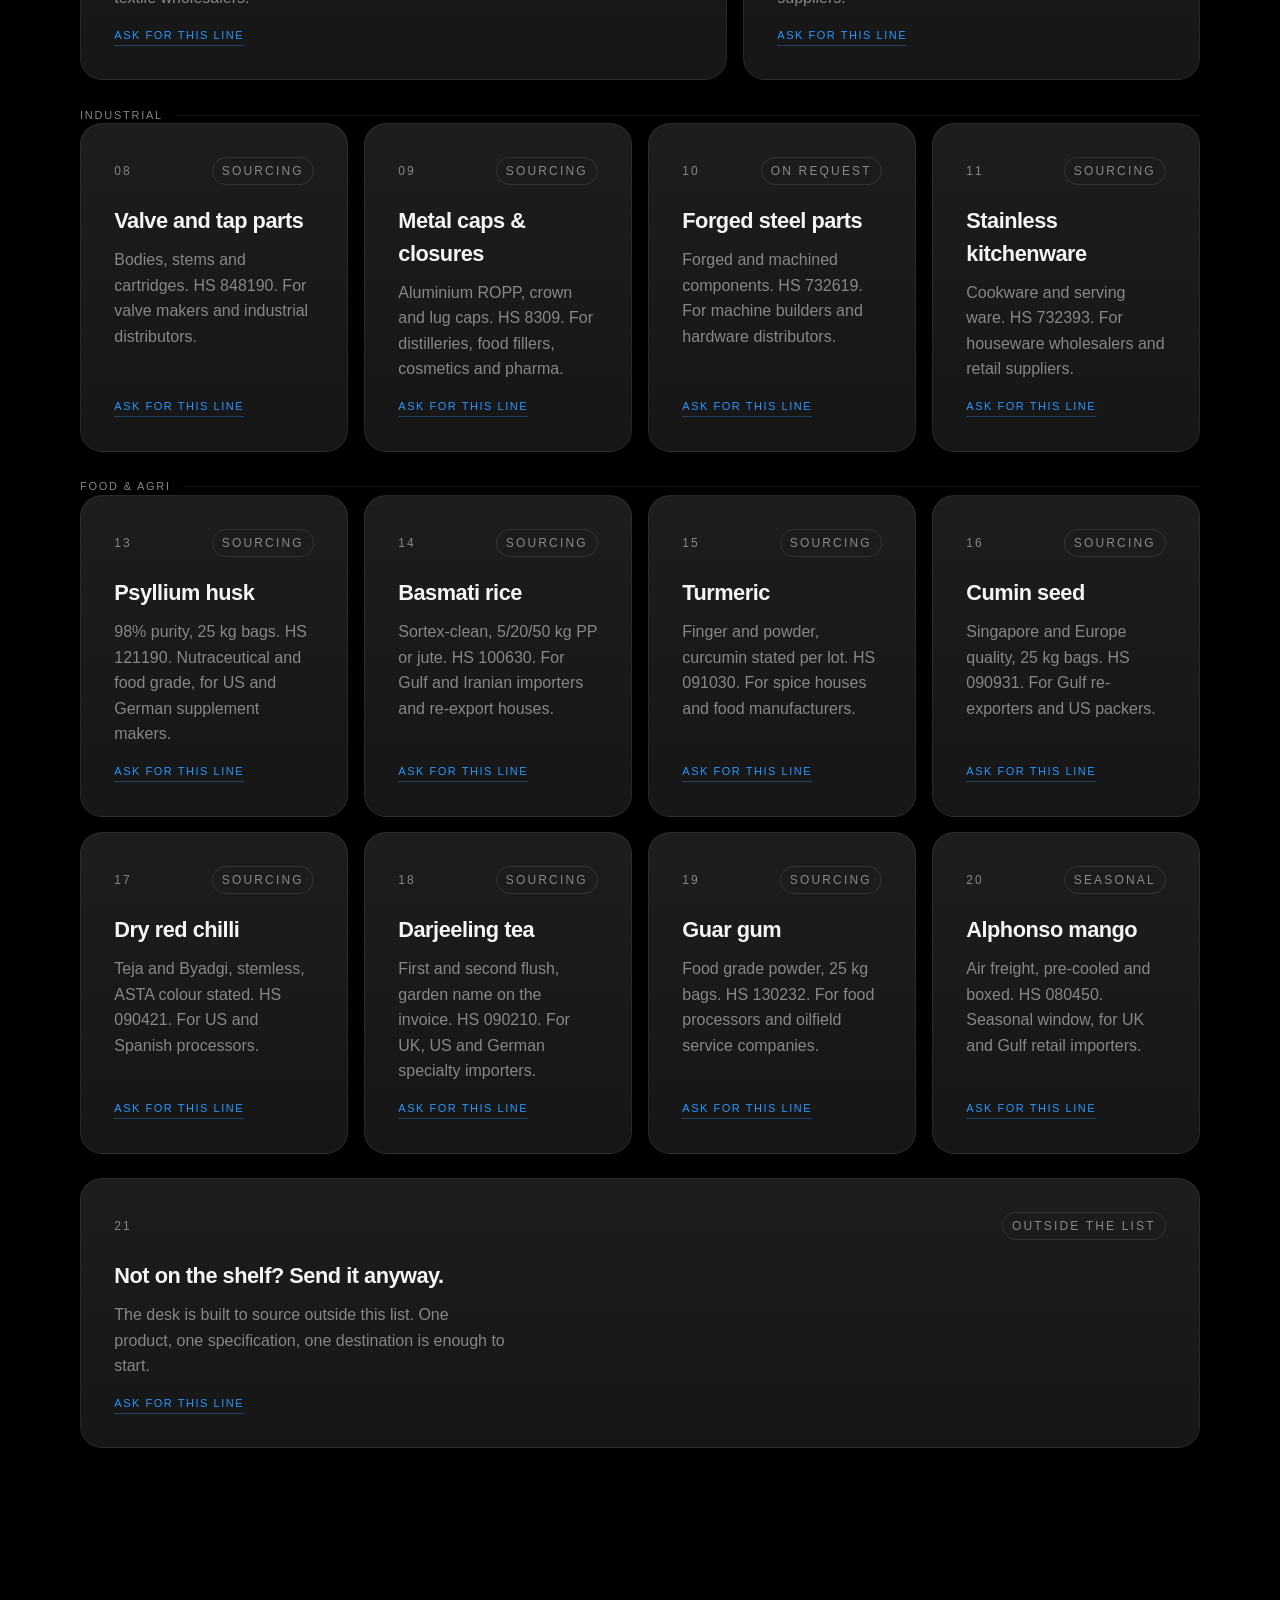
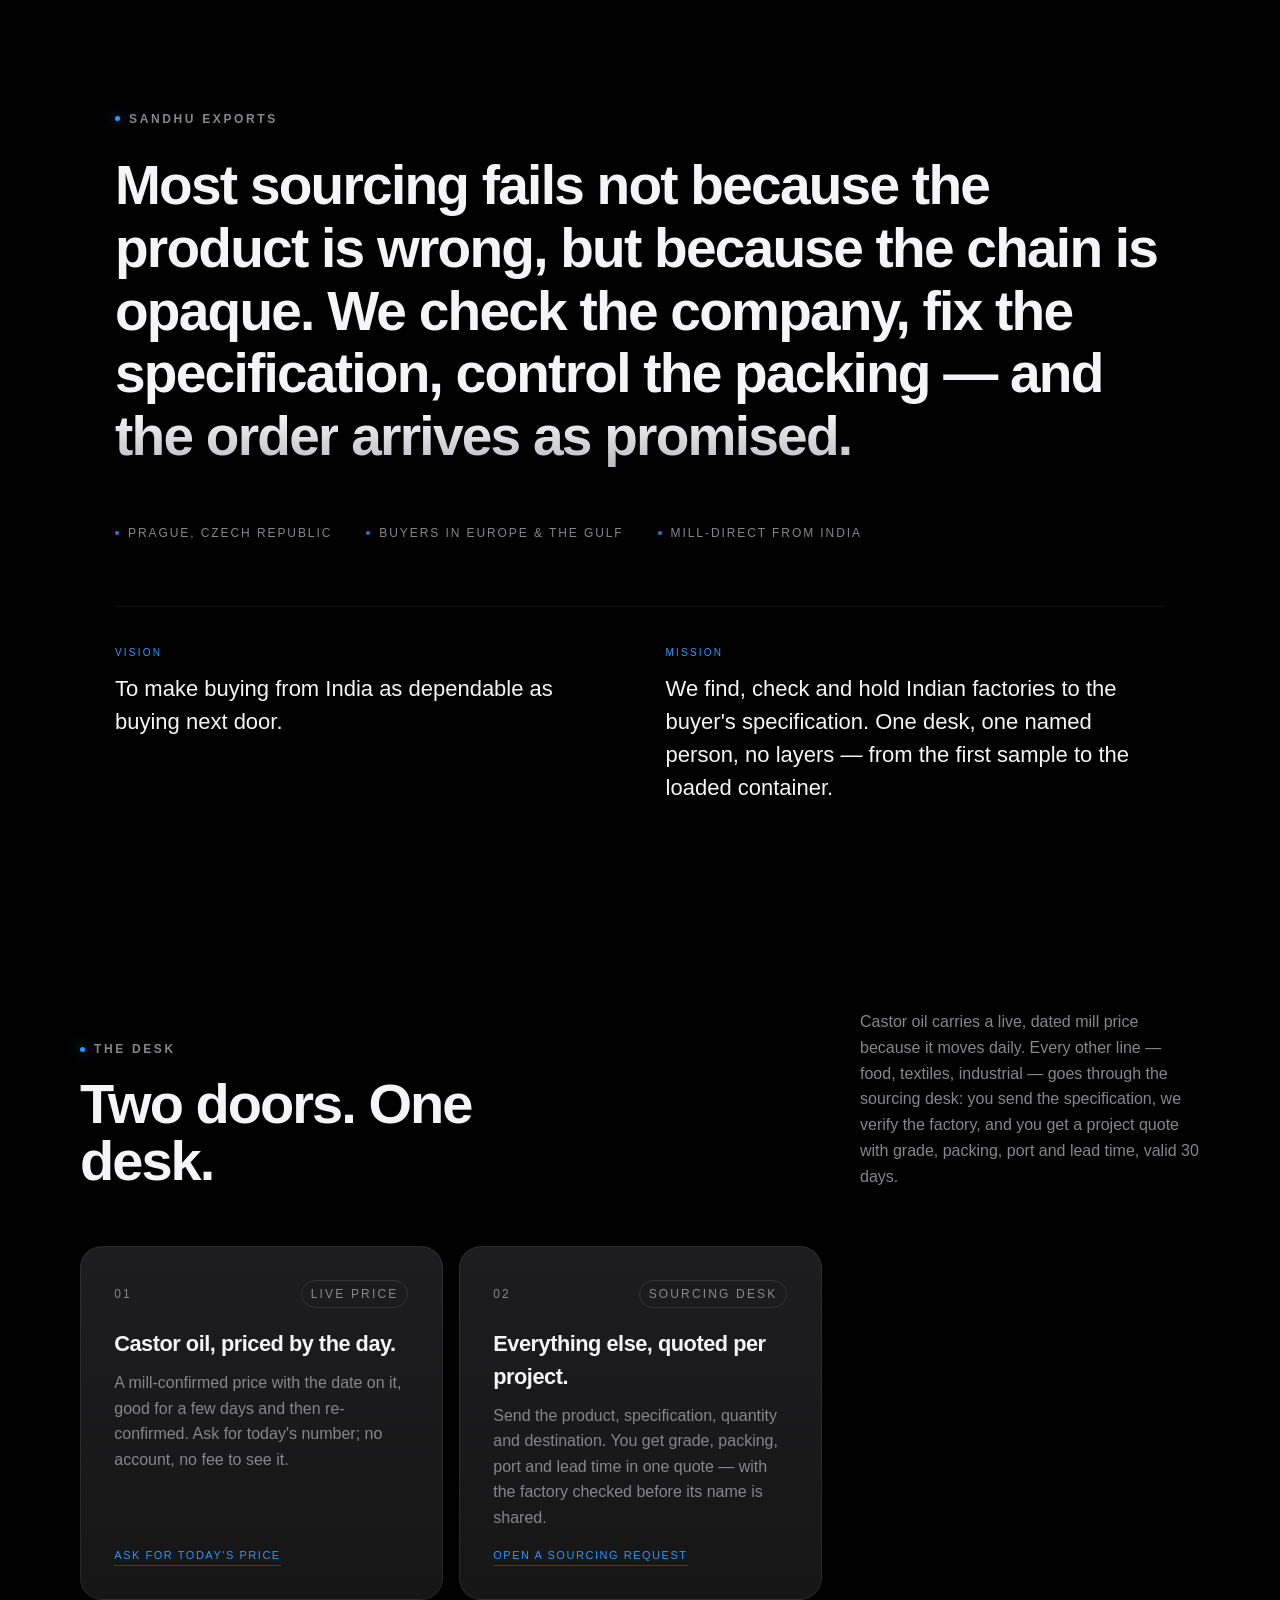
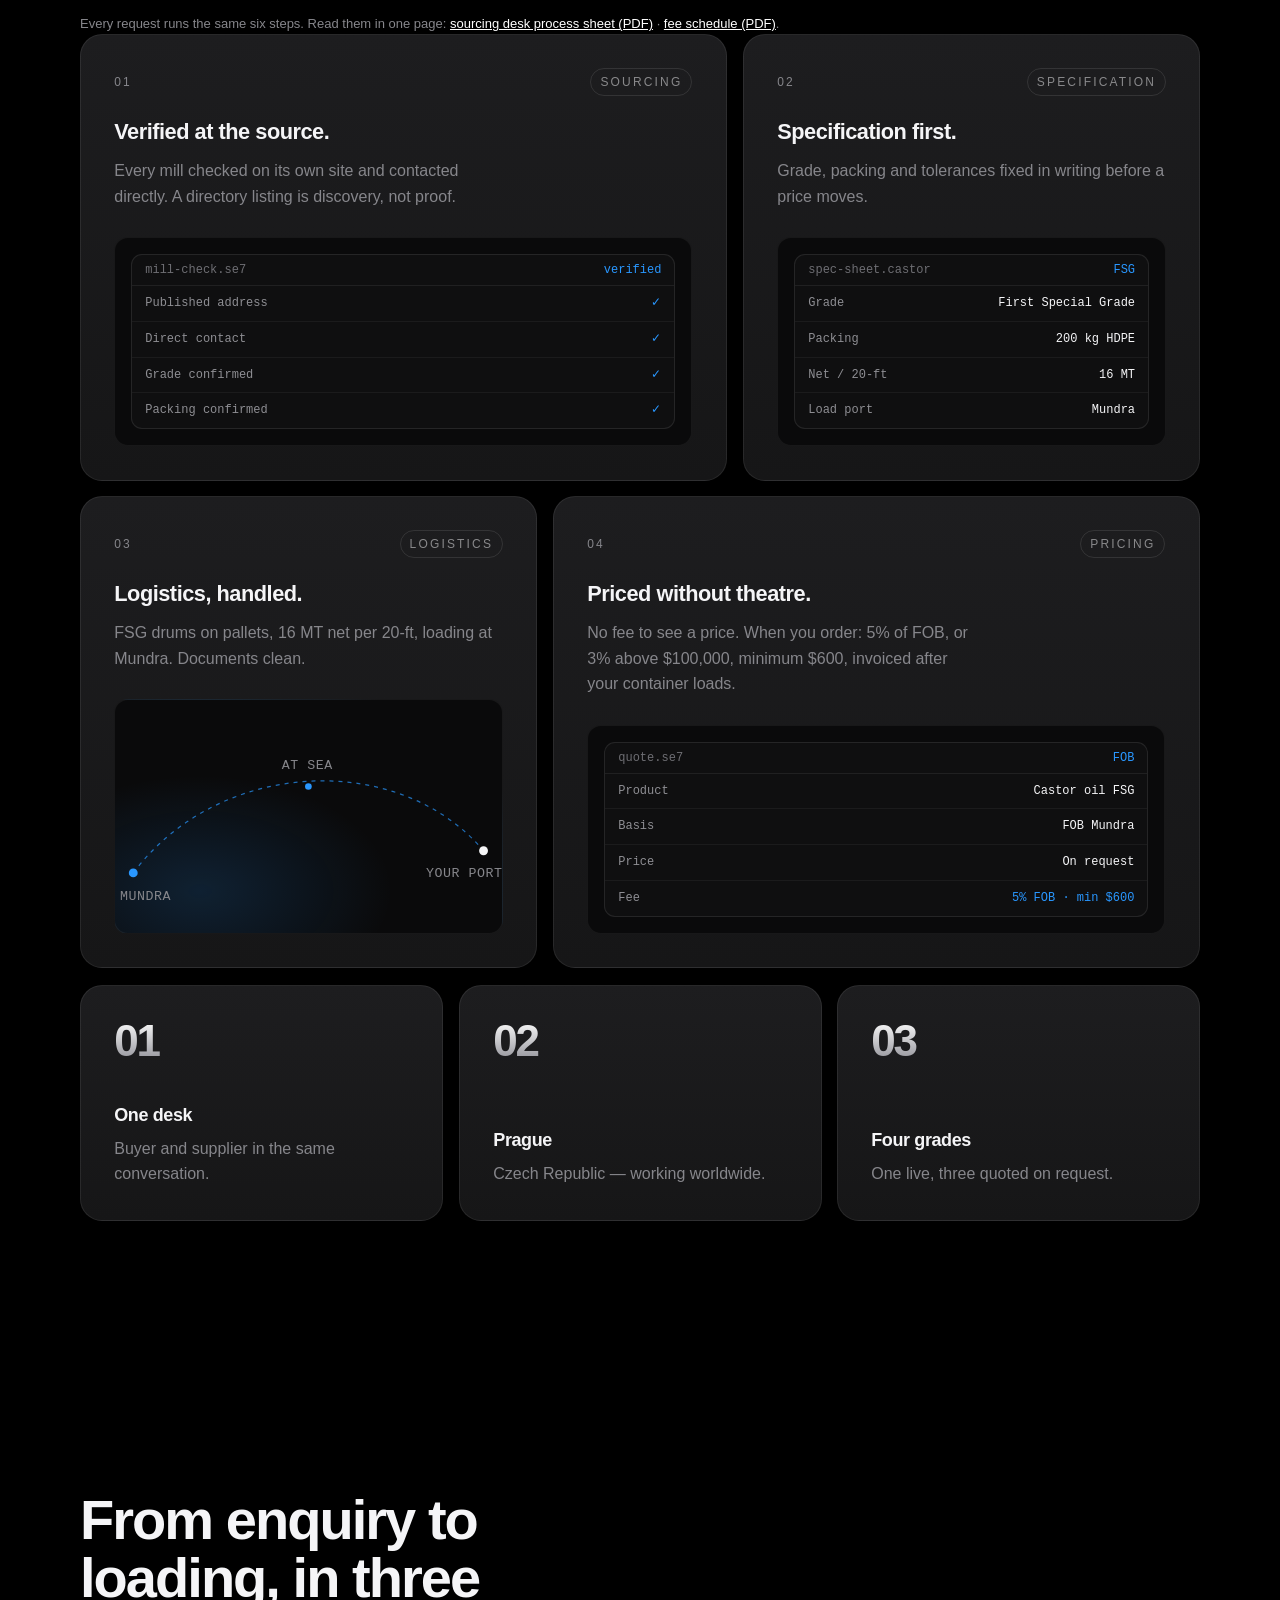
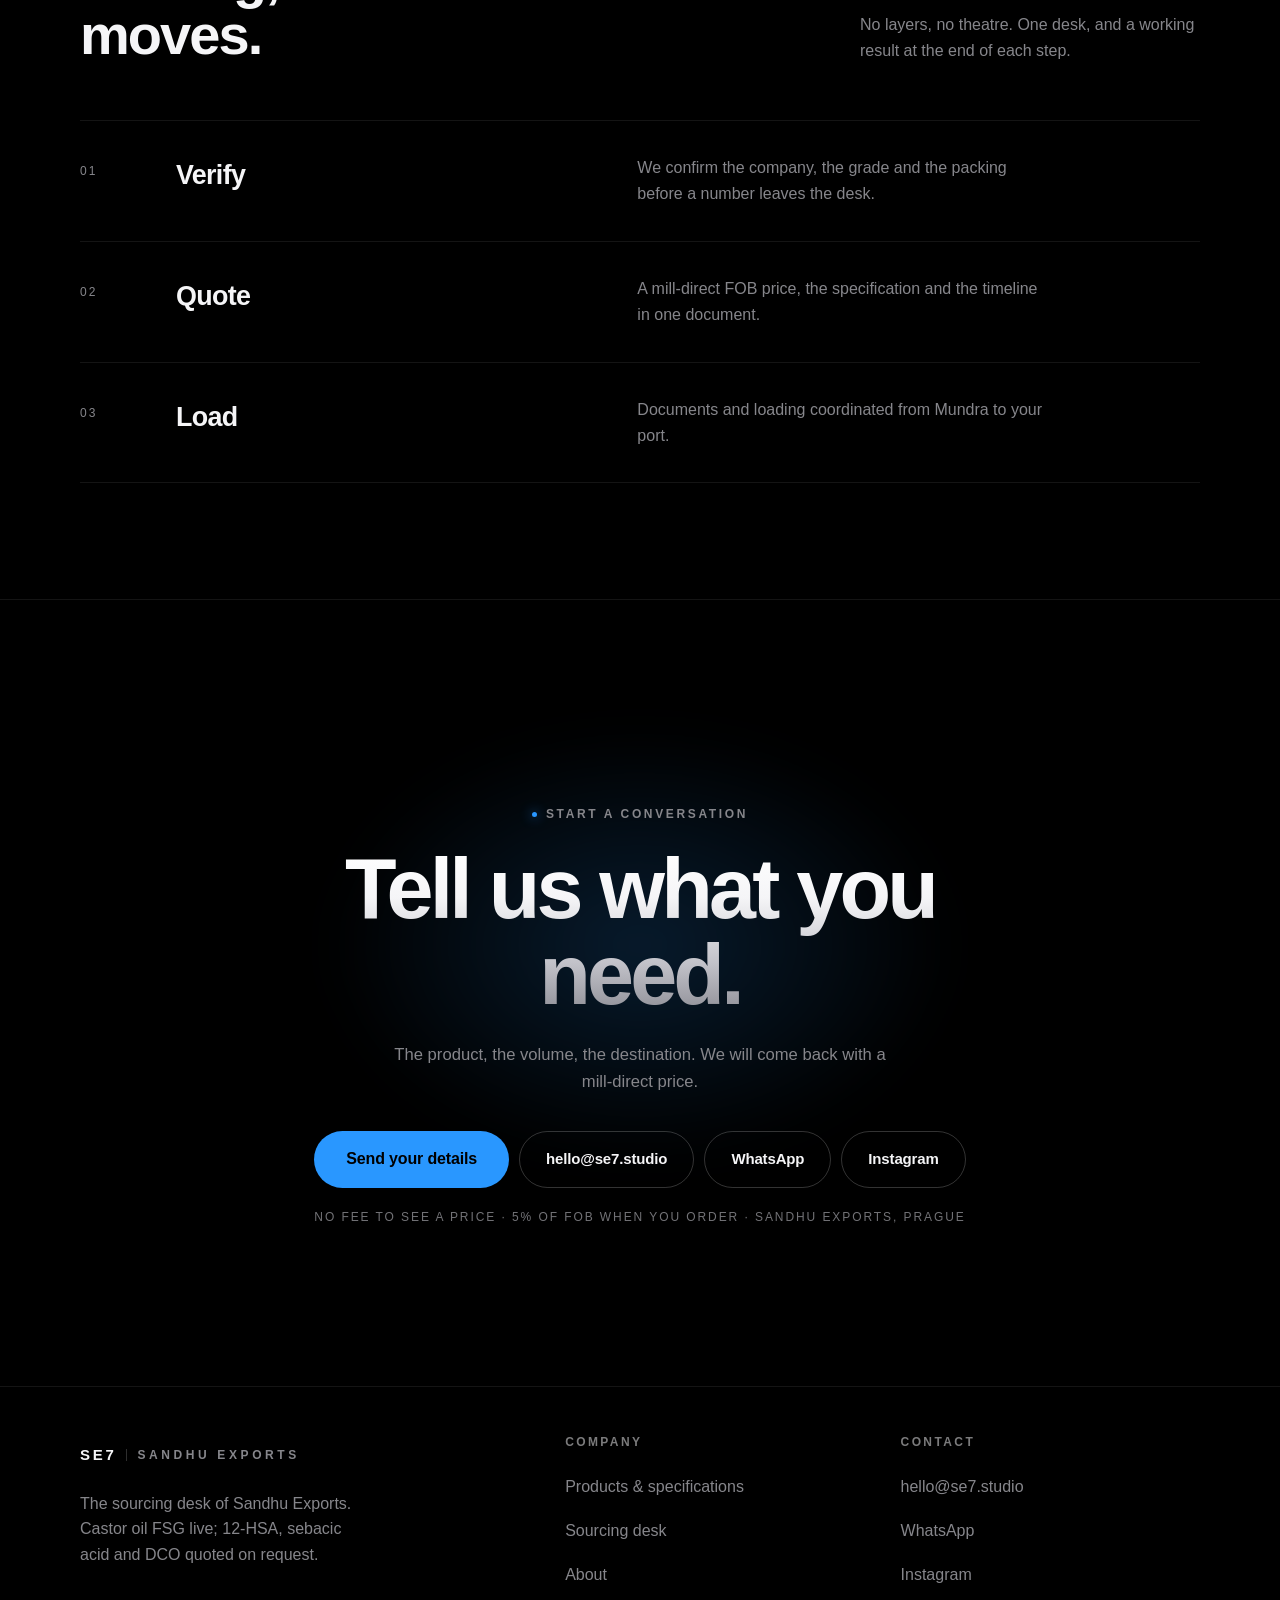
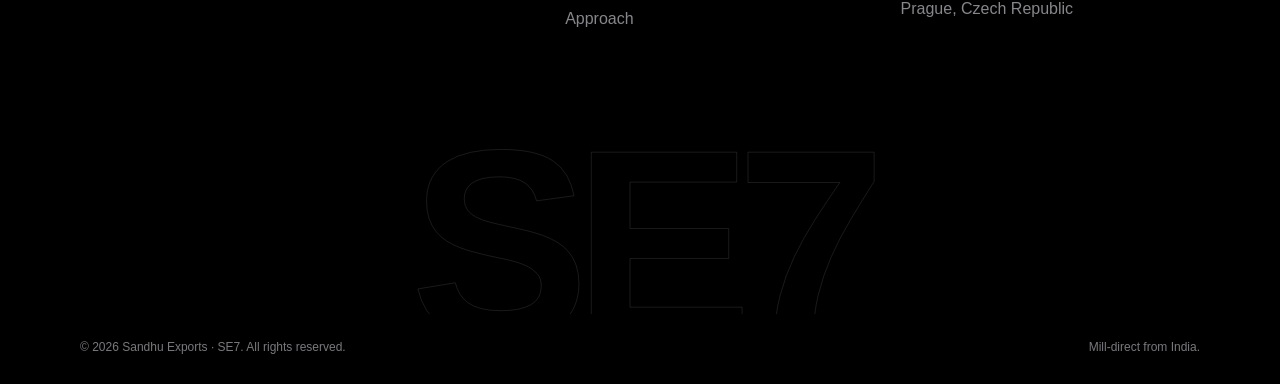
==== commit 2c1a359b: "Sourcing desk process sheet published and linked" ====
--- a/index.html
+++ b/index.html
@@ -1152,6 +1152,8 @@
         </article>
       </div>
 
+      <p class="reveal" style="margin:14px 0 0;font-size:13px;color:var(--muted)">Every request runs the same six steps. Read them in one page: <a href="se7-process-sheet.pdf" target="_blank" rel="noopener" style="color:#fff;text-decoration:underline">sourcing desk process sheet (PDF)</a> &middot; <a href="se7-fee-schedule.pdf" target="_blank" rel="noopener" style="color:#fff;text-decoration:underline">fee schedule (PDF)</a>.</p>
+
       <div class="bento" data-stagger>
         <article class="card card--7 reveal">
           <div class="card__top"><span class="card__idx">01</span><span class="card__tag">Sourcing</span></div>
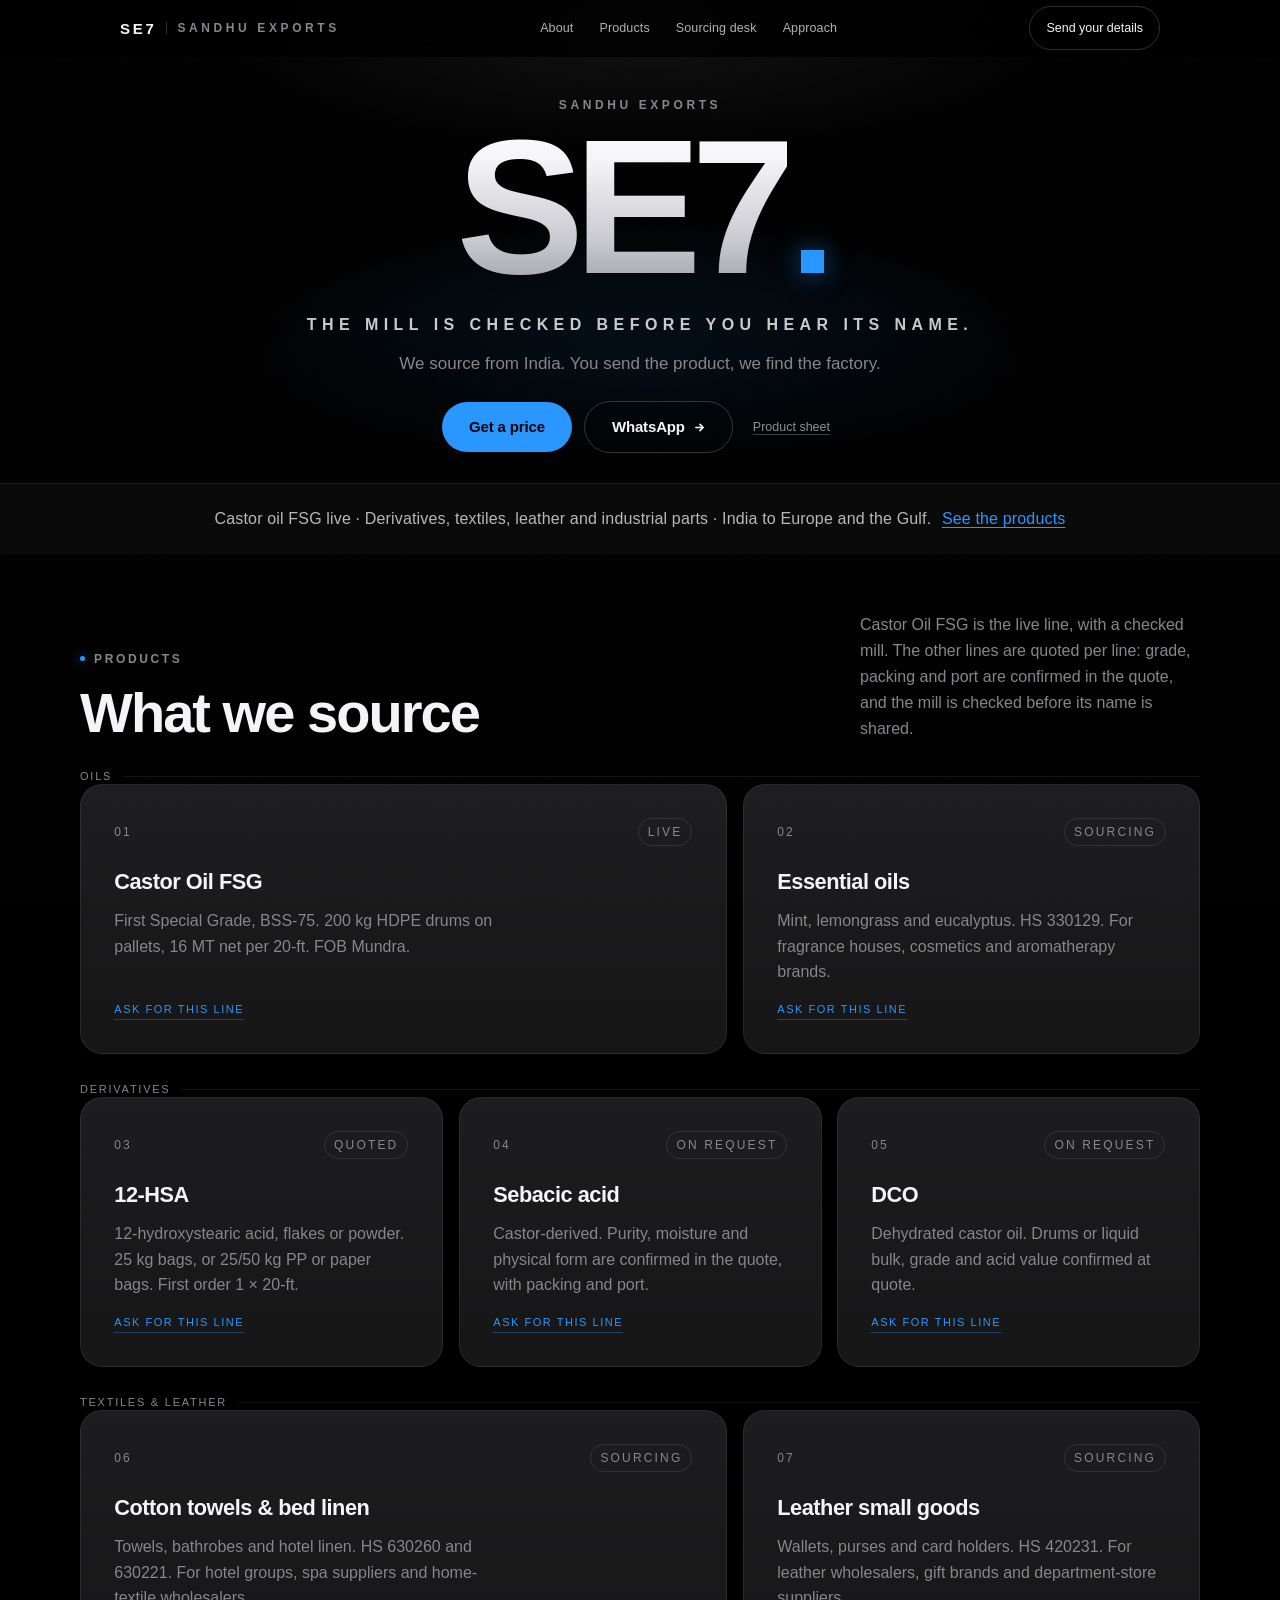
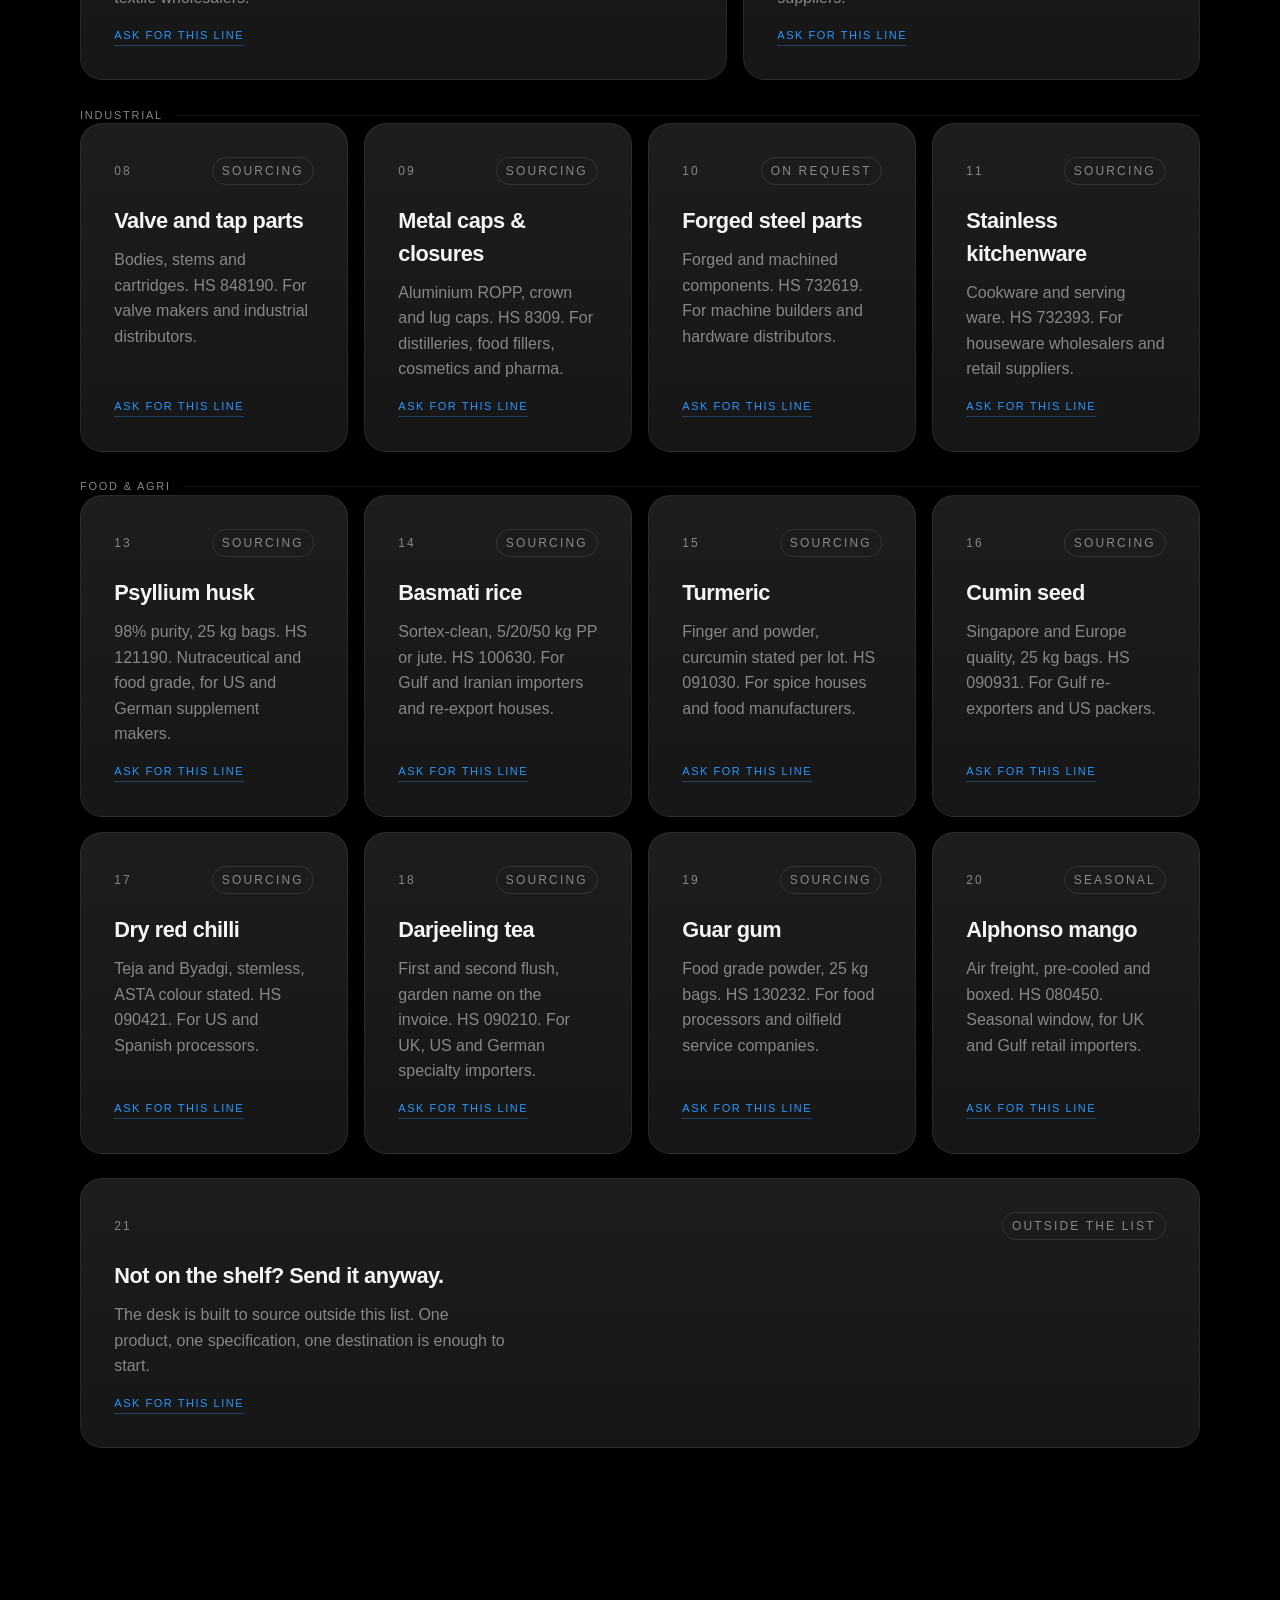
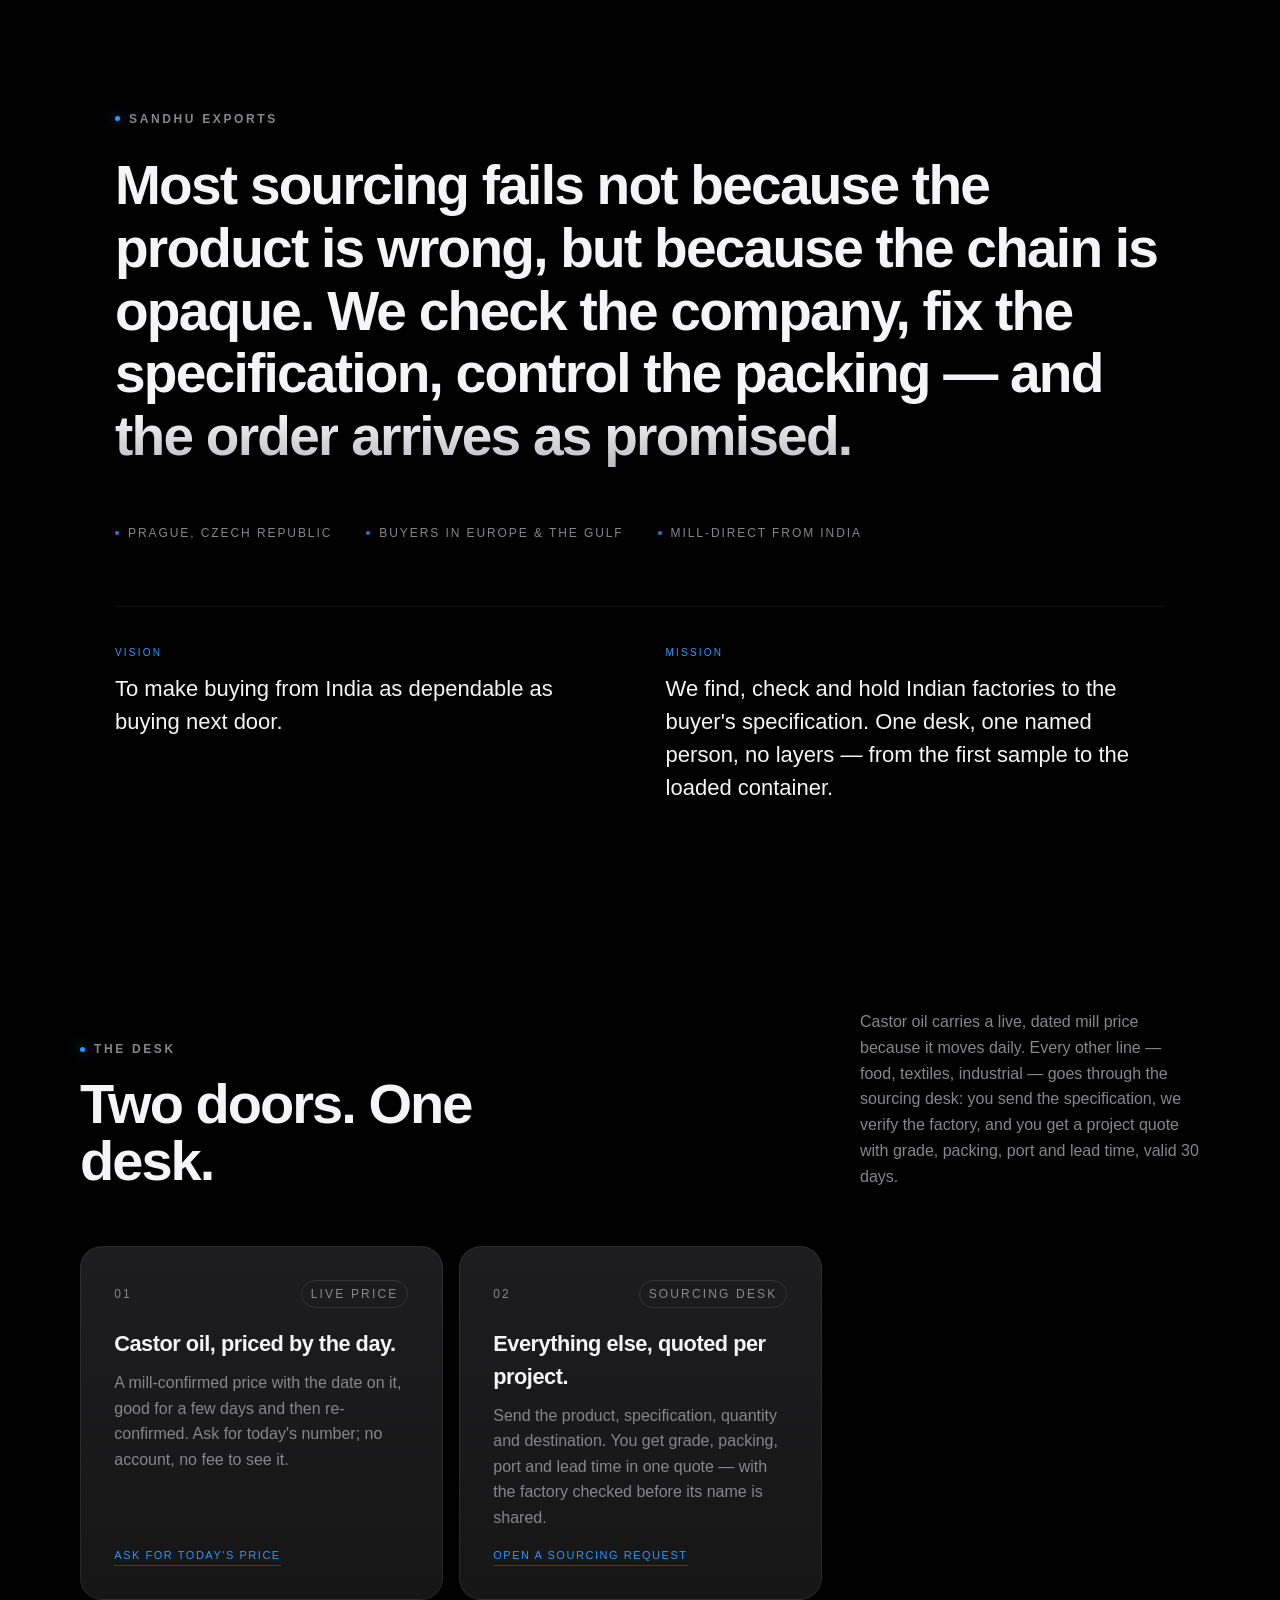
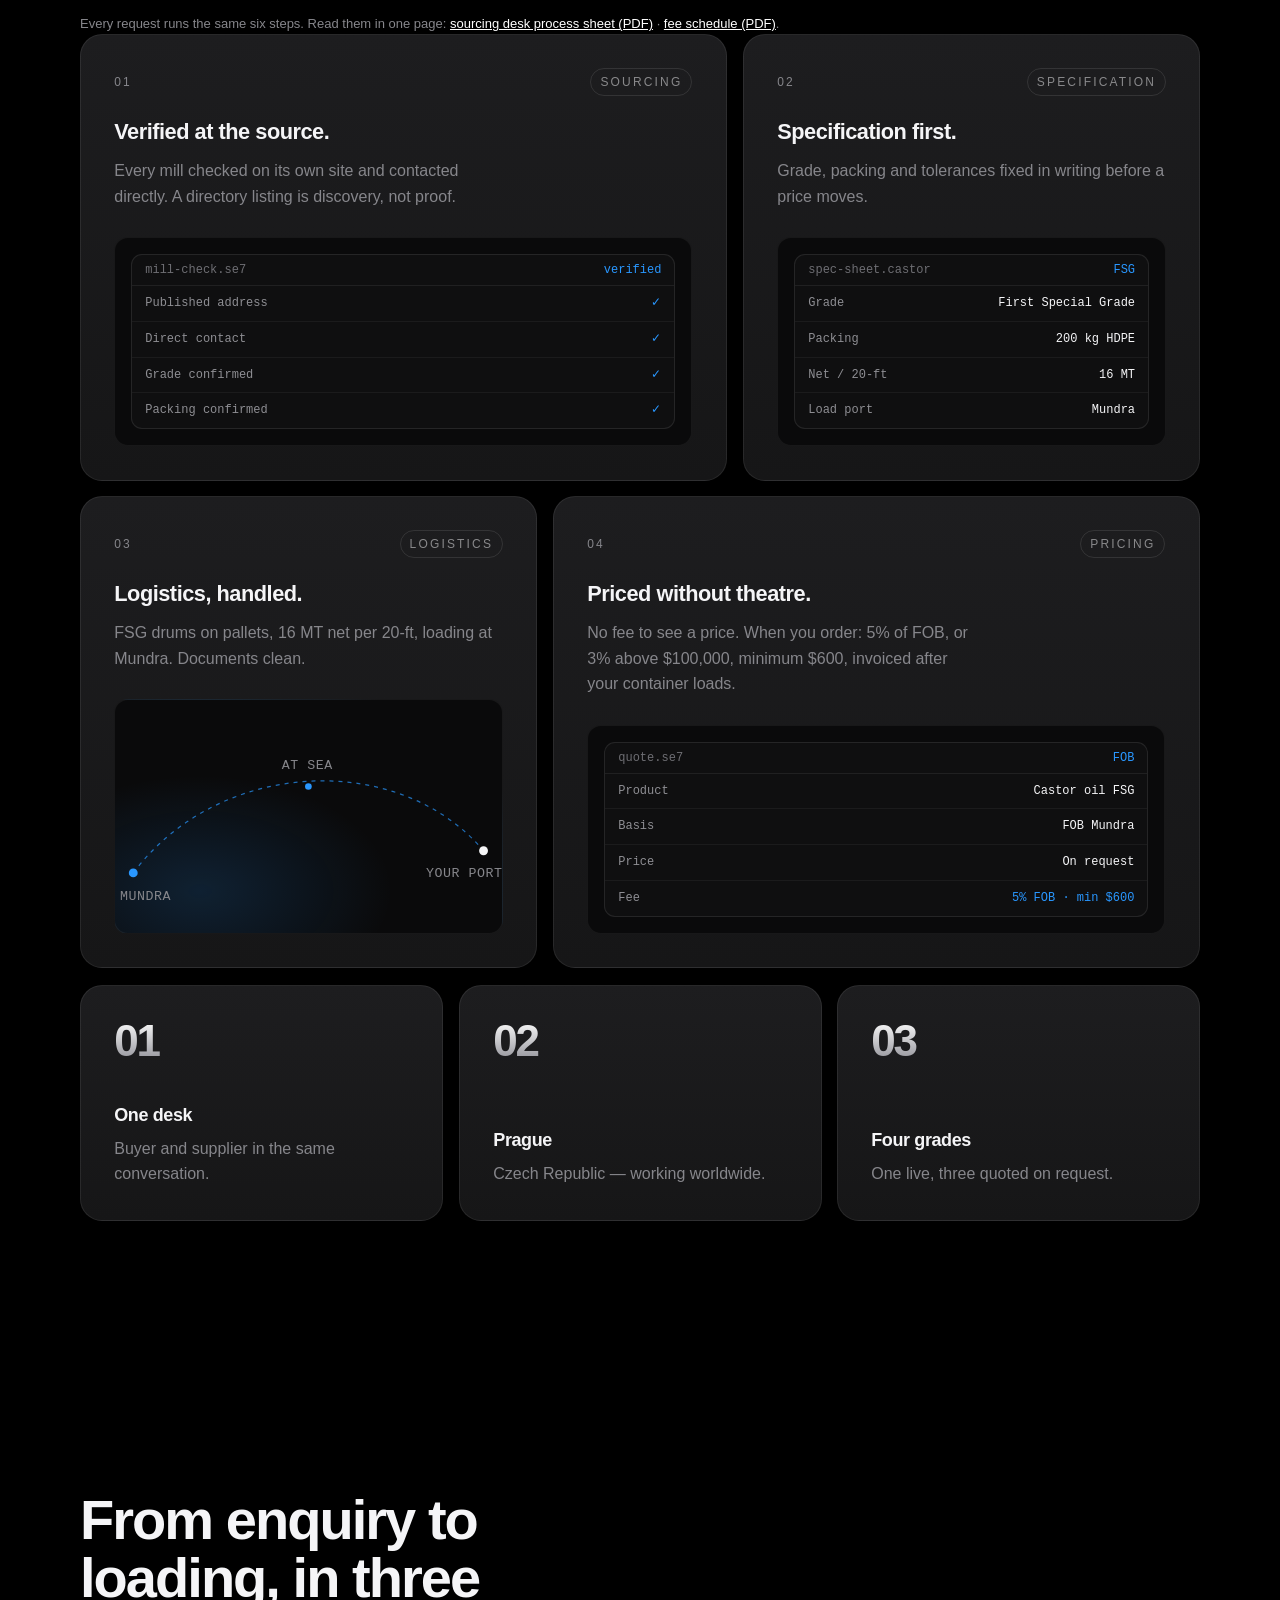
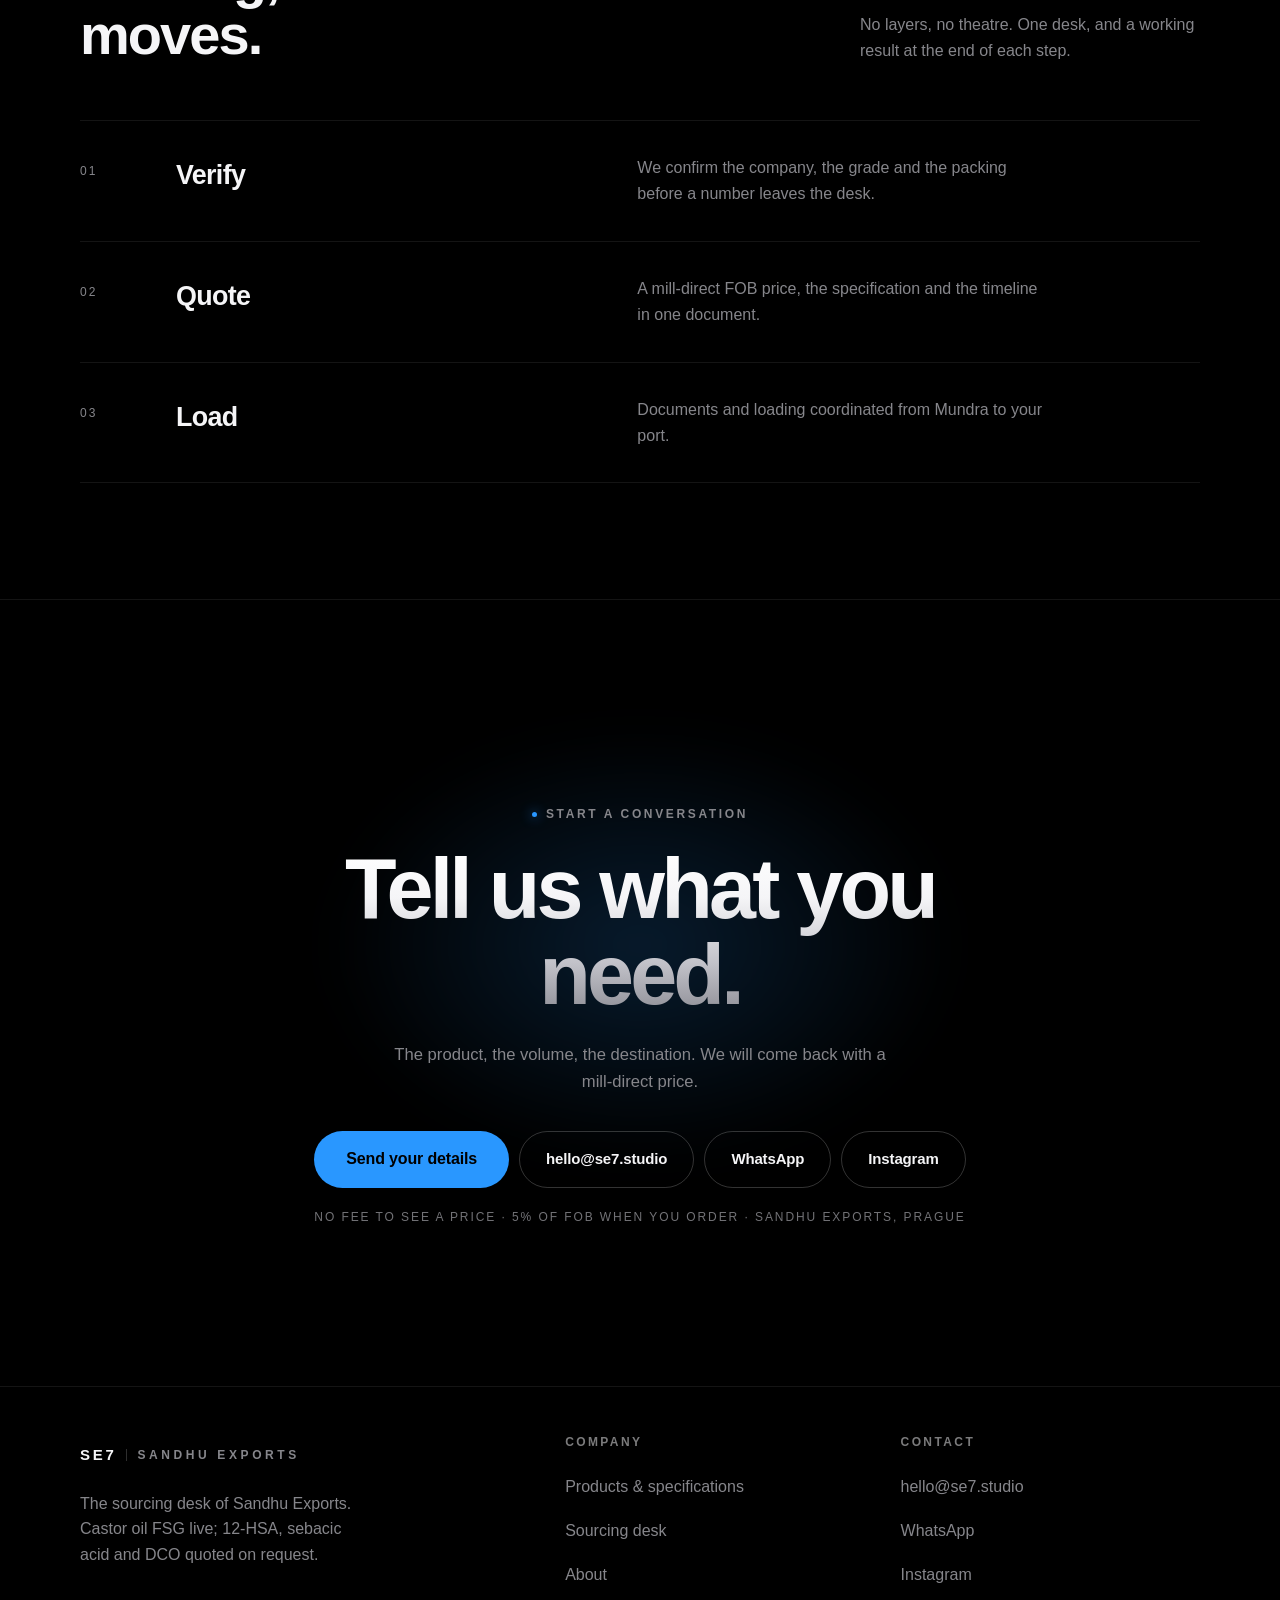
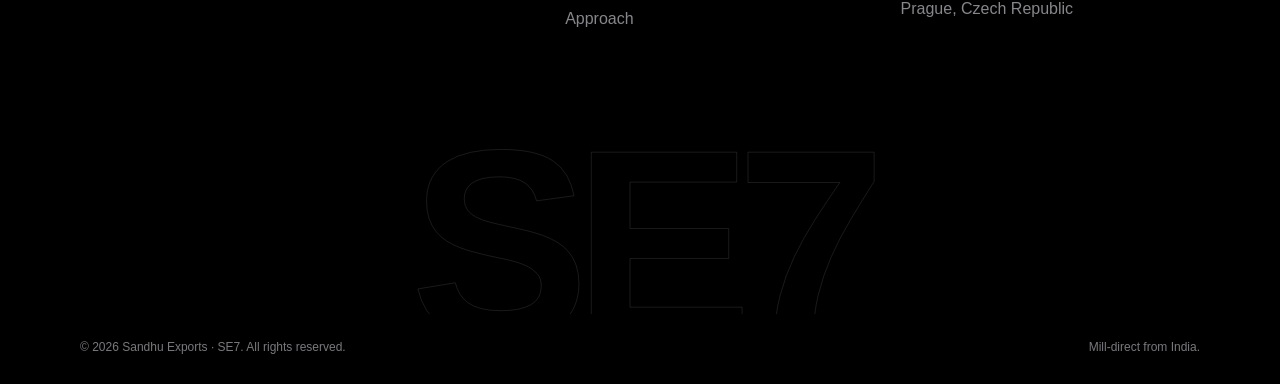
==== commit 24c72538: "Tagline: lead with the proof claim, not 'we connect'" ====
--- a/index.html
+++ b/index.html
@@ -890,7 +890,7 @@
     <div class="hero__bg" aria-hidden="true"></div>
     <span class="hero__kicker">Sandhu Exports</span>
     <div class="hero__logo"><span class="hero__logo-text">SE7</span><span class="hero__logo-square" aria-hidden="true"></span></div>
-    <p class="hero__tagline">We connect. Trust.</p>
+    <p class="hero__tagline">The mill is checked before you hear its name.</p>
     <h1 class="hero__sub">We source from India. You send the product, we find the factory.</h1>
     <div class="hero__actions">
       <a class="btn btn--primary" href="start.html?v=p1b2">Get a price</a>
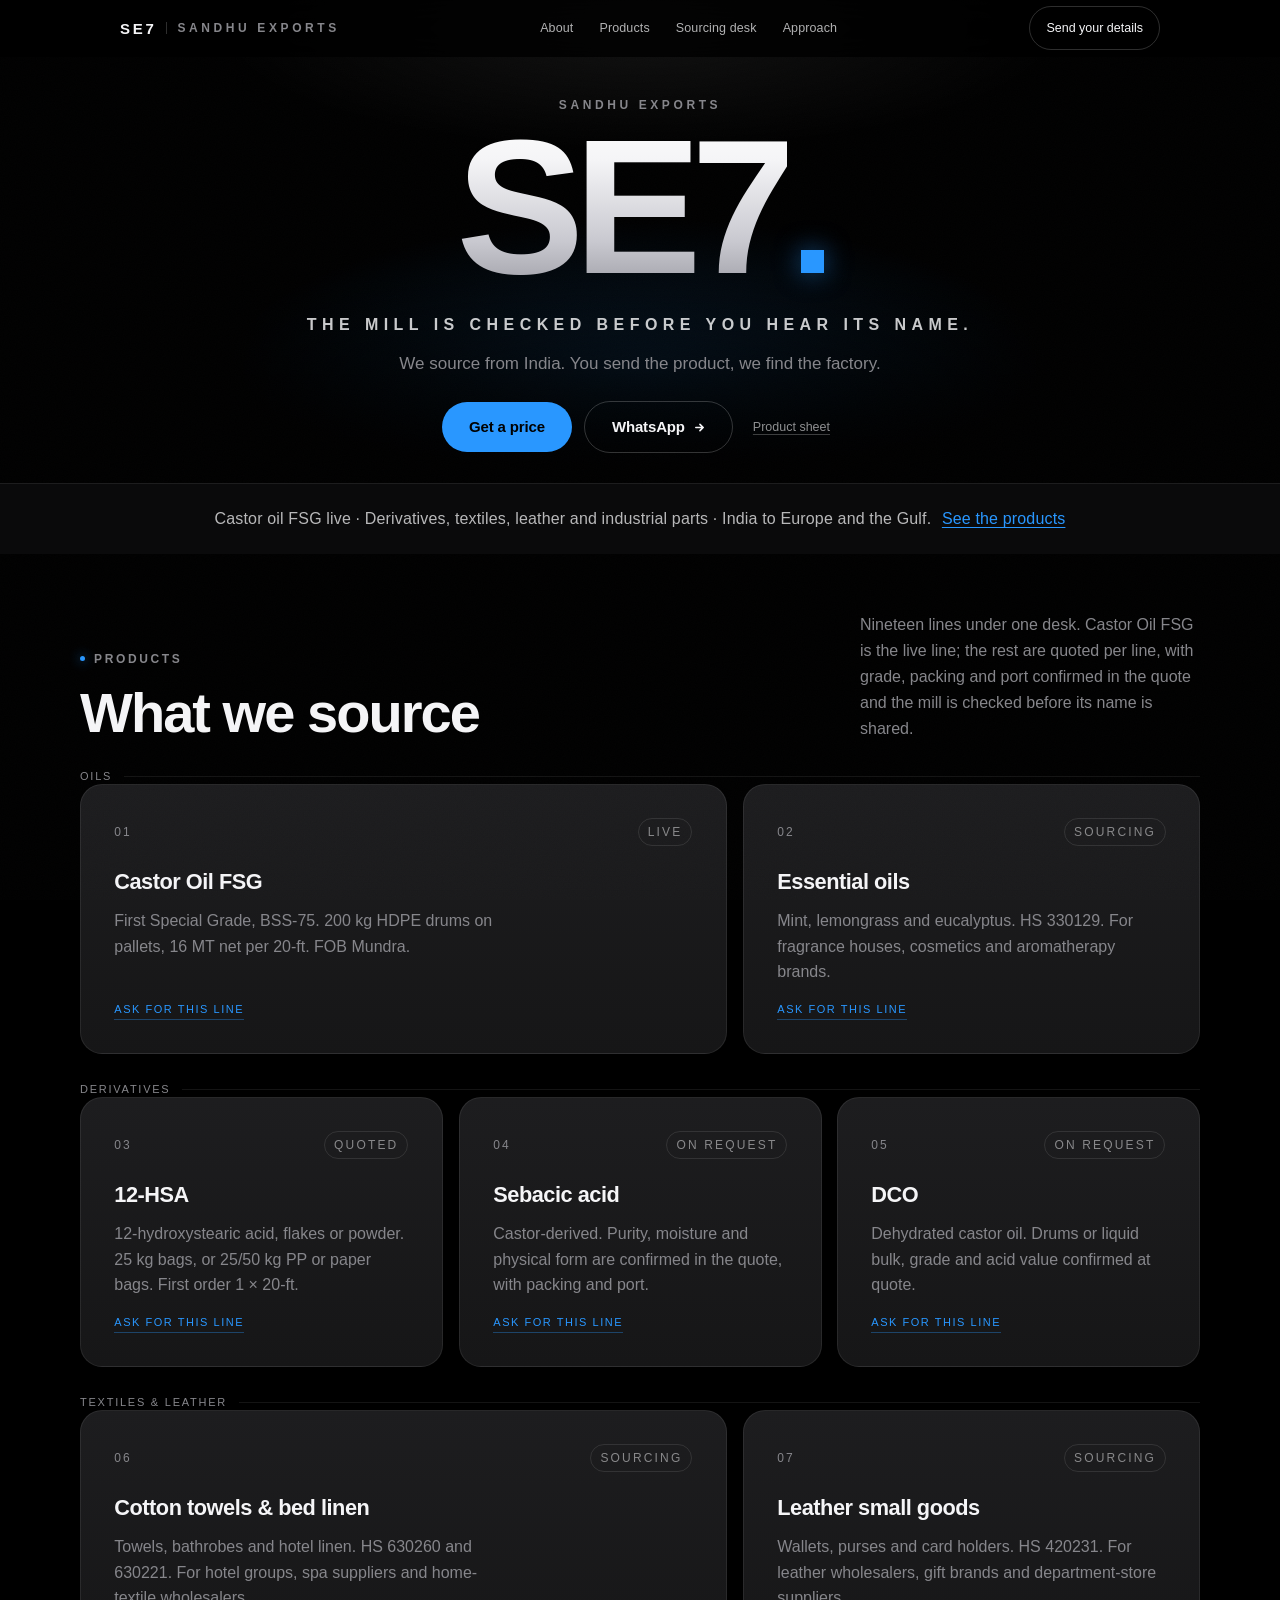
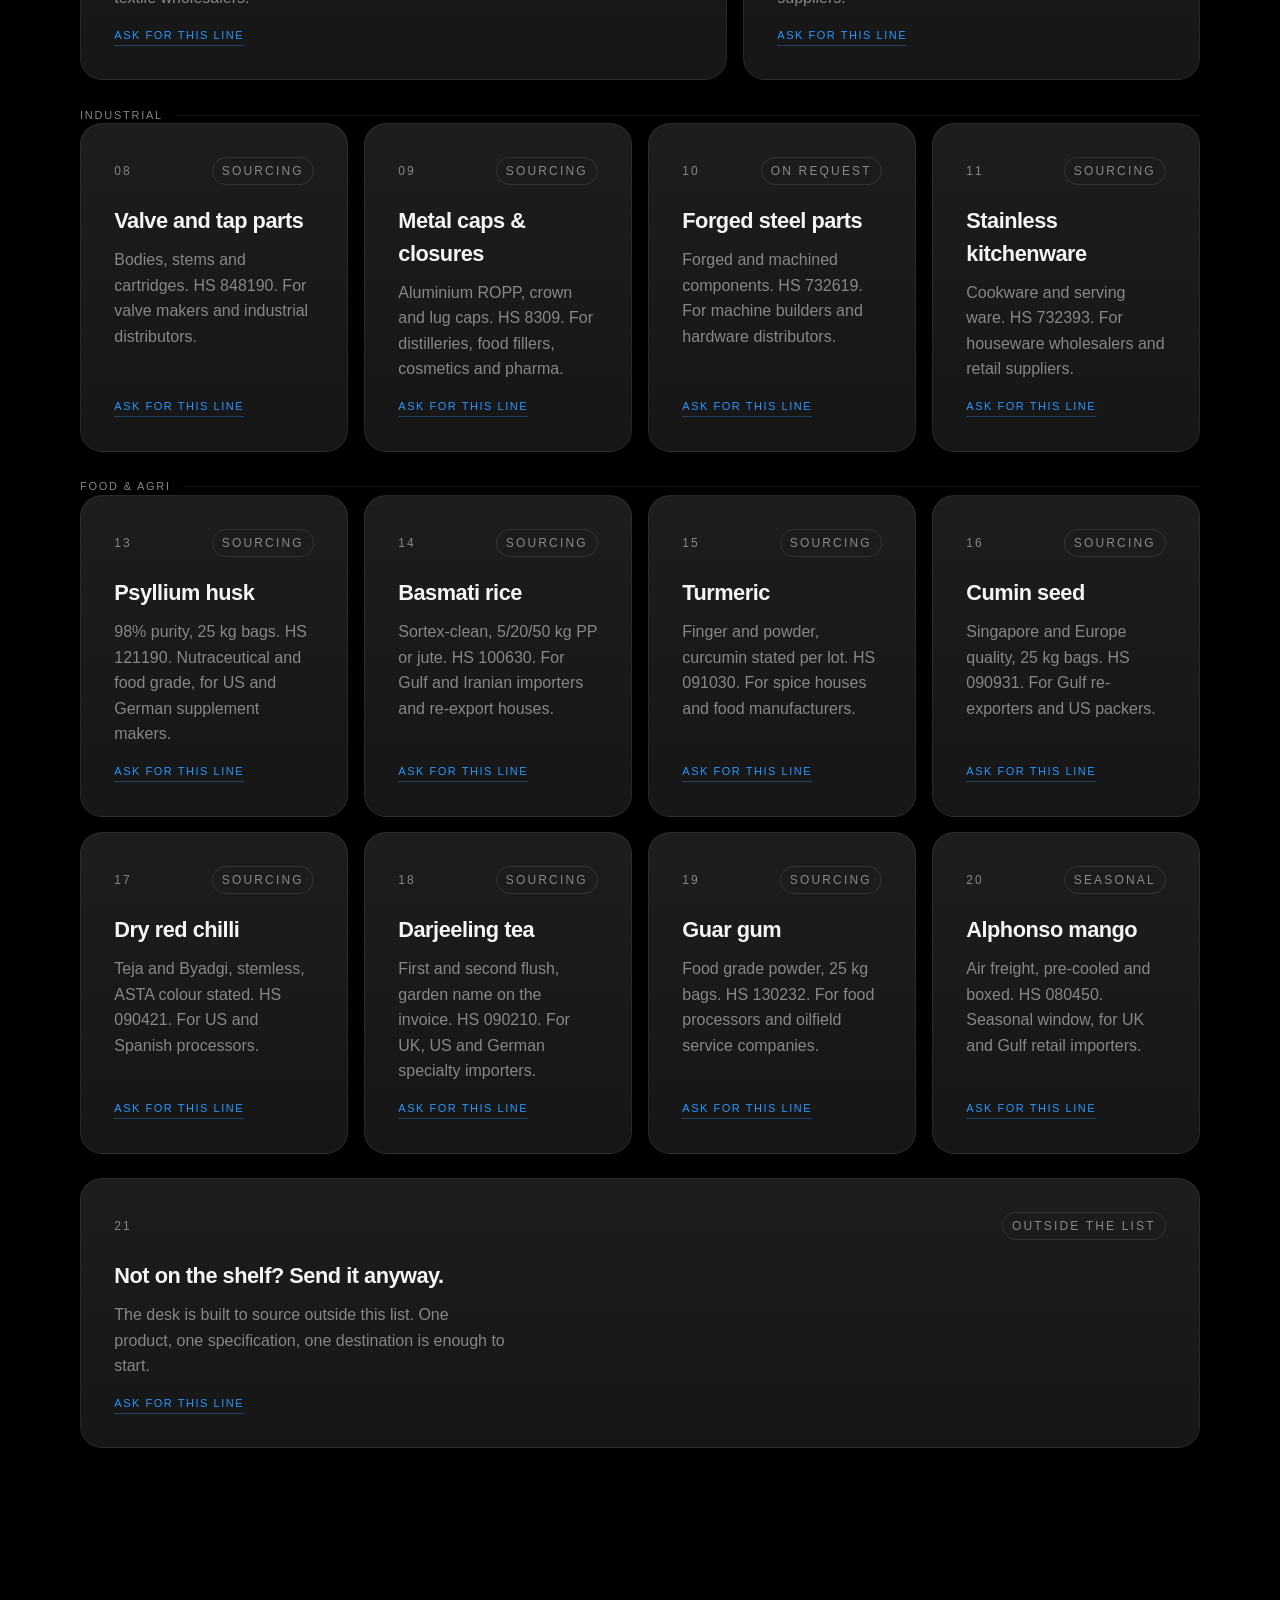
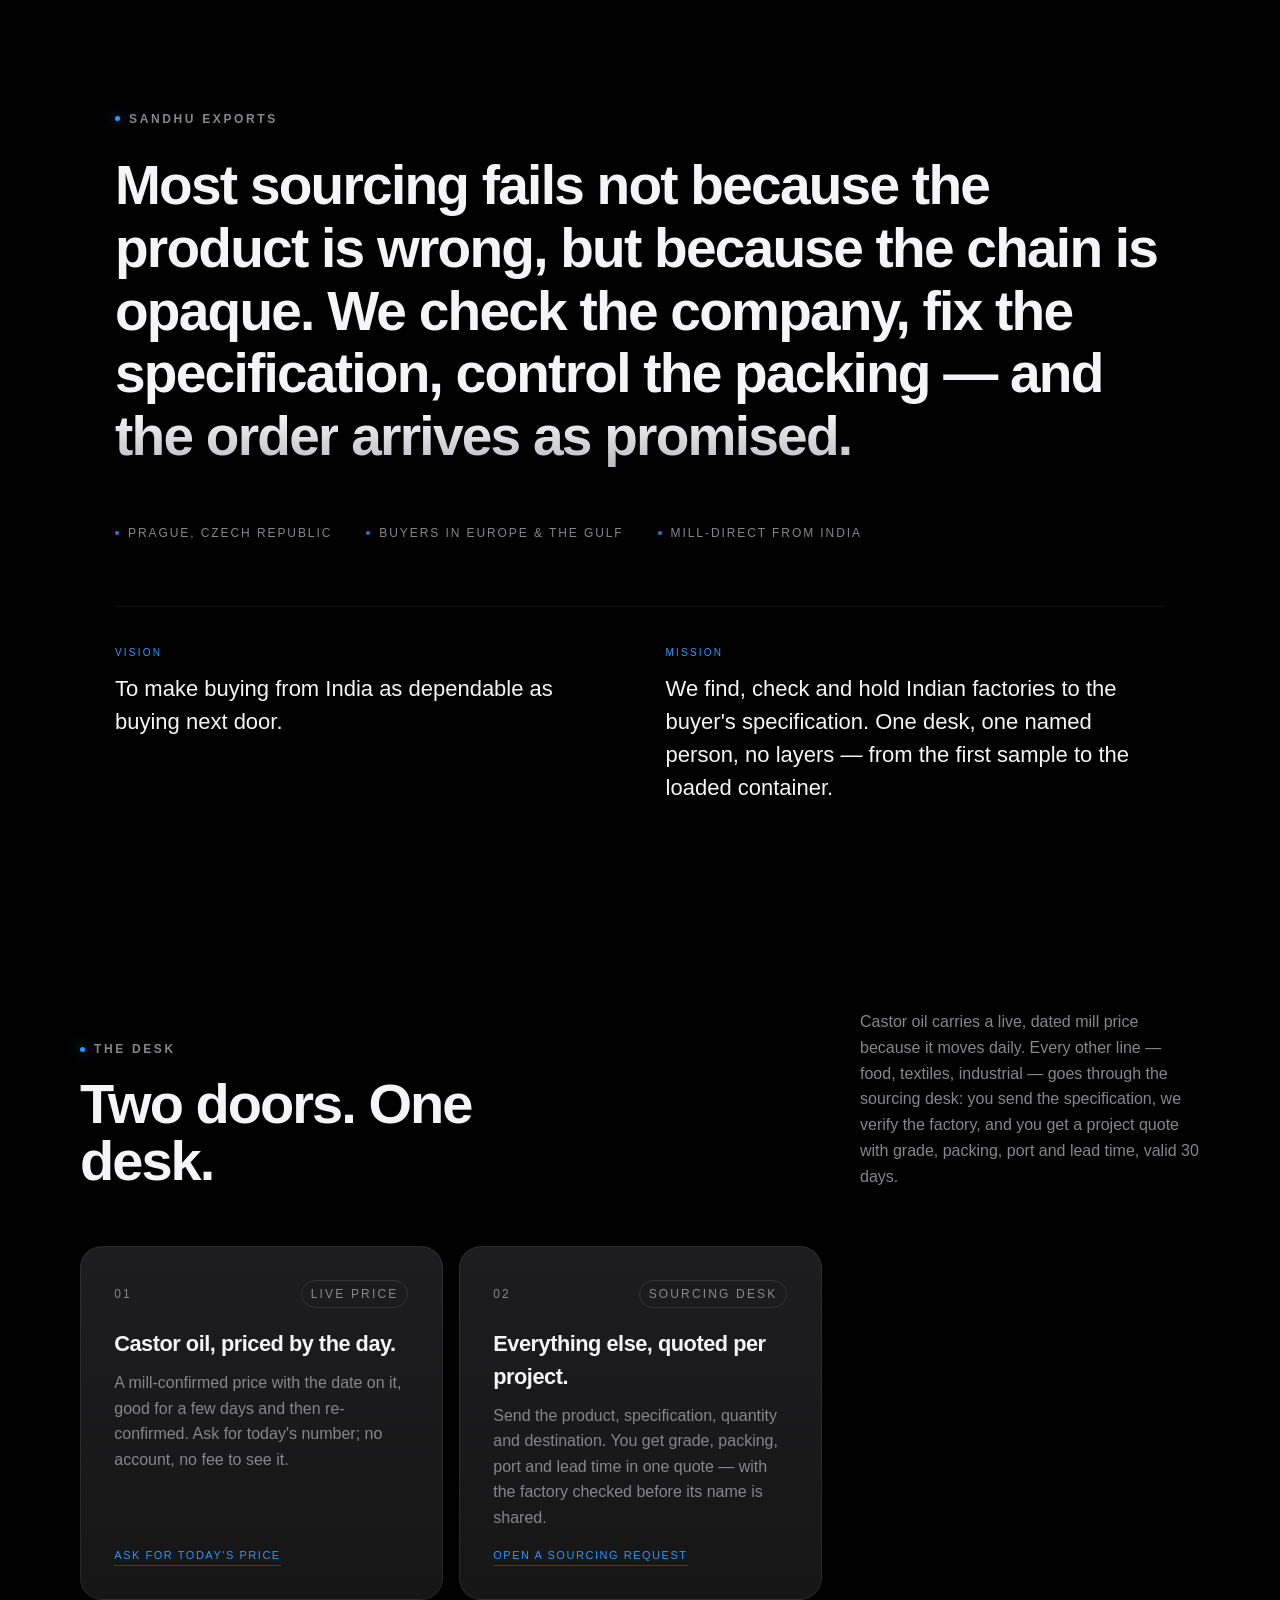
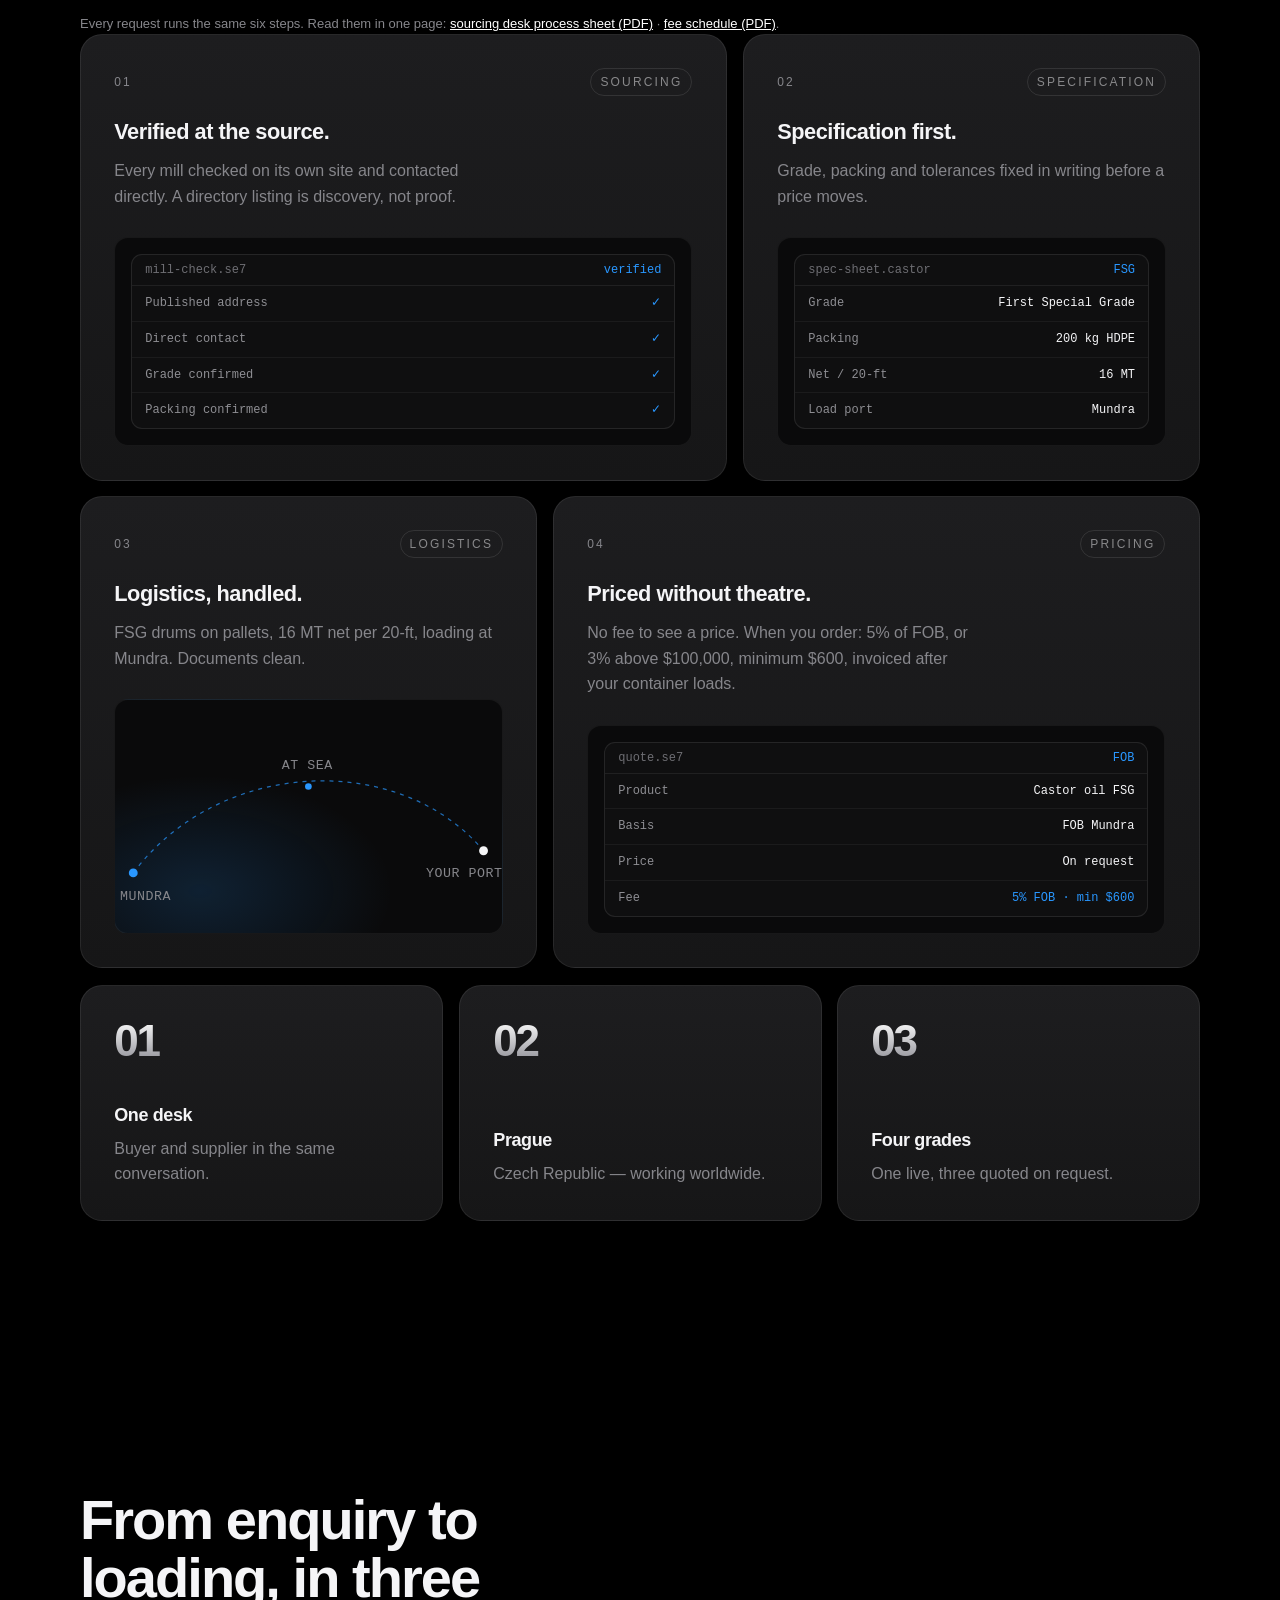
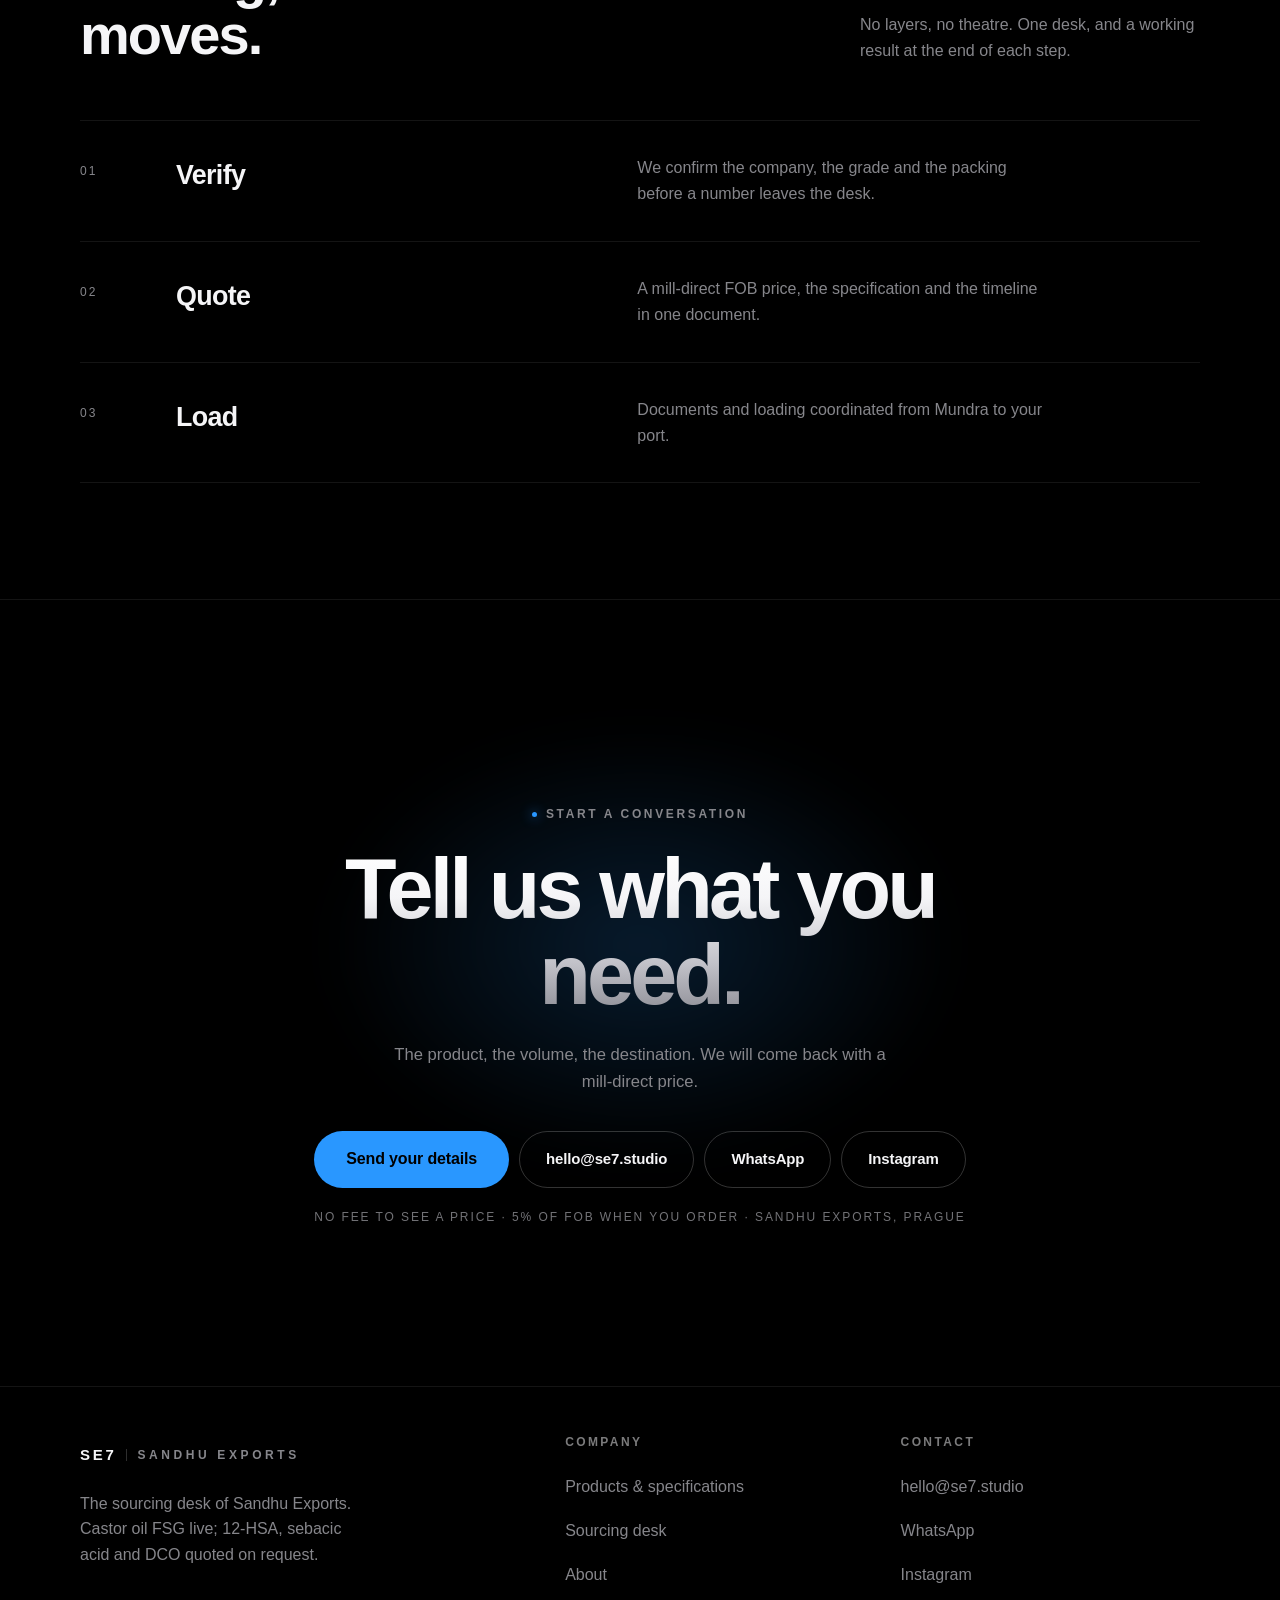
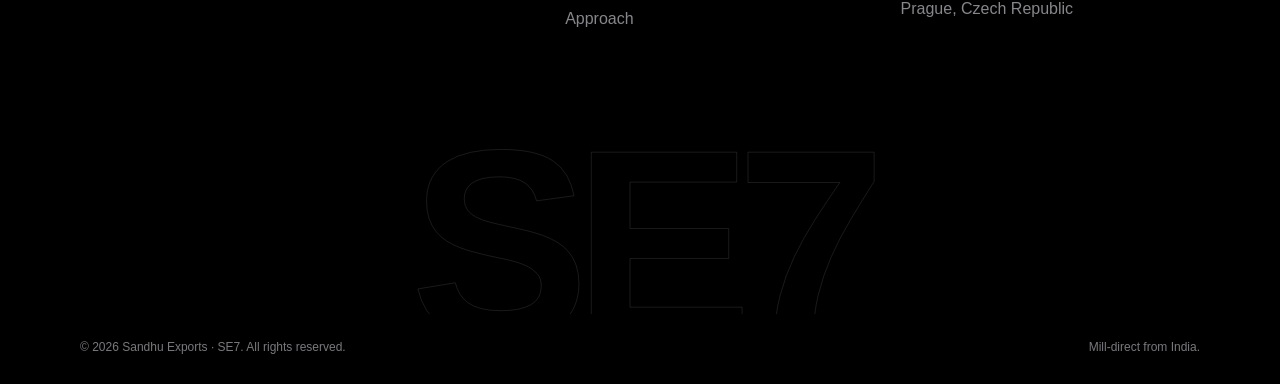
==== commit b69a52b0: "Metadata + shelf intro: range-first, 19 lines; retire castor-only title and old tagline" ====
--- a/index.html
+++ b/index.html
@@ -3,15 +3,15 @@
 <head>
 <meta charset="utf-8">
 <meta name="viewport" content="width=device-width, initial-scale=1, viewport-fit=cover">
-<title>Sourcing Desk for Indian Factories — Verified, One Live Line | SE7</title>
-<meta name="description" content="SE7 is a sourcing desk in Prague. Send the product, grade, quantity and destination; we find and check the Indian factory and come back with a spec and a date. Castor oil is the live line.">
+<title>SE7 — Sourcing Desk, India to Europe & the Gulf</title>
+<meta name="description" content="SE7 sources from checked Indian factories. Send product, grade, volume and destination; one quote with spec, packing and timeline.">
 <meta name="theme-color" content="#000000">
 <meta name="color-scheme" content="dark">
 <meta http-equiv="Content-Security-Policy" content="default-src 'self'; img-src 'self' data:; media-src 'self'; style-src 'self' 'unsafe-inline'; script-src 'self' 'unsafe-inline'; font-src 'self'; connect-src 'self' https://viqlbbdietthidicsvne.supabase.co https://formsubmit.co; object-src 'none'; base-uri 'self'; form-action 'self' mailto:">
 <meta name="referrer" content="strict-origin-when-cross-origin">
 <meta property="og:type" content="website">
-<meta property="og:title" content="SE7 — We connect. Trust. | Sandhu Exports">
-<meta property="og:description" content="Verified manufacturers in India. Buyers in Europe and the Gulf. Castor oil and its derivatives, one desk in Prague.">
+<meta property="og:title" content="SE7 — The mill is checked before you hear its name.">
+<meta property="og:description" content="Nineteen lines from checked Indian factories: oils, derivatives, textiles, industrial parts, food and agri. One desk in Prague.">
 <meta property="og:url" content="https://se7.studio/">
 <link rel="canonical" href="https://se7.studio/">
 <link rel="icon" href="data:image/svg+xml,%3Csvg xmlns='http://www.w3.org/2000/svg' viewBox='0 0 64 64'%3E%3Crect width='64' height='64' rx='14' fill='%23000'/%3E%3Ctext x='32' y='41' font-family='-apple-system,Helvetica,Arial' font-size='21' font-weight='700' fill='%23F5F5F7' text-anchor='middle'%3ESE7%3C/text%3E%3C/svg%3E">
@@ -842,9 +842,13 @@
   "alternateName": "SE7",
   "url": "https://se7.studio",
   "email": "hello@se7.studio",
-  "description": "The sourcing desk of Sandhu Exports, connecting verified manufacturers in India with buyers in Europe and the Gulf. Castor oil FSG is live; its three derivatives are quoted on request.",
-  "areaServed": ["Europe", "Middle East", "Worldwide"],
-  "address": {"@type": "PostalAddress", "addressLocality": "Prague", "addressCountry": "CZ"}
+  "telephone": "+420792487976",
+  "description": "The sourcing desk of Sandhu Exports, connecting verified manufacturers in India with buyers in Europe, the Gulf and Africa. Castor oil FSG is the live line; food, textile and industrial lines are quoted per project.",
+  "founder": {"@type": "Person", "name": "Aryan Sandhu"},
+  "areaServed": ["Europe", "Middle East", "Africa", "Worldwide"],
+  "address": {"@type": "PostalAddress", "addressLocality": "Prague", "addressCountry": "CZ"},
+  "sameAs": ["https://www.instagram.com/sandhuexporters/"],
+  "knowsAbout": ["castor oil", "12-HSA", "sebacic acid", "dehydrated castor oil", "psyllium husk", "guar gum", "basmati rice", "Indian spices", "cotton towels and bed linen", "valve and tap parts", "metal caps and closures"]
 }
 </script>
 </head>
@@ -936,7 +940,7 @@
           <span class="eyebrow">Products</span>
           <h2 class="reveal">What we source</h2>
         </div>
-        <p class="reveal">Castor Oil FSG is the live line, with a checked mill. The other lines are quoted per line: grade, packing and port are confirmed in the quote, and the mill is checked before its name is shared.</p>
+        <p class="reveal">Nineteen lines under one desk. Castor Oil FSG is the live line; the rest are quoted per line, with grade, packing and port confirmed in the quote and the mill is checked before its name is shared.</p>
       </div>
 
       <p class="ship__group">Oils</p>
